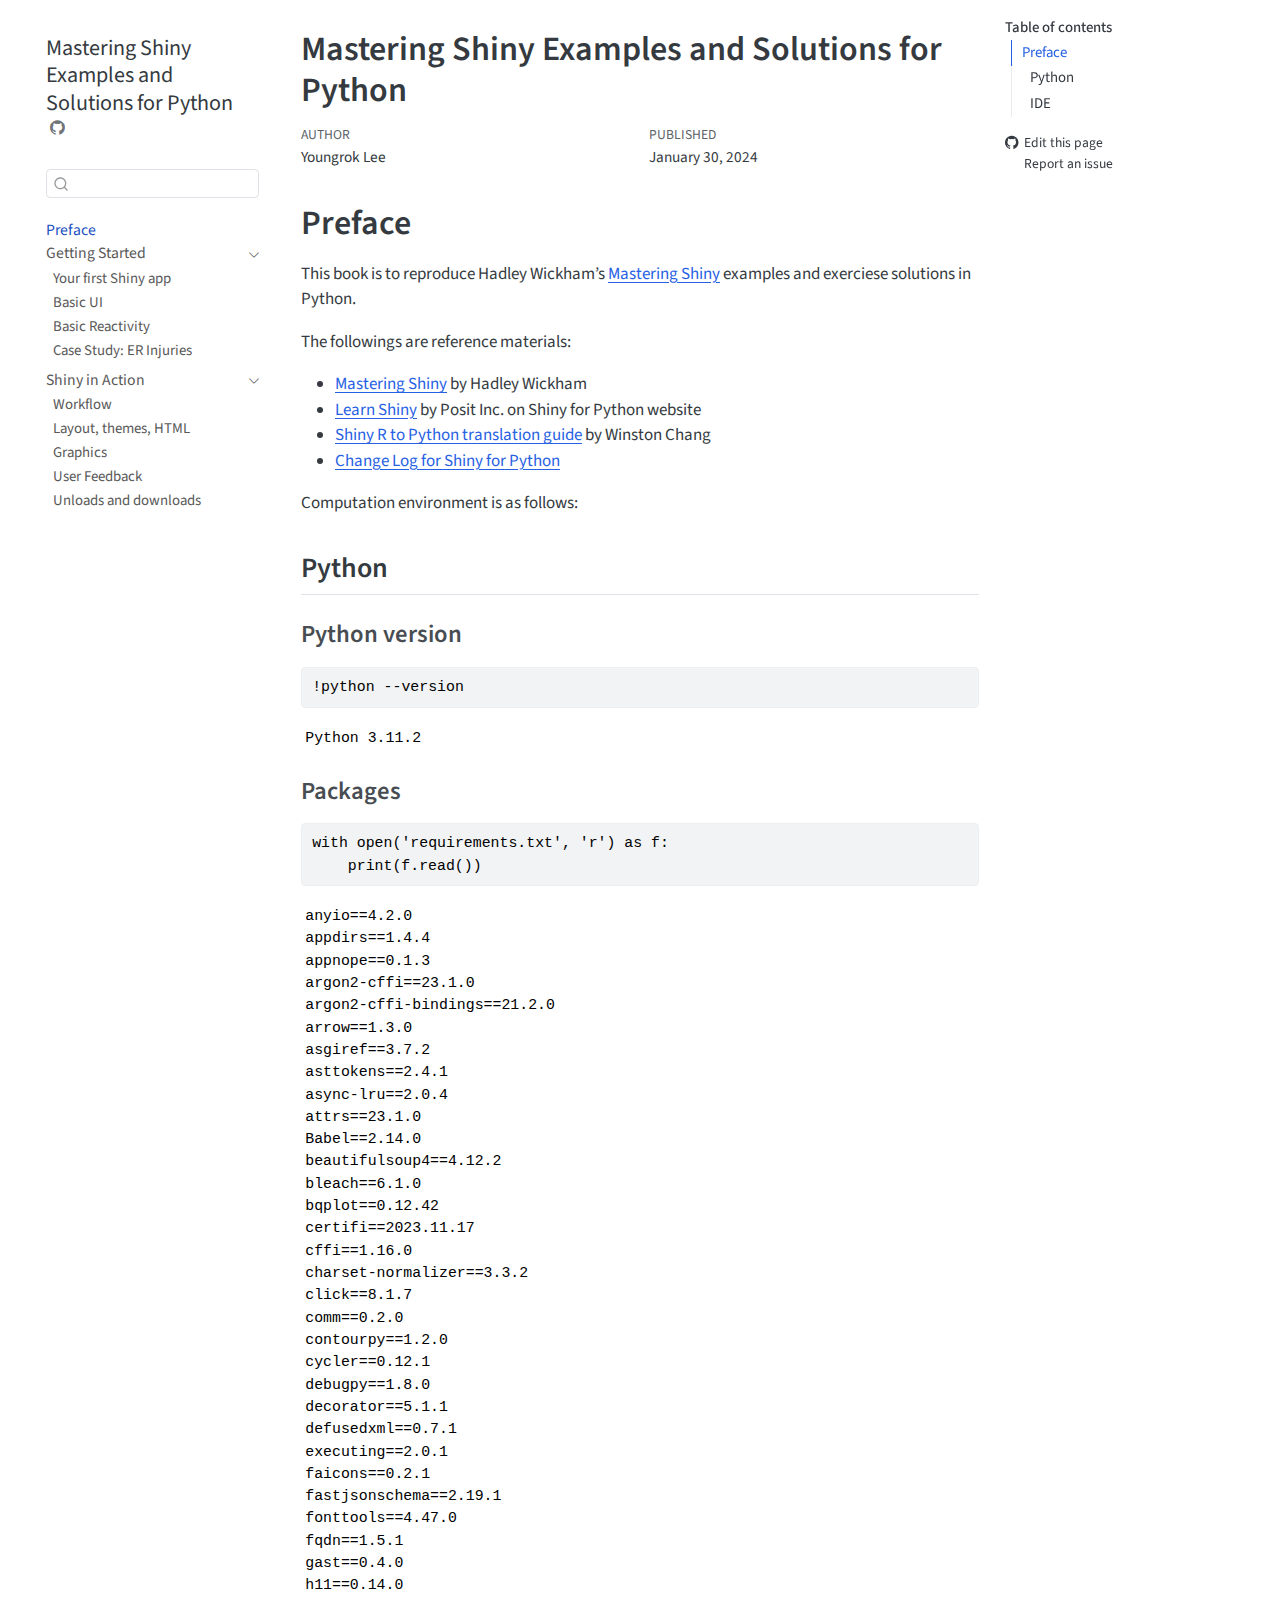
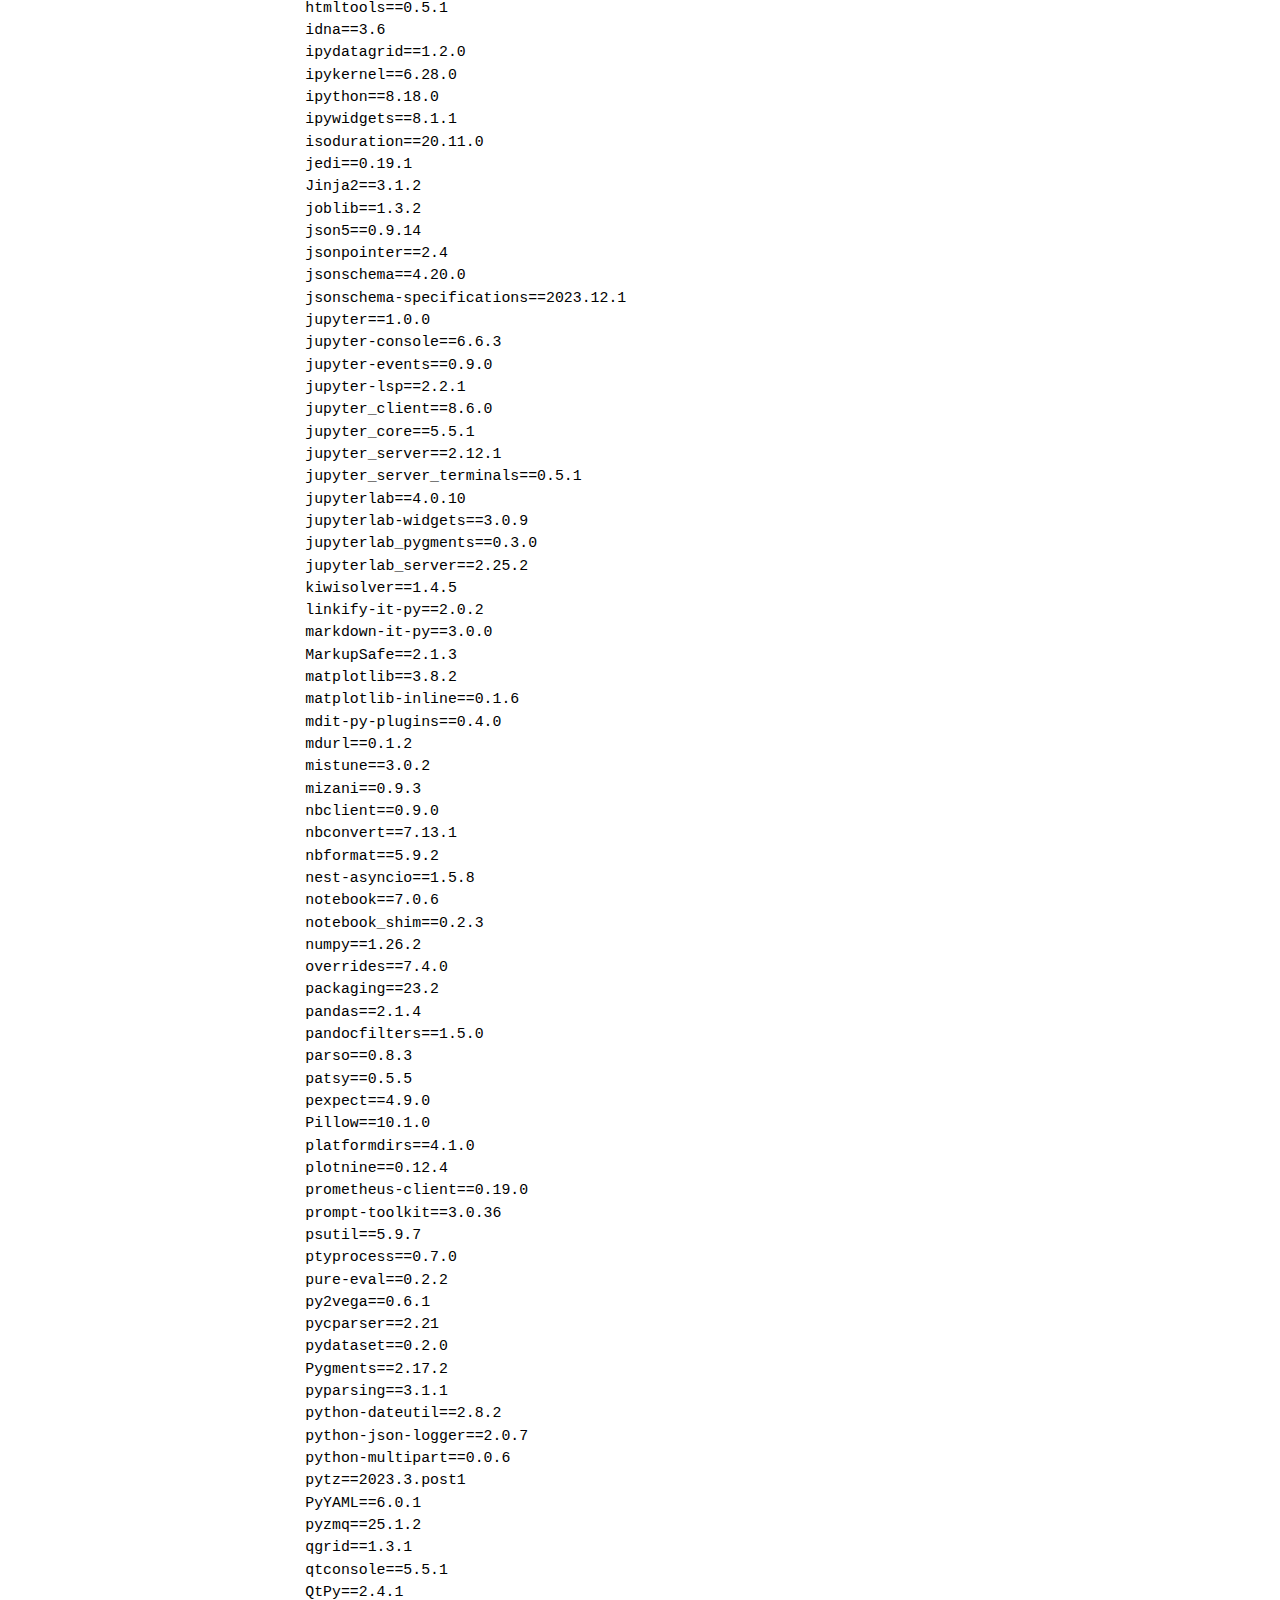
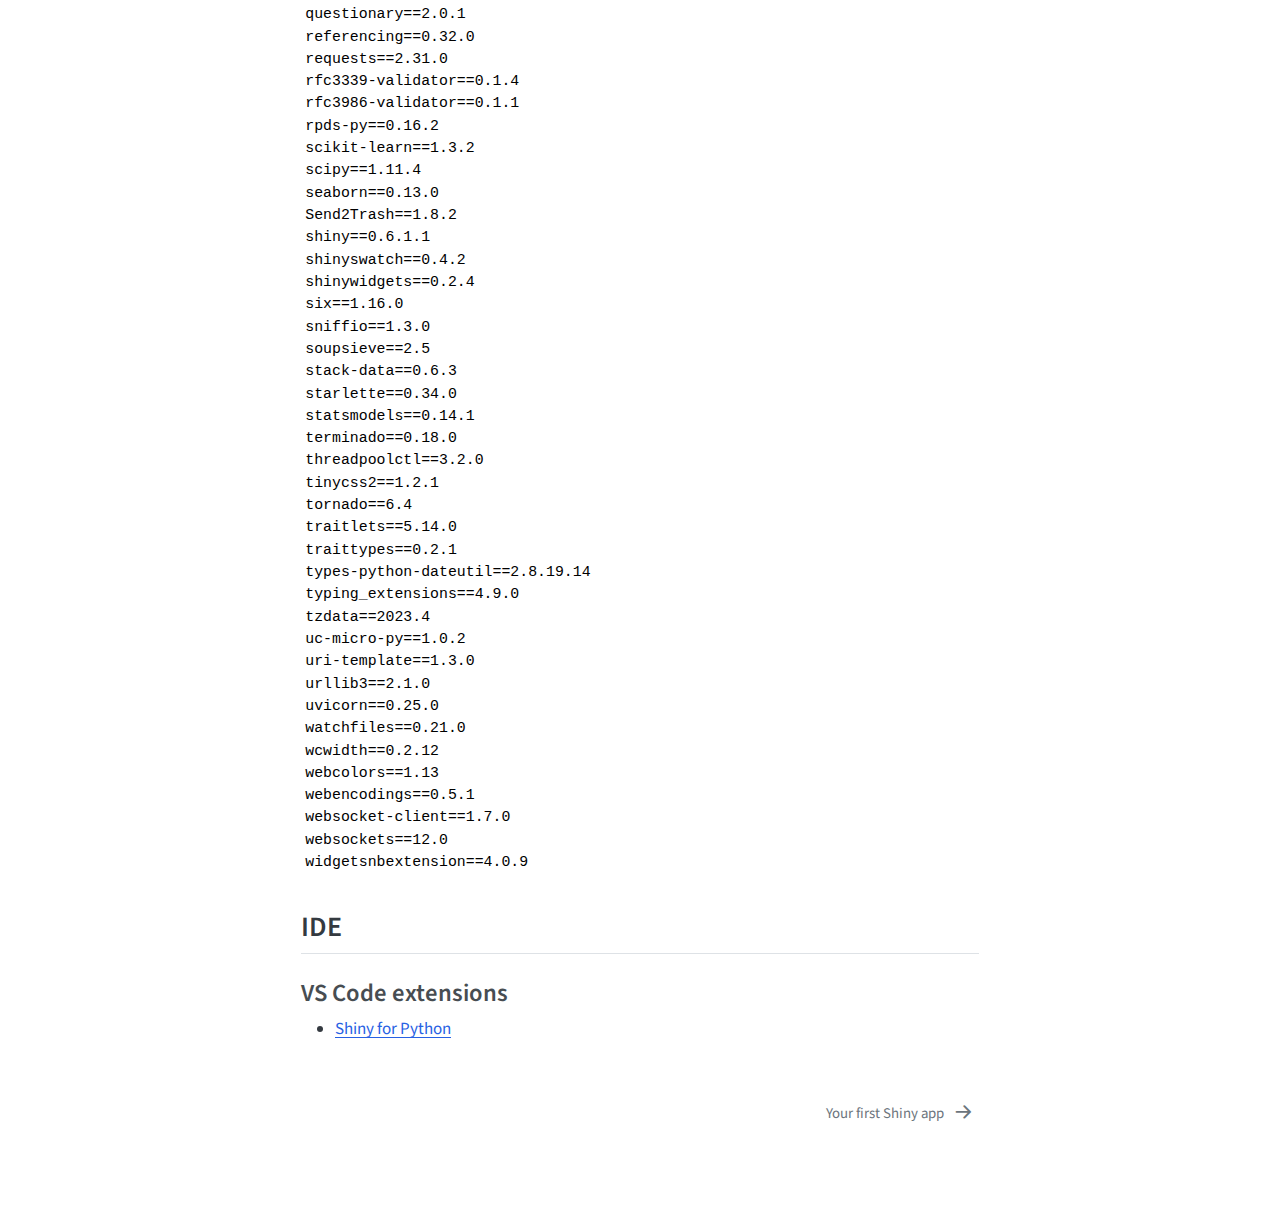
==== index.html @ 5cbb9068 "Built site for gh-pages" ====
<!DOCTYPE html>
<html xmlns="http://www.w3.org/1999/xhtml" lang="en" xml:lang="en"><head>

<meta charset="utf-8">
<meta name="generator" content="quarto-1.4.549">

<meta name="viewport" content="width=device-width, initial-scale=1.0, user-scalable=yes">

<meta name="author" content="Youngrok Lee">
<meta name="dcterms.date" content="2024-01-30">

<title>Mastering Shiny Examples and Solutions for Python</title>
<style>
code{white-space: pre-wrap;}
span.smallcaps{font-variant: small-caps;}
div.columns{display: flex; gap: min(4vw, 1.5em);}
div.column{flex: auto; overflow-x: auto;}
div.hanging-indent{margin-left: 1.5em; text-indent: -1.5em;}
ul.task-list{list-style: none;}
ul.task-list li input[type="checkbox"] {
  width: 0.8em;
  margin: 0 0.8em 0.2em -1em; /* quarto-specific, see https://github.com/quarto-dev/quarto-cli/issues/4556 */ 
  vertical-align: middle;
}
/* CSS for syntax highlighting */
pre > code.sourceCode { white-space: pre; position: relative; }
pre > code.sourceCode > span { line-height: 1.25; }
pre > code.sourceCode > span:empty { height: 1.2em; }
.sourceCode { overflow: visible; }
code.sourceCode > span { color: inherit; text-decoration: inherit; }
div.sourceCode { margin: 1em 0; }
pre.sourceCode { margin: 0; }
@media screen {
div.sourceCode { overflow: auto; }
}
@media print {
pre > code.sourceCode { white-space: pre-wrap; }
pre > code.sourceCode > span { text-indent: -5em; padding-left: 5em; }
}
pre.numberSource code
  { counter-reset: source-line 0; }
pre.numberSource code > span
  { position: relative; left: -4em; counter-increment: source-line; }
pre.numberSource code > span > a:first-child::before
  { content: counter(source-line);
    position: relative; left: -1em; text-align: right; vertical-align: baseline;
    border: none; display: inline-block;
    -webkit-touch-callout: none; -webkit-user-select: none;
    -khtml-user-select: none; -moz-user-select: none;
    -ms-user-select: none; user-select: none;
    padding: 0 4px; width: 4em;
  }
pre.numberSource { margin-left: 3em;  padding-left: 4px; }
div.sourceCode
  {   }
@media screen {
pre > code.sourceCode > span > a:first-child::before { text-decoration: underline; }
}
</style>


<script src="site_libs/quarto-nav/quarto-nav.js"></script>
<script src="site_libs/quarto-nav/headroom.min.js"></script>
<script src="site_libs/clipboard/clipboard.min.js"></script>
<script src="site_libs/quarto-search/autocomplete.umd.js"></script>
<script src="site_libs/quarto-search/fuse.min.js"></script>
<script src="site_libs/quarto-search/quarto-search.js"></script>
<meta name="quarto:offset" content="./">
<link href="./basic-app.html" rel="next">
<script src="site_libs/quarto-html/quarto.js"></script>
<script src="site_libs/quarto-html/popper.min.js"></script>
<script src="site_libs/quarto-html/tippy.umd.min.js"></script>
<script src="site_libs/quarto-html/anchor.min.js"></script>
<link href="site_libs/quarto-html/tippy.css" rel="stylesheet">
<link href="site_libs/quarto-html/quarto-syntax-highlighting.css" rel="stylesheet" id="quarto-text-highlighting-styles">
<script src="site_libs/bootstrap/bootstrap.min.js"></script>
<link href="site_libs/bootstrap/bootstrap-icons.css" rel="stylesheet">
<link href="site_libs/bootstrap/bootstrap.min.css" rel="stylesheet" id="quarto-bootstrap" data-mode="light">
<script id="quarto-search-options" type="application/json">{
  "location": "sidebar",
  "copy-button": false,
  "collapse-after": 3,
  "panel-placement": "start",
  "type": "textbox",
  "limit": 50,
  "keyboard-shortcut": [
    "f",
    "/",
    "s"
  ],
  "show-item-context": false,
  "language": {
    "search-no-results-text": "No results",
    "search-matching-documents-text": "matching documents",
    "search-copy-link-title": "Copy link to search",
    "search-hide-matches-text": "Hide additional matches",
    "search-more-match-text": "more match in this document",
    "search-more-matches-text": "more matches in this document",
    "search-clear-button-title": "Clear",
    "search-text-placeholder": "",
    "search-detached-cancel-button-title": "Cancel",
    "search-submit-button-title": "Submit",
    "search-label": "Search"
  }
}</script>


</head>

<body class="nav-sidebar floating">

<div id="quarto-search-results"></div>
  <header id="quarto-header" class="headroom fixed-top">
  <nav class="quarto-secondary-nav">
    <div class="container-fluid d-flex">
      <button type="button" class="quarto-btn-toggle btn" data-bs-toggle="collapse" data-bs-target=".quarto-sidebar-collapse-item" aria-controls="quarto-sidebar" aria-expanded="false" aria-label="Toggle sidebar navigation" onclick="if (window.quartoToggleHeadroom) { window.quartoToggleHeadroom(); }">
        <i class="bi bi-layout-text-sidebar-reverse"></i>
      </button>
        <nav class="quarto-page-breadcrumbs" aria-label="breadcrumb"><ol class="breadcrumb"><li class="breadcrumb-item"><a href="./index.html">Preface</a></li></ol></nav>
        <a class="flex-grow-1" role="button" data-bs-toggle="collapse" data-bs-target=".quarto-sidebar-collapse-item" aria-controls="quarto-sidebar" aria-expanded="false" aria-label="Toggle sidebar navigation" onclick="if (window.quartoToggleHeadroom) { window.quartoToggleHeadroom(); }">      
        </a>
      <button type="button" class="btn quarto-search-button" aria-label="" onclick="window.quartoOpenSearch();">
        <i class="bi bi-search"></i>
      </button>
    </div>
  </nav>
</header>
<!-- content -->
<div id="quarto-content" class="quarto-container page-columns page-rows-contents page-layout-article">
<!-- sidebar -->
  <nav id="quarto-sidebar" class="sidebar collapse collapse-horizontal quarto-sidebar-collapse-item sidebar-navigation floating overflow-auto">
    <div class="pt-lg-2 mt-2 text-left sidebar-header">
    <div class="sidebar-title mb-0 py-0">
      <a href="./">Mastering Shiny Examples and Solutions for Python</a> 
        <div class="sidebar-tools-main">
    <a href="https://github.com/youngroklee-ml/mastering-shiny-for-python" title="Source Code" class="quarto-navigation-tool px-1" aria-label="Source Code"><i class="bi bi-github"></i></a>
</div>
    </div>
      </div>
        <div class="mt-2 flex-shrink-0 align-items-center">
        <div class="sidebar-search">
        <div id="quarto-search" class="" title="Search"></div>
        </div>
        </div>
    <div class="sidebar-menu-container"> 
    <ul class="list-unstyled mt-1">
        <li class="sidebar-item">
  <div class="sidebar-item-container"> 
  <a href="./index.html" class="sidebar-item-text sidebar-link active">
 <span class="menu-text">Preface</span></a>
  </div>
</li>
        <li class="sidebar-item sidebar-item-section">
      <div class="sidebar-item-container"> 
            <a class="sidebar-item-text sidebar-link text-start" data-bs-toggle="collapse" data-bs-target="#quarto-sidebar-section-1" aria-expanded="true">
 <span class="menu-text">Getting Started</span></a>
          <a class="sidebar-item-toggle text-start" data-bs-toggle="collapse" data-bs-target="#quarto-sidebar-section-1" aria-expanded="true" aria-label="Toggle section">
            <i class="bi bi-chevron-right ms-2"></i>
          </a> 
      </div>
      <ul id="quarto-sidebar-section-1" class="collapse list-unstyled sidebar-section depth1 show">  
          <li class="sidebar-item">
  <div class="sidebar-item-container"> 
  <a href="./basic-app.html" class="sidebar-item-text sidebar-link"><span class="chapter-title">Your first Shiny app</span></a>
  </div>
</li>
          <li class="sidebar-item">
  <div class="sidebar-item-container"> 
  <a href="./basic-ui.html" class="sidebar-item-text sidebar-link"><span class="chapter-title">Basic UI</span></a>
  </div>
</li>
          <li class="sidebar-item">
  <div class="sidebar-item-container"> 
  <a href="./basic-reactivity.html" class="sidebar-item-text sidebar-link"><span class="chapter-title">Basic Reactivity</span></a>
  </div>
</li>
          <li class="sidebar-item">
  <div class="sidebar-item-container"> 
  <a href="./basic-case-study.html" class="sidebar-item-text sidebar-link"><span class="chapter-title">Case Study: ER Injuries</span></a>
  </div>
</li>
      </ul>
  </li>
        <li class="sidebar-item sidebar-item-section">
      <div class="sidebar-item-container"> 
            <a class="sidebar-item-text sidebar-link text-start" data-bs-toggle="collapse" data-bs-target="#quarto-sidebar-section-2" aria-expanded="true">
 <span class="menu-text">Shiny in Action</span></a>
          <a class="sidebar-item-toggle text-start" data-bs-toggle="collapse" data-bs-target="#quarto-sidebar-section-2" aria-expanded="true" aria-label="Toggle section">
            <i class="bi bi-chevron-right ms-2"></i>
          </a> 
      </div>
      <ul id="quarto-sidebar-section-2" class="collapse list-unstyled sidebar-section depth1 show">  
          <li class="sidebar-item">
  <div class="sidebar-item-container"> 
  <a href="./action-workflow.html" class="sidebar-item-text sidebar-link"><span class="chapter-title">Workflow</span></a>
  </div>
</li>
          <li class="sidebar-item">
  <div class="sidebar-item-container"> 
  <a href="./action-layout.html" class="sidebar-item-text sidebar-link"><span class="chapter-title">Layout, themes, HTML</span></a>
  </div>
</li>
          <li class="sidebar-item">
  <div class="sidebar-item-container"> 
  <a href="./action-graphics.html" class="sidebar-item-text sidebar-link"><span class="chapter-title">Graphics</span></a>
  </div>
</li>
          <li class="sidebar-item">
  <div class="sidebar-item-container"> 
  <a href="./action-feedback.html" class="sidebar-item-text sidebar-link"><span class="chapter-title">User Feedback</span></a>
  </div>
</li>
          <li class="sidebar-item">
  <div class="sidebar-item-container"> 
  <a href="./action-transfer.html" class="sidebar-item-text sidebar-link"><span class="chapter-title">Unloads and downloads</span></a>
  </div>
</li>
      </ul>
  </li>
    </ul>
    </div>
</nav>
<div id="quarto-sidebar-glass" class="quarto-sidebar-collapse-item" data-bs-toggle="collapse" data-bs-target=".quarto-sidebar-collapse-item"></div>
<!-- margin-sidebar -->
    <div id="quarto-margin-sidebar" class="sidebar margin-sidebar">
        <nav id="TOC" role="doc-toc" class="toc-active">
    <h2 id="toc-title">Table of contents</h2>
   
  <ul>
  <li><a href="#preface" id="toc-preface" class="nav-link active" data-scroll-target="#preface">Preface</a>
  <ul class="collapse">
  <li><a href="#python" id="toc-python" class="nav-link" data-scroll-target="#python">Python</a>
  <ul class="collapse">
  <li><a href="#python-version" id="toc-python-version" class="nav-link" data-scroll-target="#python-version">Python version</a></li>
  <li><a href="#packages" id="toc-packages" class="nav-link" data-scroll-target="#packages">Packages</a></li>
  </ul></li>
  <li><a href="#ide" id="toc-ide" class="nav-link" data-scroll-target="#ide">IDE</a>
  <ul class="collapse">
  <li><a href="#vs-code-extensions" id="toc-vs-code-extensions" class="nav-link" data-scroll-target="#vs-code-extensions">VS Code extensions</a></li>
  </ul></li>
  </ul></li>
  </ul>
<div class="toc-actions"><ul><li><a href="https://github.com/youngroklee-ml/mastering-shiny-for-python/edit/main/index.qmd" class="toc-action"><i class="bi bi-github"></i>Edit this page</a></li><li><a href="https://github.com/youngroklee-ml/mastering-shiny-for-python/issues/new" class="toc-action"><i class="bi empty"></i>Report an issue</a></li></ul></div></nav>
    </div>
<!-- main -->
<main class="content" id="quarto-document-content">

<header id="title-block-header" class="quarto-title-block default">
<div class="quarto-title">
<h1 class="title">Mastering Shiny Examples and Solutions for Python</h1>
</div>



<div class="quarto-title-meta">

    <div>
    <div class="quarto-title-meta-heading">Author</div>
    <div class="quarto-title-meta-contents">
             <p>Youngrok Lee </p>
          </div>
  </div>
    
    <div>
    <div class="quarto-title-meta-heading">Published</div>
    <div class="quarto-title-meta-contents">
      <p class="date">January 30, 2024</p>
    </div>
  </div>
  
    
  </div>
  


</header>


<section id="preface" class="level1 unnumbered">
<h1 class="unnumbered">Preface</h1>
<p>This book is to reproduce Hadley Wickham’s <a href="https://mastering-shiny.org">Mastering Shiny</a> examples and exerciese solutions in Python.</p>
<p>The followings are reference materials:</p>
<ul>
<li><a href="https://mastering-shiny.org">Mastering Shiny</a> by Hadley Wickham</li>
<li><a href="https://shiny.posit.co/py/docs/overview.html">Learn Shiny</a> by Posit Inc.&nbsp;on Shiny for Python website</li>
<li><a href="https://gist.github.com/wch/616934a6fe57636434154c112ac8a718">Shiny R to Python translation guide</a> by Winston Chang</li>
<li><a href="https://github.com/posit-dev/py-shiny/blob/main/CHANGELOG.md">Change Log for Shiny for Python</a></li>
</ul>
<p>Computation environment is as follows:</p>
<section id="python" class="level2">
<h2 class="anchored" data-anchor-id="python">Python</h2>
<section id="python-version" class="level3">
<h3 class="anchored" data-anchor-id="python-version">Python version</h3>
<div class="cell" data-execution_count="1">
<div class="sourceCode cell-code" id="cb1"><pre class="sourceCode python code-with-copy"><code class="sourceCode python"><span id="cb1-1"><a href="#cb1-1" aria-hidden="true" tabindex="-1"></a><span class="op">!</span>python <span class="op">--</span>version</span></code><button title="Copy to Clipboard" class="code-copy-button"><i class="bi"></i></button></pre></div>
<div class="cell-output cell-output-stdout">
<pre><code>Python 3.11.2</code></pre>
</div>
</div>
</section>
<section id="packages" class="level3">
<h3 class="anchored" data-anchor-id="packages">Packages</h3>
<div class="cell" data-execution_count="2">
<div class="sourceCode cell-code" id="cb3"><pre class="sourceCode python code-with-copy"><code class="sourceCode python"><span id="cb3-1"><a href="#cb3-1" aria-hidden="true" tabindex="-1"></a><span class="cf">with</span> <span class="bu">open</span>(<span class="st">'requirements.txt'</span>, <span class="st">'r'</span>) <span class="im">as</span> f:</span>
<span id="cb3-2"><a href="#cb3-2" aria-hidden="true" tabindex="-1"></a>    <span class="bu">print</span>(f.read())</span></code><button title="Copy to Clipboard" class="code-copy-button"><i class="bi"></i></button></pre></div>
<div class="cell-output cell-output-stdout">
<pre><code>anyio==4.2.0
appdirs==1.4.4
appnope==0.1.3
argon2-cffi==23.1.0
argon2-cffi-bindings==21.2.0
arrow==1.3.0
asgiref==3.7.2
asttokens==2.4.1
async-lru==2.0.4
attrs==23.1.0
Babel==2.14.0
beautifulsoup4==4.12.2
bleach==6.1.0
bqplot==0.12.42
certifi==2023.11.17
cffi==1.16.0
charset-normalizer==3.3.2
click==8.1.7
comm==0.2.0
contourpy==1.2.0
cycler==0.12.1
debugpy==1.8.0
decorator==5.1.1
defusedxml==0.7.1
executing==2.0.1
faicons==0.2.1
fastjsonschema==2.19.1
fonttools==4.47.0
fqdn==1.5.1
gast==0.4.0
h11==0.14.0
htmltools==0.5.1
idna==3.6
ipydatagrid==1.2.0
ipykernel==6.28.0
ipython==8.18.0
ipywidgets==8.1.1
isoduration==20.11.0
jedi==0.19.1
Jinja2==3.1.2
joblib==1.3.2
json5==0.9.14
jsonpointer==2.4
jsonschema==4.20.0
jsonschema-specifications==2023.12.1
jupyter==1.0.0
jupyter-console==6.6.3
jupyter-events==0.9.0
jupyter-lsp==2.2.1
jupyter_client==8.6.0
jupyter_core==5.5.1
jupyter_server==2.12.1
jupyter_server_terminals==0.5.1
jupyterlab==4.0.10
jupyterlab-widgets==3.0.9
jupyterlab_pygments==0.3.0
jupyterlab_server==2.25.2
kiwisolver==1.4.5
linkify-it-py==2.0.2
markdown-it-py==3.0.0
MarkupSafe==2.1.3
matplotlib==3.8.2
matplotlib-inline==0.1.6
mdit-py-plugins==0.4.0
mdurl==0.1.2
mistune==3.0.2
mizani==0.9.3
nbclient==0.9.0
nbconvert==7.13.1
nbformat==5.9.2
nest-asyncio==1.5.8
notebook==7.0.6
notebook_shim==0.2.3
numpy==1.26.2
overrides==7.4.0
packaging==23.2
pandas==2.1.4
pandocfilters==1.5.0
parso==0.8.3
patsy==0.5.5
pexpect==4.9.0
Pillow==10.1.0
platformdirs==4.1.0
plotnine==0.12.4
prometheus-client==0.19.0
prompt-toolkit==3.0.36
psutil==5.9.7
ptyprocess==0.7.0
pure-eval==0.2.2
py2vega==0.6.1
pycparser==2.21
pydataset==0.2.0
Pygments==2.17.2
pyparsing==3.1.1
python-dateutil==2.8.2
python-json-logger==2.0.7
python-multipart==0.0.6
pytz==2023.3.post1
PyYAML==6.0.1
pyzmq==25.1.2
qgrid==1.3.1
qtconsole==5.5.1
QtPy==2.4.1
questionary==2.0.1
referencing==0.32.0
requests==2.31.0
rfc3339-validator==0.1.4
rfc3986-validator==0.1.1
rpds-py==0.16.2
scikit-learn==1.3.2
scipy==1.11.4
seaborn==0.13.0
Send2Trash==1.8.2
shiny==0.6.1.1
shinyswatch==0.4.2
shinywidgets==0.2.4
six==1.16.0
sniffio==1.3.0
soupsieve==2.5
stack-data==0.6.3
starlette==0.34.0
statsmodels==0.14.1
terminado==0.18.0
threadpoolctl==3.2.0
tinycss2==1.2.1
tornado==6.4
traitlets==5.14.0
traittypes==0.2.1
types-python-dateutil==2.8.19.14
typing_extensions==4.9.0
tzdata==2023.4
uc-micro-py==1.0.2
uri-template==1.3.0
urllib3==2.1.0
uvicorn==0.25.0
watchfiles==0.21.0
wcwidth==0.2.12
webcolors==1.13
webencodings==0.5.1
websocket-client==1.7.0
websockets==12.0
widgetsnbextension==4.0.9
</code></pre>
</div>
</div>
</section>
</section>
<section id="ide" class="level2">
<h2 class="anchored" data-anchor-id="ide">IDE</h2>
<section id="vs-code-extensions" class="level3">
<h3 class="anchored" data-anchor-id="vs-code-extensions">VS Code extensions</h3>
<ul>
<li><a href="https://marketplace.visualstudio.com/items?itemName=posit.shiny-python">Shiny for Python</a></li>
</ul>


</section>
</section>
</section>

</main> <!-- /main -->
<script id="quarto-html-after-body" type="application/javascript">
window.document.addEventListener("DOMContentLoaded", function (event) {
  const toggleBodyColorMode = (bsSheetEl) => {
    const mode = bsSheetEl.getAttribute("data-mode");
    const bodyEl = window.document.querySelector("body");
    if (mode === "dark") {
      bodyEl.classList.add("quarto-dark");
      bodyEl.classList.remove("quarto-light");
    } else {
      bodyEl.classList.add("quarto-light");
      bodyEl.classList.remove("quarto-dark");
    }
  }
  const toggleBodyColorPrimary = () => {
    const bsSheetEl = window.document.querySelector("link#quarto-bootstrap");
    if (bsSheetEl) {
      toggleBodyColorMode(bsSheetEl);
    }
  }
  toggleBodyColorPrimary();  
  const icon = "";
  const anchorJS = new window.AnchorJS();
  anchorJS.options = {
    placement: 'right',
    icon: icon
  };
  anchorJS.add('.anchored');
  const isCodeAnnotation = (el) => {
    for (const clz of el.classList) {
      if (clz.startsWith('code-annotation-')) {                     
        return true;
      }
    }
    return false;
  }
  const clipboard = new window.ClipboardJS('.code-copy-button', {
    text: function(trigger) {
      const codeEl = trigger.previousElementSibling.cloneNode(true);
      for (const childEl of codeEl.children) {
        if (isCodeAnnotation(childEl)) {
          childEl.remove();
        }
      }
      return codeEl.innerText;
    }
  });
  clipboard.on('success', function(e) {
    // button target
    const button = e.trigger;
    // don't keep focus
    button.blur();
    // flash "checked"
    button.classList.add('code-copy-button-checked');
    var currentTitle = button.getAttribute("title");
    button.setAttribute("title", "Copied!");
    let tooltip;
    if (window.bootstrap) {
      button.setAttribute("data-bs-toggle", "tooltip");
      button.setAttribute("data-bs-placement", "left");
      button.setAttribute("data-bs-title", "Copied!");
      tooltip = new bootstrap.Tooltip(button, 
        { trigger: "manual", 
          customClass: "code-copy-button-tooltip",
          offset: [0, -8]});
      tooltip.show();    
    }
    setTimeout(function() {
      if (tooltip) {
        tooltip.hide();
        button.removeAttribute("data-bs-title");
        button.removeAttribute("data-bs-toggle");
        button.removeAttribute("data-bs-placement");
      }
      button.setAttribute("title", currentTitle);
      button.classList.remove('code-copy-button-checked');
    }, 1000);
    // clear code selection
    e.clearSelection();
  });
  function tippyHover(el, contentFn, onTriggerFn, onUntriggerFn) {
    const config = {
      allowHTML: true,
      maxWidth: 500,
      delay: 100,
      arrow: false,
      appendTo: function(el) {
          return el.parentElement;
      },
      interactive: true,
      interactiveBorder: 10,
      theme: 'quarto',
      placement: 'bottom-start',
    };
    if (contentFn) {
      config.content = contentFn;
    }
    if (onTriggerFn) {
      config.onTrigger = onTriggerFn;
    }
    if (onUntriggerFn) {
      config.onUntrigger = onUntriggerFn;
    }
    window.tippy(el, config); 
  }
  const noterefs = window.document.querySelectorAll('a[role="doc-noteref"]');
  for (var i=0; i<noterefs.length; i++) {
    const ref = noterefs[i];
    tippyHover(ref, function() {
      // use id or data attribute instead here
      let href = ref.getAttribute('data-footnote-href') || ref.getAttribute('href');
      try { href = new URL(href).hash; } catch {}
      const id = href.replace(/^#\/?/, "");
      const note = window.document.getElementById(id);
      return note.innerHTML;
    });
  }
  const xrefs = window.document.querySelectorAll('a.quarto-xref');
  const processXRef = (id, note) => {
    // Strip column container classes
    const stripColumnClz = (el) => {
      el.classList.remove("page-full", "page-columns");
      if (el.children) {
        for (const child of el.children) {
          stripColumnClz(child);
        }
      }
    }
    stripColumnClz(note)
    if (id === null || id.startsWith('sec-')) {
      // Special case sections, only their first couple elements
      const container = document.createElement("div");
      if (note.children && note.children.length > 2) {
        container.appendChild(note.children[0].cloneNode(true));
        for (let i = 1; i < note.children.length; i++) {
          const child = note.children[i];
          if (child.tagName === "P" && child.innerText === "") {
            continue;
          } else {
            container.appendChild(child.cloneNode(true));
            break;
          }
        }
        if (window.Quarto?.typesetMath) {
          window.Quarto.typesetMath(container);
        }
        return container.innerHTML
      } else {
        if (window.Quarto?.typesetMath) {
          window.Quarto.typesetMath(note);
        }
        return note.innerHTML;
      }
    } else {
      // Remove any anchor links if they are present
      const anchorLink = note.querySelector('a.anchorjs-link');
      if (anchorLink) {
        anchorLink.remove();
      }
      if (window.Quarto?.typesetMath) {
        window.Quarto.typesetMath(note);
      }
      // TODO in 1.5, we should make sure this works without a callout special case
      if (note.classList.contains("callout")) {
        return note.outerHTML;
      } else {
        return note.innerHTML;
      }
    }
  }
  for (var i=0; i<xrefs.length; i++) {
    const xref = xrefs[i];
    tippyHover(xref, undefined, function(instance) {
      instance.disable();
      let url = xref.getAttribute('href');
      let hash = undefined; 
      if (url.startsWith('#')) {
        hash = url;
      } else {
        try { hash = new URL(url).hash; } catch {}
      }
      if (hash) {
        const id = hash.replace(/^#\/?/, "");
        const note = window.document.getElementById(id);
        if (note !== null) {
          try {
            const html = processXRef(id, note.cloneNode(true));
            instance.setContent(html);
          } finally {
            instance.enable();
            instance.show();
          }
        } else {
          // See if we can fetch this
          fetch(url.split('#')[0])
          .then(res => res.text())
          .then(html => {
            const parser = new DOMParser();
            const htmlDoc = parser.parseFromString(html, "text/html");
            const note = htmlDoc.getElementById(id);
            if (note !== null) {
              const html = processXRef(id, note);
              instance.setContent(html);
            } 
          }).finally(() => {
            instance.enable();
            instance.show();
          });
        }
      } else {
        // See if we can fetch a full url (with no hash to target)
        // This is a special case and we should probably do some content thinning / targeting
        fetch(url)
        .then(res => res.text())
        .then(html => {
          const parser = new DOMParser();
          const htmlDoc = parser.parseFromString(html, "text/html");
          const note = htmlDoc.querySelector('main.content');
          if (note !== null) {
            // This should only happen for chapter cross references
            // (since there is no id in the URL)
            // remove the first header
            if (note.children.length > 0 && note.children[0].tagName === "HEADER") {
              note.children[0].remove();
            }
            const html = processXRef(null, note);
            instance.setContent(html);
          } 
        }).finally(() => {
          instance.enable();
          instance.show();
        });
      }
    }, function(instance) {
    });
  }
      let selectedAnnoteEl;
      const selectorForAnnotation = ( cell, annotation) => {
        let cellAttr = 'data-code-cell="' + cell + '"';
        let lineAttr = 'data-code-annotation="' +  annotation + '"';
        const selector = 'span[' + cellAttr + '][' + lineAttr + ']';
        return selector;
      }
      const selectCodeLines = (annoteEl) => {
        const doc = window.document;
        const targetCell = annoteEl.getAttribute("data-target-cell");
        const targetAnnotation = annoteEl.getAttribute("data-target-annotation");
        const annoteSpan = window.document.querySelector(selectorForAnnotation(targetCell, targetAnnotation));
        const lines = annoteSpan.getAttribute("data-code-lines").split(",");
        const lineIds = lines.map((line) => {
          return targetCell + "-" + line;
        })
        let top = null;
        let height = null;
        let parent = null;
        if (lineIds.length > 0) {
            //compute the position of the single el (top and bottom and make a div)
            const el = window.document.getElementById(lineIds[0]);
            top = el.offsetTop;
            height = el.offsetHeight;
            parent = el.parentElement.parentElement;
          if (lineIds.length > 1) {
            const lastEl = window.document.getElementById(lineIds[lineIds.length - 1]);
            const bottom = lastEl.offsetTop + lastEl.offsetHeight;
            height = bottom - top;
          }
          if (top !== null && height !== null && parent !== null) {
            // cook up a div (if necessary) and position it 
            let div = window.document.getElementById("code-annotation-line-highlight");
            if (div === null) {
              div = window.document.createElement("div");
              div.setAttribute("id", "code-annotation-line-highlight");
              div.style.position = 'absolute';
              parent.appendChild(div);
            }
            div.style.top = top - 2 + "px";
            div.style.height = height + 4 + "px";
            div.style.left = 0;
            let gutterDiv = window.document.getElementById("code-annotation-line-highlight-gutter");
            if (gutterDiv === null) {
              gutterDiv = window.document.createElement("div");
              gutterDiv.setAttribute("id", "code-annotation-line-highlight-gutter");
              gutterDiv.style.position = 'absolute';
              const codeCell = window.document.getElementById(targetCell);
              const gutter = codeCell.querySelector('.code-annotation-gutter');
              gutter.appendChild(gutterDiv);
            }
            gutterDiv.style.top = top - 2 + "px";
            gutterDiv.style.height = height + 4 + "px";
          }
          selectedAnnoteEl = annoteEl;
        }
      };
      const unselectCodeLines = () => {
        const elementsIds = ["code-annotation-line-highlight", "code-annotation-line-highlight-gutter"];
        elementsIds.forEach((elId) => {
          const div = window.document.getElementById(elId);
          if (div) {
            div.remove();
          }
        });
        selectedAnnoteEl = undefined;
      };
        // Handle positioning of the toggle
    window.addEventListener(
      "resize",
      throttle(() => {
        elRect = undefined;
        if (selectedAnnoteEl) {
          selectCodeLines(selectedAnnoteEl);
        }
      }, 10)
    );
    function throttle(fn, ms) {
    let throttle = false;
    let timer;
      return (...args) => {
        if(!throttle) { // first call gets through
            fn.apply(this, args);
            throttle = true;
        } else { // all the others get throttled
            if(timer) clearTimeout(timer); // cancel #2
            timer = setTimeout(() => {
              fn.apply(this, args);
              timer = throttle = false;
            }, ms);
        }
      };
    }
      // Attach click handler to the DT
      const annoteDls = window.document.querySelectorAll('dt[data-target-cell]');
      for (const annoteDlNode of annoteDls) {
        annoteDlNode.addEventListener('click', (event) => {
          const clickedEl = event.target;
          if (clickedEl !== selectedAnnoteEl) {
            unselectCodeLines();
            const activeEl = window.document.querySelector('dt[data-target-cell].code-annotation-active');
            if (activeEl) {
              activeEl.classList.remove('code-annotation-active');
            }
            selectCodeLines(clickedEl);
            clickedEl.classList.add('code-annotation-active');
          } else {
            // Unselect the line
            unselectCodeLines();
            clickedEl.classList.remove('code-annotation-active');
          }
        });
      }
  const findCites = (el) => {
    const parentEl = el.parentElement;
    if (parentEl) {
      const cites = parentEl.dataset.cites;
      if (cites) {
        return {
          el,
          cites: cites.split(' ')
        };
      } else {
        return findCites(el.parentElement)
      }
    } else {
      return undefined;
    }
  };
  var bibliorefs = window.document.querySelectorAll('a[role="doc-biblioref"]');
  for (var i=0; i<bibliorefs.length; i++) {
    const ref = bibliorefs[i];
    const citeInfo = findCites(ref);
    if (citeInfo) {
      tippyHover(citeInfo.el, function() {
        var popup = window.document.createElement('div');
        citeInfo.cites.forEach(function(cite) {
          var citeDiv = window.document.createElement('div');
          citeDiv.classList.add('hanging-indent');
          citeDiv.classList.add('csl-entry');
          var biblioDiv = window.document.getElementById('ref-' + cite);
          if (biblioDiv) {
            citeDiv.innerHTML = biblioDiv.innerHTML;
          }
          popup.appendChild(citeDiv);
        });
        return popup.innerHTML;
      });
    }
  }
});
</script>
<nav class="page-navigation">
  <div class="nav-page nav-page-previous">
  </div>
  <div class="nav-page nav-page-next">
      <a href="./basic-app.html" class="pagination-link" aria-label="<span class='chapter-number'>1</span>&nbsp; <span class='chapter-title'>Your first Shiny app</span>">
        <span class="nav-page-text"><span class="chapter-title">Your first Shiny app</span></span> <i class="bi bi-arrow-right-short"></i>
      </a>
  </div>
</nav>
</div> <!-- /content -->




<footer class="footer"><div class="nav-footer"><div class="nav-footer-center"><div class="toc-actions d-sm-block d-md-none"><ul><li><a href="https://github.com/youngroklee-ml/mastering-shiny-for-python/edit/main/index.qmd" class="toc-action"><i class="bi bi-github"></i>Edit this page</a></li><li><a href="https://github.com/youngroklee-ml/mastering-shiny-for-python/issues/new" class="toc-action"><i class="bi empty"></i>Report an issue</a></li></ul></div></div></div></footer></body></html>
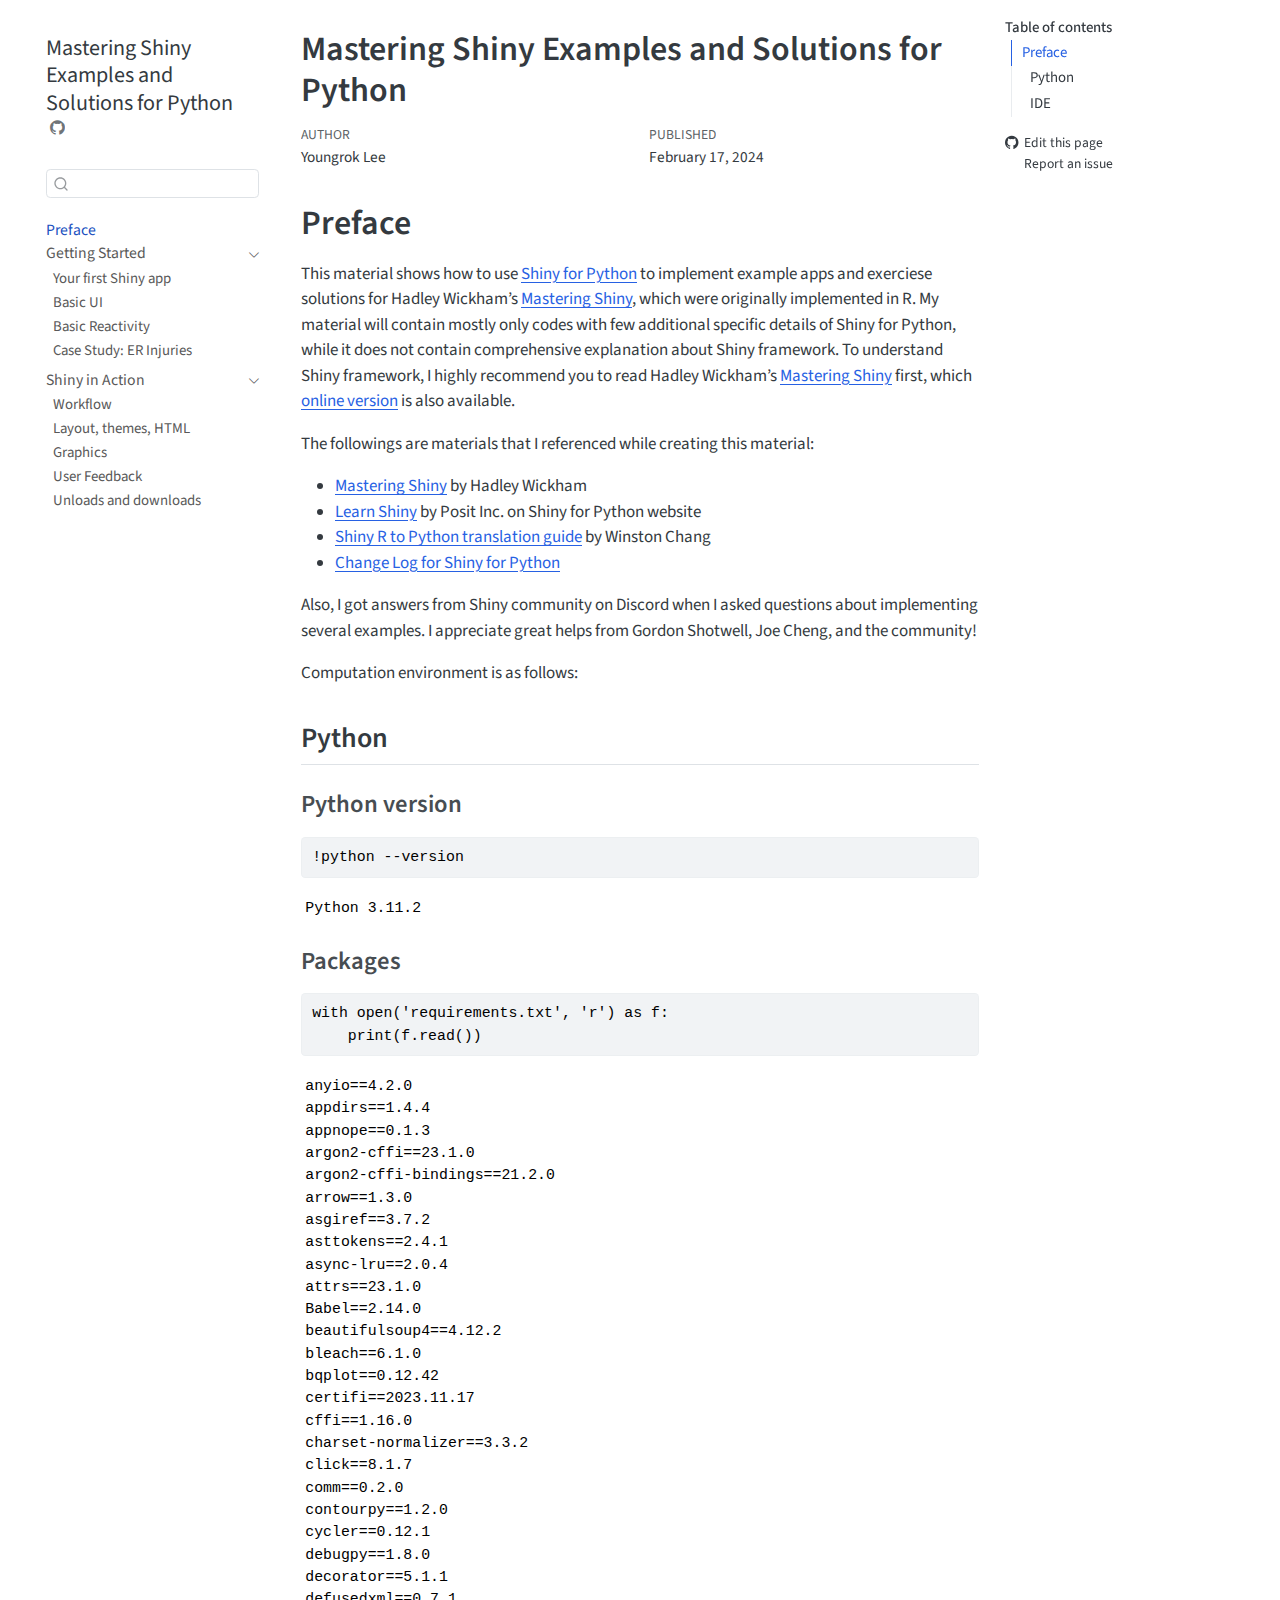
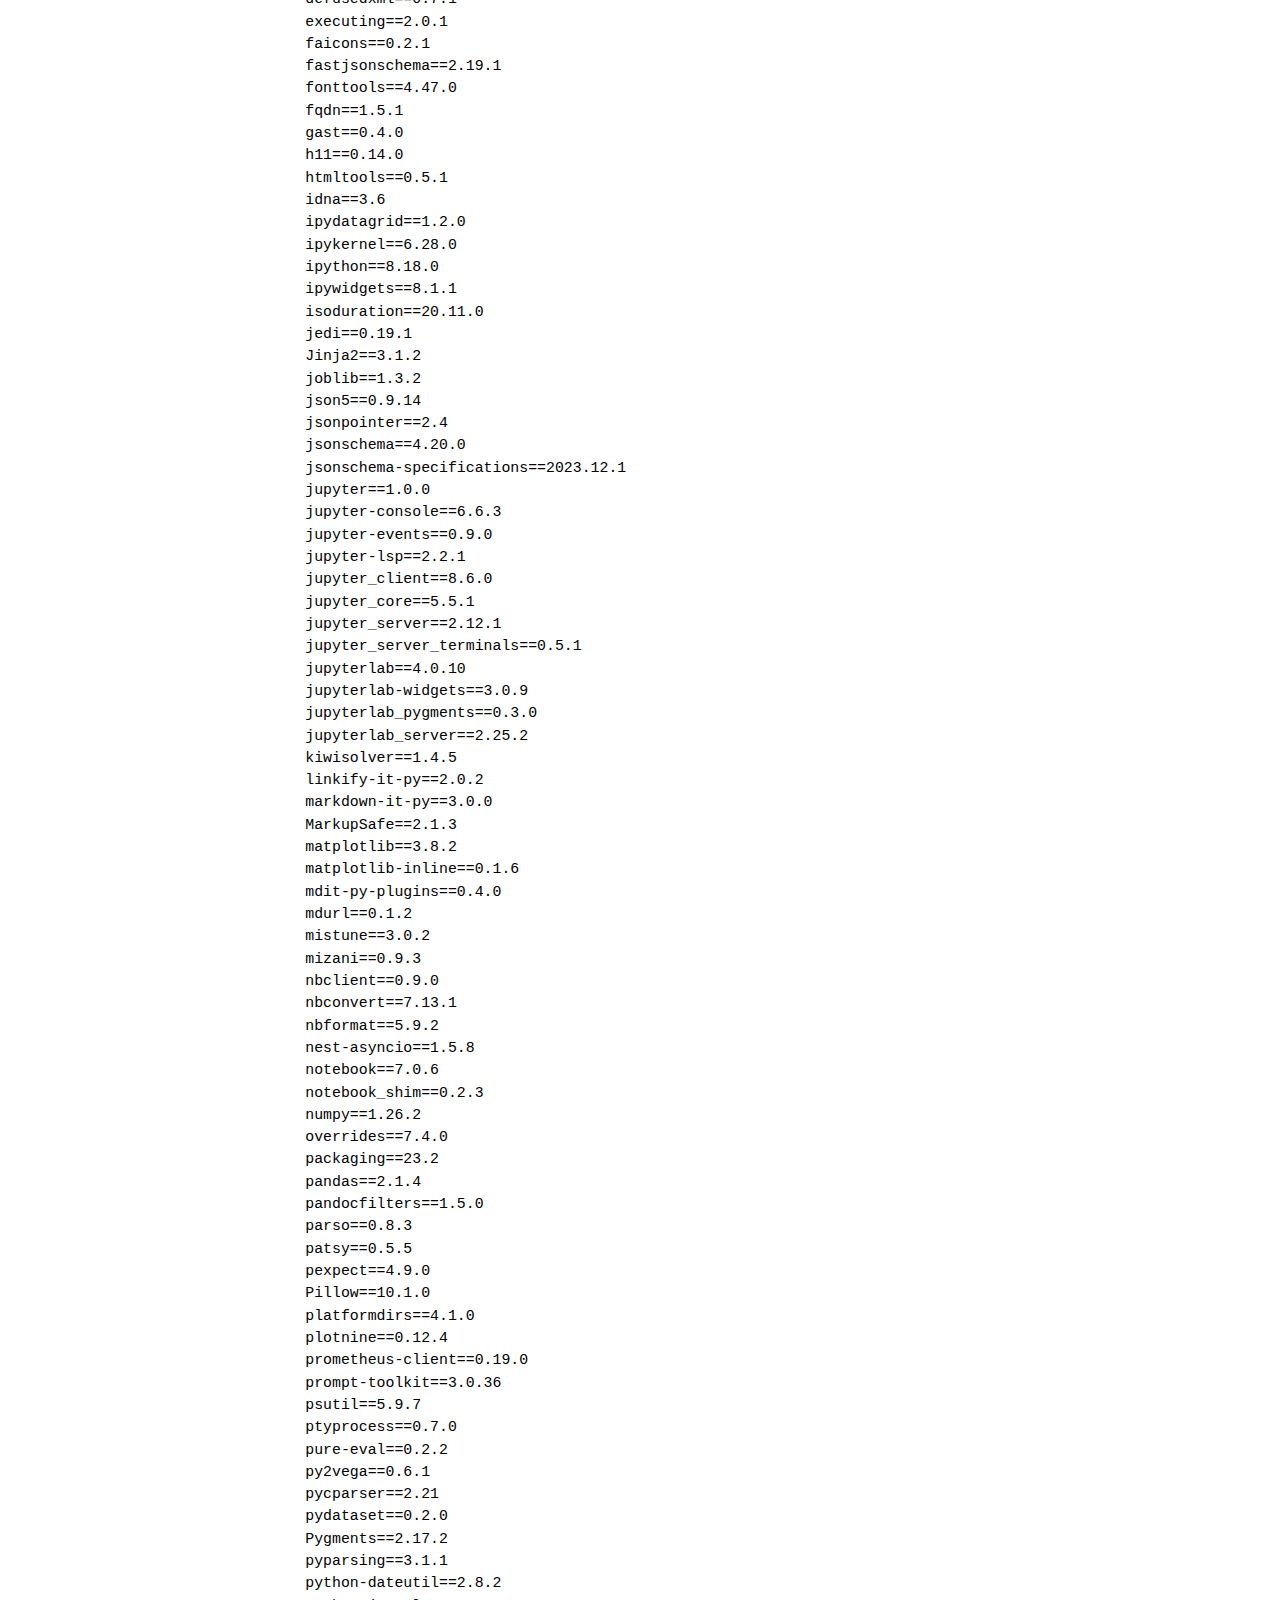
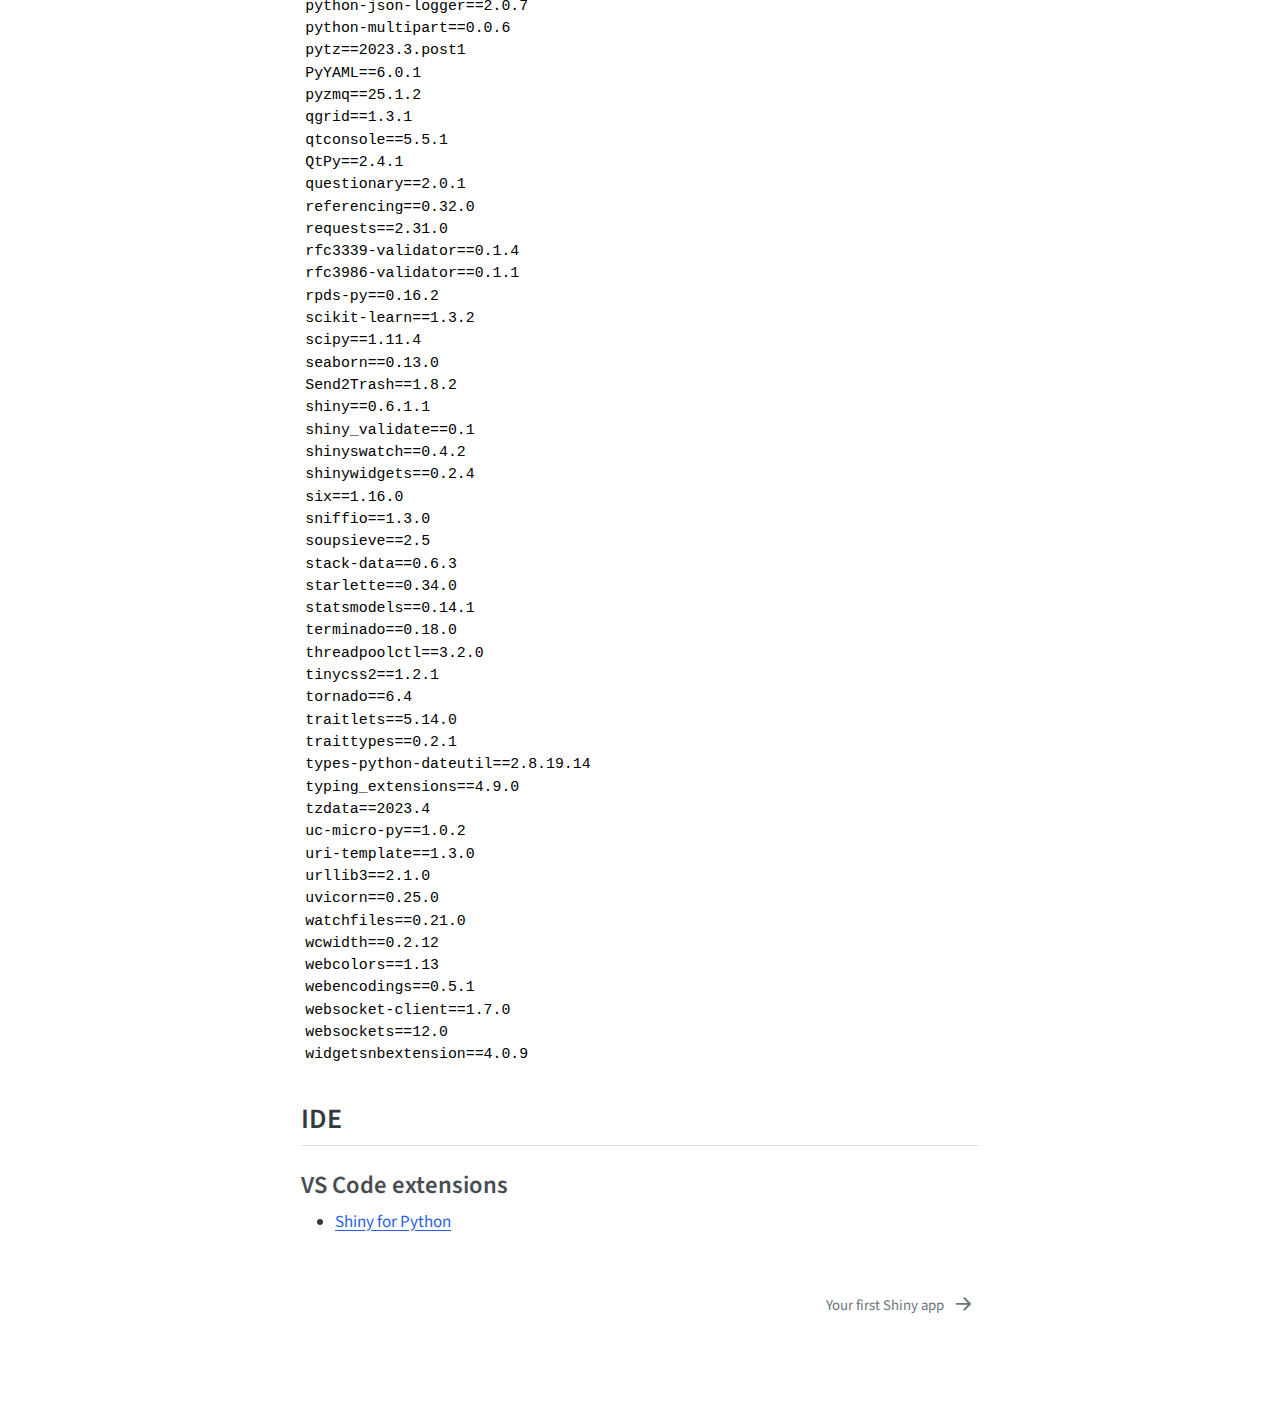
==== commit 876b1fb2: "Built site for gh-pages" ====
--- a/index.html
+++ b/index.html
@@ -2,12 +2,12 @@
 <html xmlns="http://www.w3.org/1999/xhtml" lang="en" xml:lang="en"><head>
 
 <meta charset="utf-8">
-<meta name="generator" content="quarto-1.4.549">
+<meta name="generator" content="quarto-1.4.550">
 
 <meta name="viewport" content="width=device-width, initial-scale=1.0, user-scalable=yes">
 
 <meta name="author" content="Youngrok Lee">
-<meta name="dcterms.date" content="2024-01-30">
+<meta name="dcterms.date" content="2024-02-17">
 
 <title>Mastering Shiny Examples and Solutions for Python</title>
 <style>
@@ -264,7 +264,7 @@
     <div>
     <div class="quarto-title-meta-heading">Published</div>
     <div class="quarto-title-meta-contents">
-      <p class="date">January 30, 2024</p>
+      <p class="date">February 17, 2024</p>
     </div>
   </div>
   
@@ -278,14 +278,15 @@
 
 <section id="preface" class="level1 unnumbered">
 <h1 class="unnumbered">Preface</h1>
-<p>This book is to reproduce Hadley Wickham’s <a href="https://mastering-shiny.org">Mastering Shiny</a> examples and exerciese solutions in Python.</p>
-<p>The followings are reference materials:</p>
+<p>This material shows how to use <a href="https://shiny.posit.co/py/">Shiny for Python</a> to implement example apps and exerciese solutions for Hadley Wickham’s <a href="https://www.oreilly.com/library/view/mastering-shiny/9781492047377/">Mastering Shiny</a>, which were originally implemented in R. My material will contain mostly only codes with few additional specific details of Shiny for Python, while it does not contain comprehensive explanation about Shiny framework. To understand Shiny framework, I highly recommend you to read Hadley Wickham’s <a href="https://www.oreilly.com/library/view/mastering-shiny/9781492047377/">Mastering Shiny</a> first, which <a href="https://mastering-shiny.org">online version</a> is also available.</p>
+<p>The followings are materials that I referenced while creating this material:</p>
 <ul>
 <li><a href="https://mastering-shiny.org">Mastering Shiny</a> by Hadley Wickham</li>
 <li><a href="https://shiny.posit.co/py/docs/overview.html">Learn Shiny</a> by Posit Inc.&nbsp;on Shiny for Python website</li>
 <li><a href="https://gist.github.com/wch/616934a6fe57636434154c112ac8a718">Shiny R to Python translation guide</a> by Winston Chang</li>
 <li><a href="https://github.com/posit-dev/py-shiny/blob/main/CHANGELOG.md">Change Log for Shiny for Python</a></li>
 </ul>
+<p>Also, I got answers from Shiny community on Discord when I asked questions about implementing several examples. I appreciate great helps from Gordon Shotwell, Joe Cheng, and the community!</p>
 <p>Computation environment is as follows:</p>
 <section id="python" class="level2">
 <h2 class="anchored" data-anchor-id="python">Python</h2>
@@ -418,6 +419,7 @@
 seaborn==0.13.0
 Send2Trash==1.8.2
 shiny==0.6.1.1
+shiny_validate==0.1
 shinyswatch==0.4.2
 shinywidgets==0.2.4
 six==1.16.0
@@ -856,7 +858,7 @@
   <div class="nav-page nav-page-previous">
   </div>
   <div class="nav-page nav-page-next">
-      <a href="./basic-app.html" class="pagination-link" aria-label="<span class='chapter-number'>1</span>&nbsp; <span class='chapter-title'>Your first Shiny app</span>">
+      <a href="./basic-app.html" class="pagination-link" aria-label="Your first Shiny app">
         <span class="nav-page-text"><span class="chapter-title">Your first Shiny app</span></span> <i class="bi bi-arrow-right-short"></i>
       </a>
   </div>
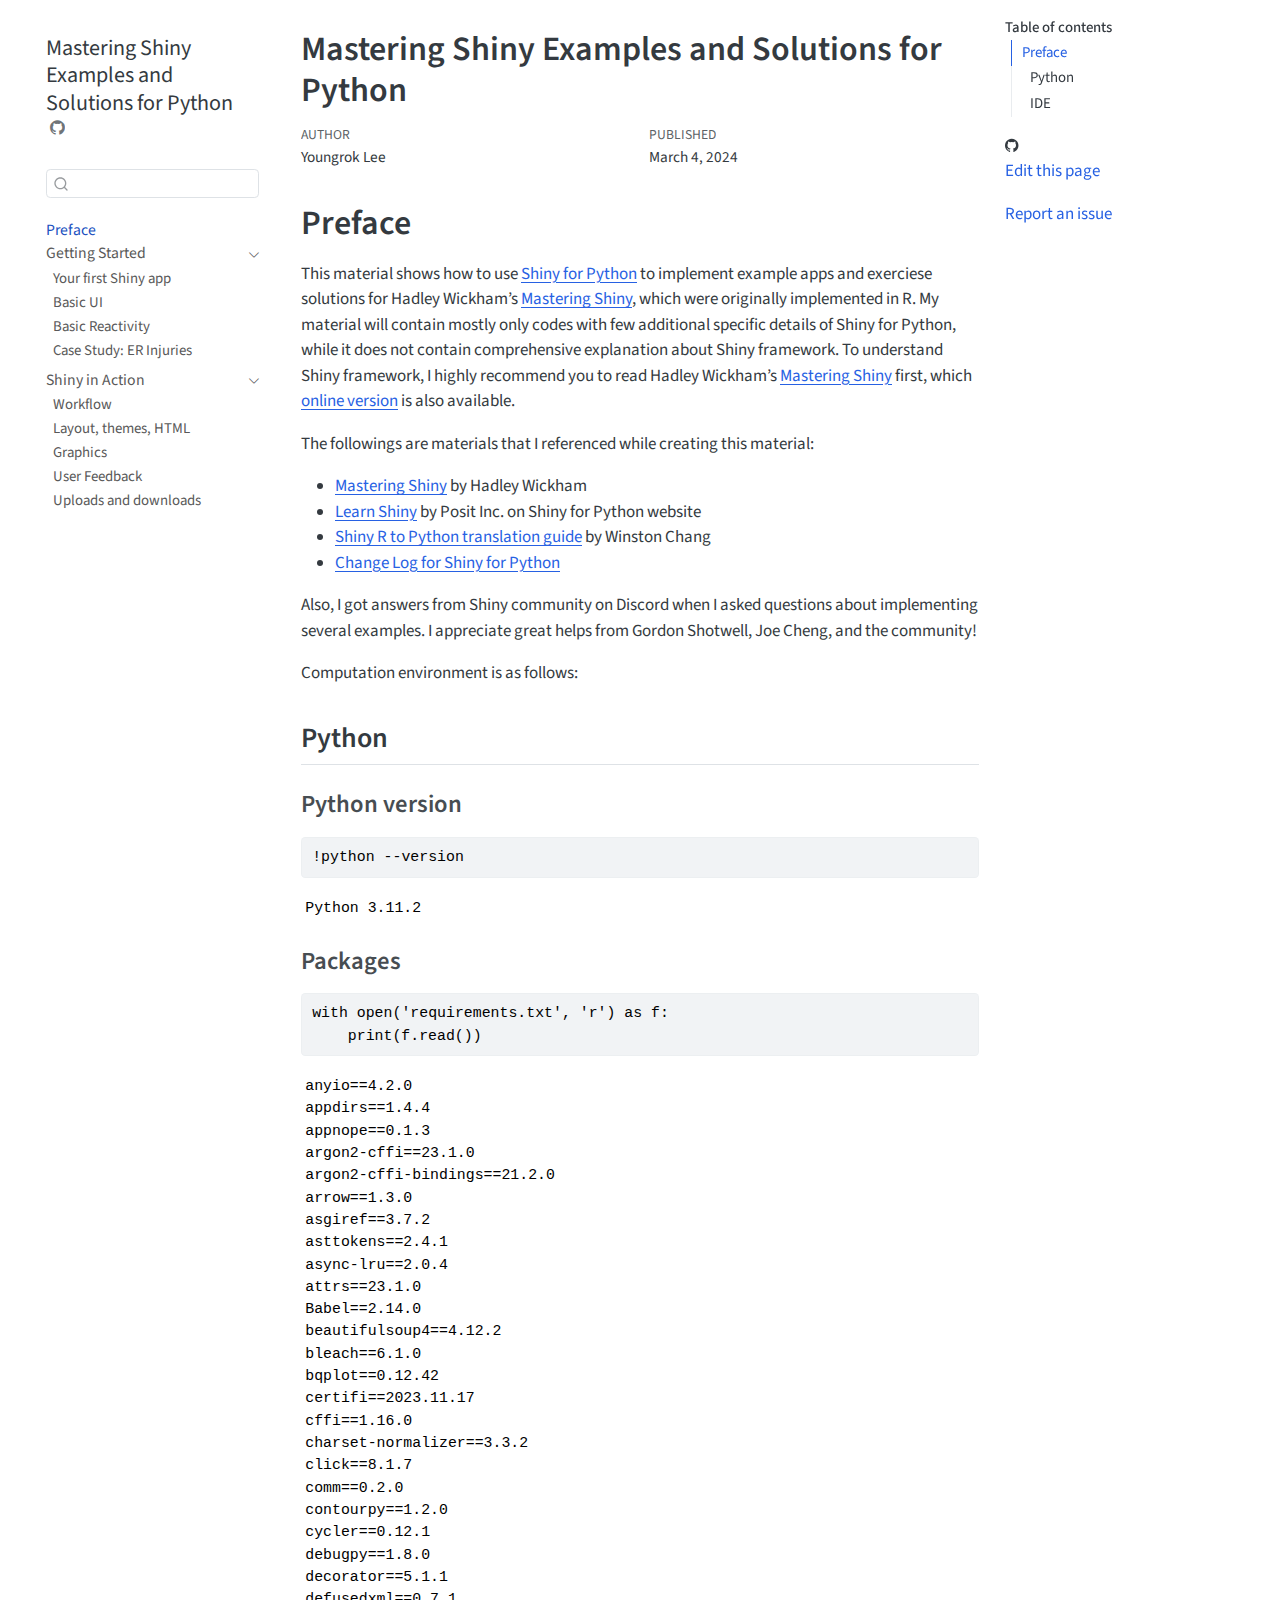
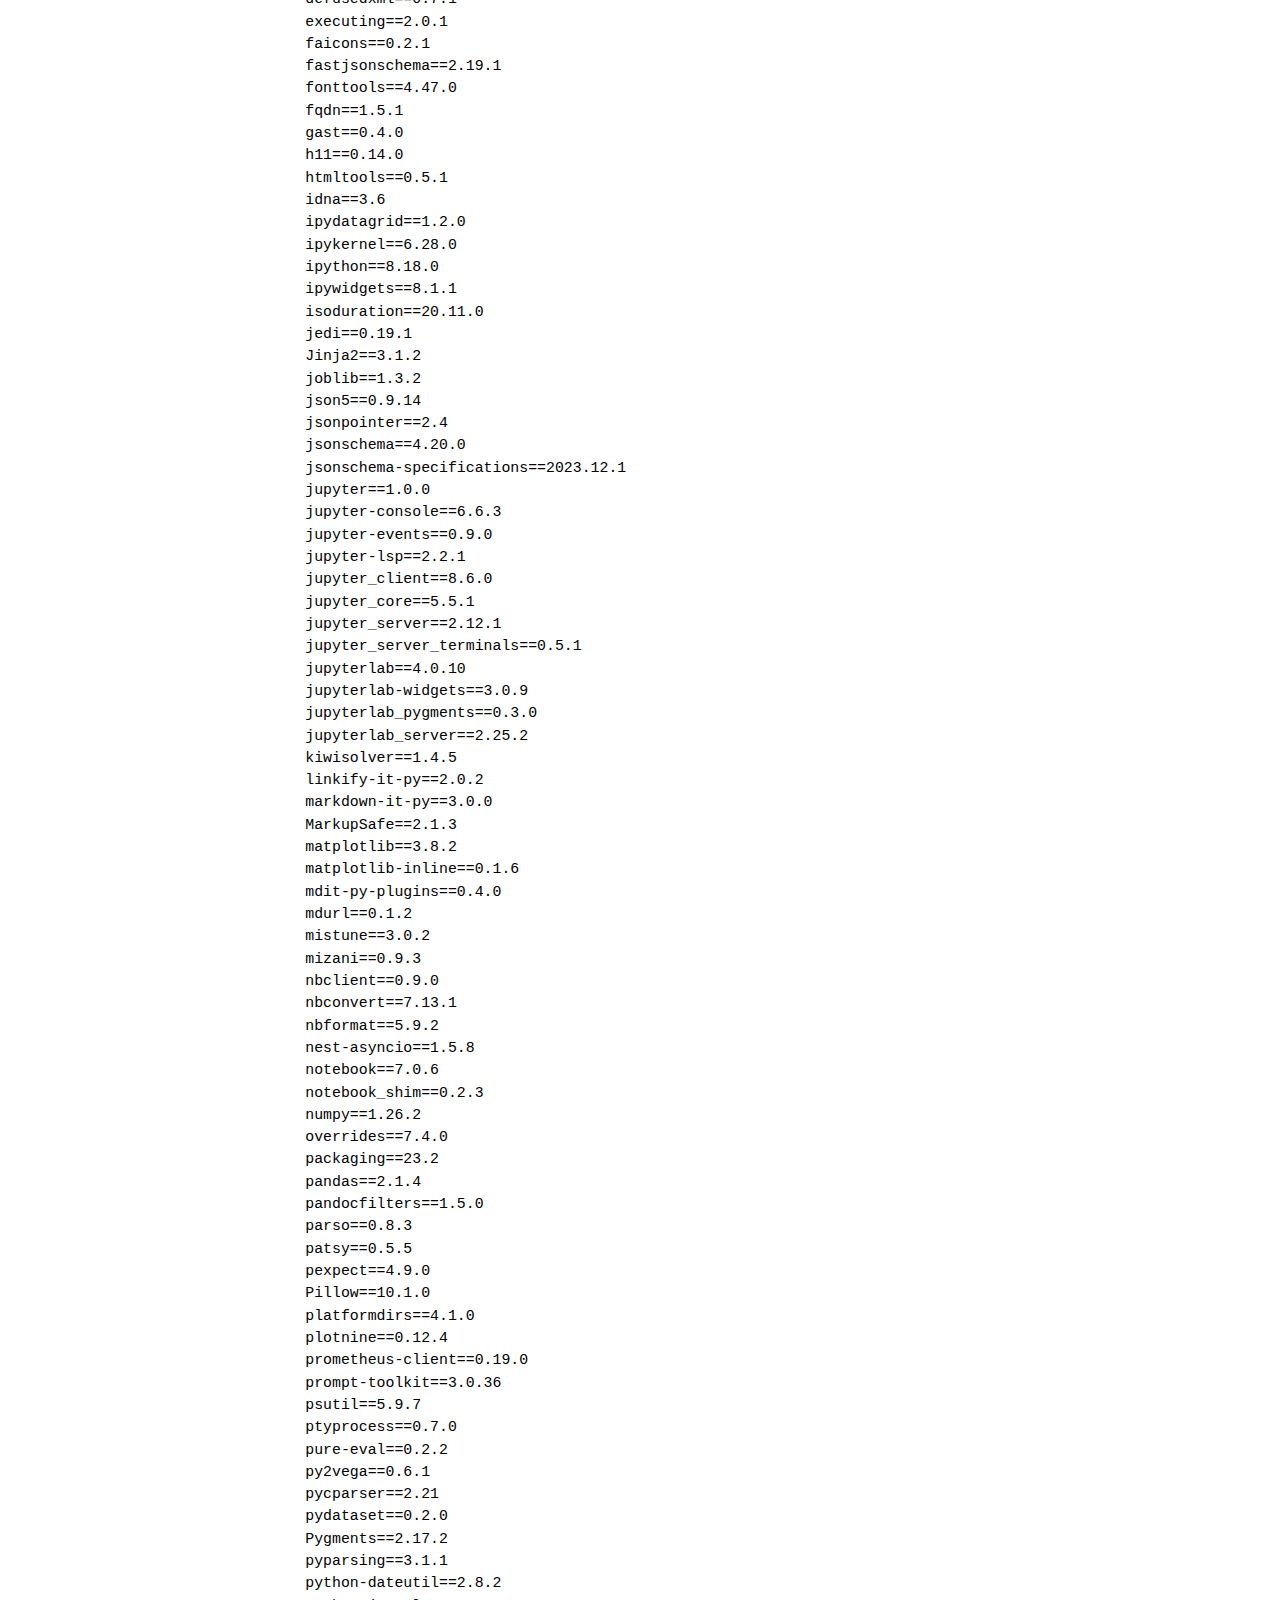
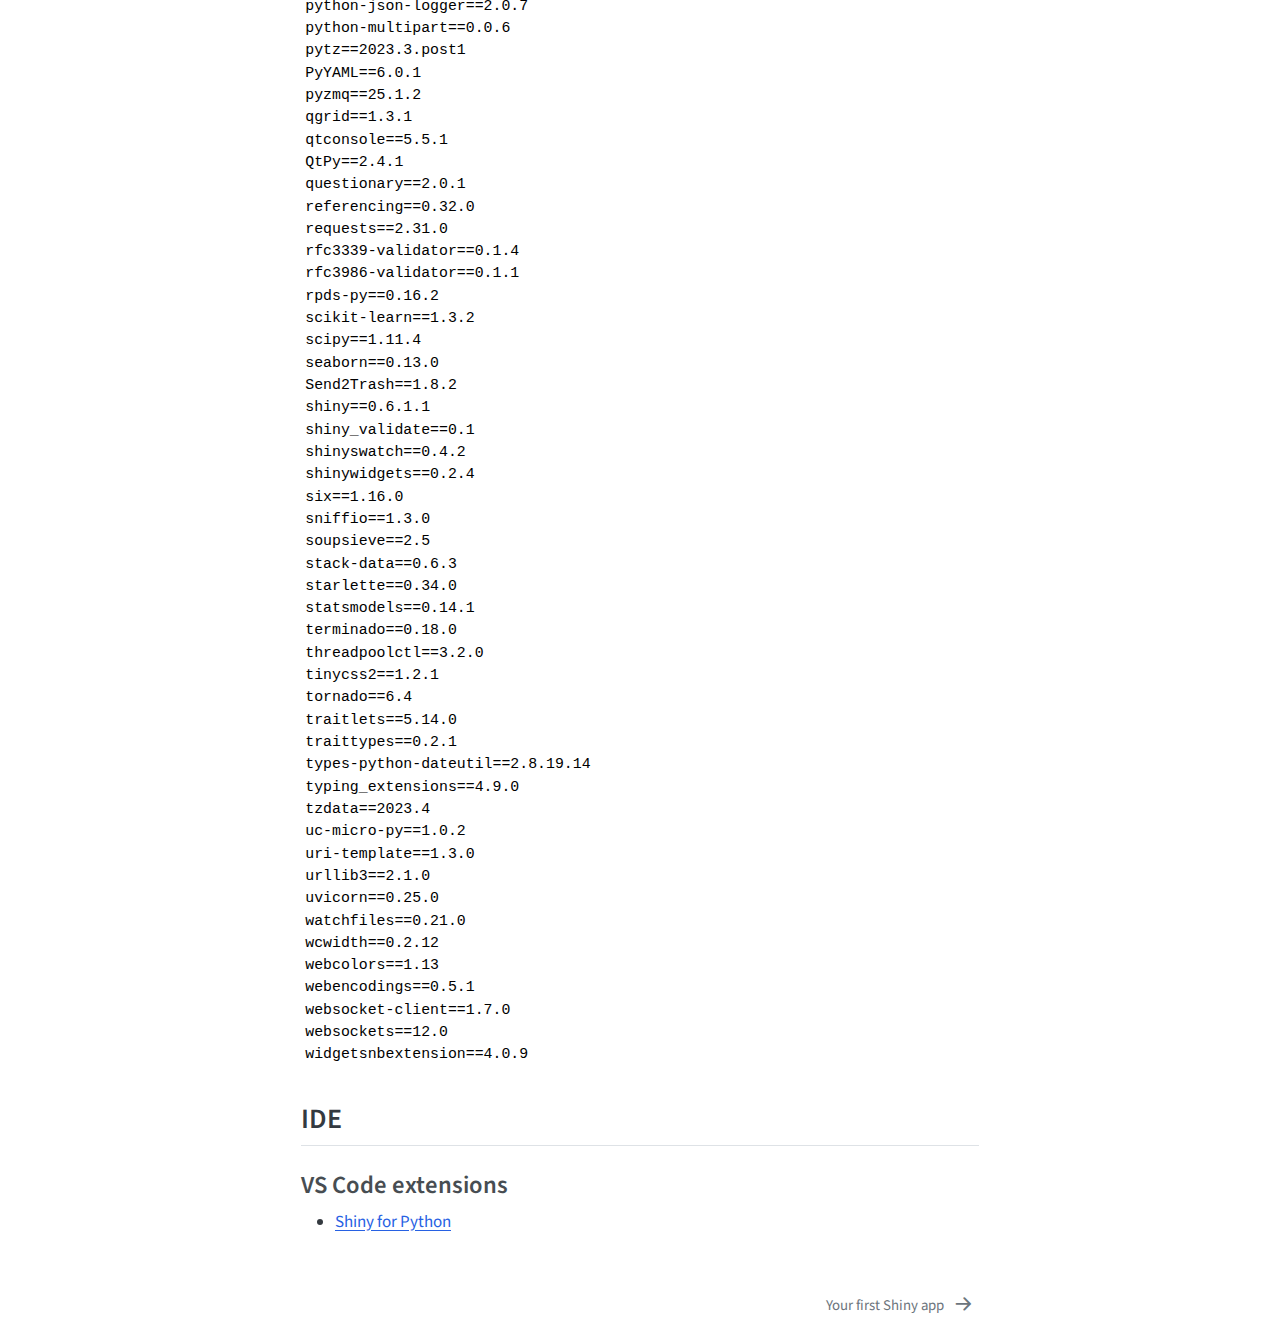
==== commit 38c17332: "Built site for gh-pages" ====
--- a/index.html
+++ b/index.html
@@ -2,12 +2,12 @@
 <html xmlns="http://www.w3.org/1999/xhtml" lang="en" xml:lang="en"><head>
 
 <meta charset="utf-8">
-<meta name="generator" content="quarto-1.4.550">
+<meta name="generator" content="quarto-1.3.450">
 
 <meta name="viewport" content="width=device-width, initial-scale=1.0, user-scalable=yes">
 
 <meta name="author" content="Youngrok Lee">
-<meta name="dcterms.date" content="2024-02-17">
+<meta name="dcterms.date" content="2024-03-04">
 
 <title>Mastering Shiny Examples and Solutions for Python</title>
 <style>
@@ -24,7 +24,7 @@
 }
 /* CSS for syntax highlighting */
 pre > code.sourceCode { white-space: pre; position: relative; }
-pre > code.sourceCode > span { line-height: 1.25; }
+pre > code.sourceCode > span { display: inline-block; line-height: 1.25; }
 pre > code.sourceCode > span:empty { height: 1.2em; }
 .sourceCode { overflow: visible; }
 code.sourceCode > span { color: inherit; text-decoration: inherit; }
@@ -82,13 +82,7 @@
   "collapse-after": 3,
   "panel-placement": "start",
   "type": "textbox",
-  "limit": 50,
-  "keyboard-shortcut": [
-    "f",
-    "/",
-    "s"
-  ],
-  "show-item-context": false,
+  "limit": 20,
   "language": {
     "search-no-results-text": "No results",
     "search-matching-documents-text": "matching documents",
@@ -97,7 +91,6 @@
     "search-more-match-text": "more match in this document",
     "search-more-matches-text": "more matches in this document",
     "search-clear-button-title": "Clear",
-    "search-text-placeholder": "",
     "search-detached-cancel-button-title": "Cancel",
     "search-submit-button-title": "Submit",
     "search-label": "Search"
@@ -113,12 +106,12 @@
   <header id="quarto-header" class="headroom fixed-top">
   <nav class="quarto-secondary-nav">
     <div class="container-fluid d-flex">
-      <button type="button" class="quarto-btn-toggle btn" data-bs-toggle="collapse" data-bs-target=".quarto-sidebar-collapse-item" aria-controls="quarto-sidebar" aria-expanded="false" aria-label="Toggle sidebar navigation" onclick="if (window.quartoToggleHeadroom) { window.quartoToggleHeadroom(); }">
+      <button type="button" class="quarto-btn-toggle btn" data-bs-toggle="collapse" data-bs-target="#quarto-sidebar,#quarto-sidebar-glass" aria-controls="quarto-sidebar" aria-expanded="false" aria-label="Toggle sidebar navigation" onclick="if (window.quartoToggleHeadroom) { window.quartoToggleHeadroom(); }">
         <i class="bi bi-layout-text-sidebar-reverse"></i>
       </button>
-        <nav class="quarto-page-breadcrumbs" aria-label="breadcrumb"><ol class="breadcrumb"><li class="breadcrumb-item"><a href="./index.html">Preface</a></li></ol></nav>
-        <a class="flex-grow-1" role="button" data-bs-toggle="collapse" data-bs-target=".quarto-sidebar-collapse-item" aria-controls="quarto-sidebar" aria-expanded="false" aria-label="Toggle sidebar navigation" onclick="if (window.quartoToggleHeadroom) { window.quartoToggleHeadroom(); }">      
-        </a>
+      <nav class="quarto-page-breadcrumbs" aria-label="breadcrumb"><ol class="breadcrumb"><li class="breadcrumb-item"><a href="./index.html">Preface</a></li></ol></nav>
+      <a class="flex-grow-1" role="button" data-bs-toggle="collapse" data-bs-target="#quarto-sidebar,#quarto-sidebar-glass" aria-controls="quarto-sidebar" aria-expanded="false" aria-label="Toggle sidebar navigation" onclick="if (window.quartoToggleHeadroom) { window.quartoToggleHeadroom(); }">      
+      </a>
       <button type="button" class="btn quarto-search-button" aria-label="" onclick="window.quartoOpenSearch();">
         <i class="bi bi-search"></i>
       </button>
@@ -128,12 +121,12 @@
 <!-- content -->
 <div id="quarto-content" class="quarto-container page-columns page-rows-contents page-layout-article">
 <!-- sidebar -->
-  <nav id="quarto-sidebar" class="sidebar collapse collapse-horizontal quarto-sidebar-collapse-item sidebar-navigation floating overflow-auto">
+  <nav id="quarto-sidebar" class="sidebar collapse collapse-horizontal sidebar-navigation floating overflow-auto">
     <div class="pt-lg-2 mt-2 text-left sidebar-header">
     <div class="sidebar-title mb-0 py-0">
       <a href="./">Mastering Shiny Examples and Solutions for Python</a> 
         <div class="sidebar-tools-main">
-    <a href="https://github.com/youngroklee-ml/mastering-shiny-for-python" title="Source Code" class="quarto-navigation-tool px-1" aria-label="Source Code"><i class="bi bi-github"></i></a>
+    <a href="https://github.com/youngroklee-ml/mastering-shiny-for-python" rel="" title="Source Code" class="quarto-navigation-tool px-1" aria-label="Source Code"><i class="bi bi-github"></i></a>
 </div>
     </div>
       </div>
@@ -212,7 +205,7 @@
 </li>
           <li class="sidebar-item">
   <div class="sidebar-item-container"> 
-  <a href="./action-transfer.html" class="sidebar-item-text sidebar-link"><span class="chapter-title">Unloads and downloads</span></a>
+  <a href="./action-transfer.html" class="sidebar-item-text sidebar-link"><span class="chapter-title">Uploads and downloads</span></a>
   </div>
 </li>
       </ul>
@@ -220,7 +213,7 @@
     </ul>
     </div>
 </nav>
-<div id="quarto-sidebar-glass" class="quarto-sidebar-collapse-item" data-bs-toggle="collapse" data-bs-target=".quarto-sidebar-collapse-item"></div>
+<div id="quarto-sidebar-glass" data-bs-toggle="collapse" data-bs-target="#quarto-sidebar,#quarto-sidebar-glass"></div>
 <!-- margin-sidebar -->
     <div id="quarto-margin-sidebar" class="sidebar margin-sidebar">
         <nav id="TOC" role="doc-toc" class="toc-active">
@@ -240,7 +233,7 @@
   </ul></li>
   </ul></li>
   </ul>
-<div class="toc-actions"><ul><li><a href="https://github.com/youngroklee-ml/mastering-shiny-for-python/edit/main/index.qmd" class="toc-action"><i class="bi bi-github"></i>Edit this page</a></li><li><a href="https://github.com/youngroklee-ml/mastering-shiny-for-python/issues/new" class="toc-action"><i class="bi empty"></i>Report an issue</a></li></ul></div></nav>
+<div class="toc-actions"><div><i class="bi bi-github"></i></div><div class="action-links"><p><a href="https://github.com/youngroklee-ml/mastering-shiny-for-python/edit/main/index.qmd" class="toc-action">Edit this page</a></p><p><a href="https://github.com/youngroklee-ml/mastering-shiny-for-python/issues/new" class="toc-action">Report an issue</a></p></div></div></nav>
     </div>
 <!-- main -->
 <main class="content" id="quarto-document-content">
@@ -264,7 +257,7 @@
     <div>
     <div class="quarto-title-meta-heading">Published</div>
     <div class="quarto-title-meta-contents">
-      <p class="date">February 17, 2024</p>
+      <p class="date">March 4, 2024</p>
     </div>
   </div>
   
@@ -272,9 +265,7 @@
   </div>
   
 
-
 </header>
-
 
 <section id="preface" class="level1 unnumbered">
 <h1 class="unnumbered">Preface</h1>
@@ -546,9 +537,10 @@
     // clear code selection
     e.clearSelection();
   });
-  function tippyHover(el, contentFn, onTriggerFn, onUntriggerFn) {
+  function tippyHover(el, contentFn) {
     const config = {
       allowHTML: true,
+      content: contentFn,
       maxWidth: 500,
       delay: 100,
       arrow: false,
@@ -558,17 +550,8 @@
       interactive: true,
       interactiveBorder: 10,
       theme: 'quarto',
-      placement: 'bottom-start',
+      placement: 'bottom-start'
     };
-    if (contentFn) {
-      config.content = contentFn;
-    }
-    if (onTriggerFn) {
-      config.onTrigger = onTriggerFn;
-    }
-    if (onUntriggerFn) {
-      config.onUntrigger = onUntriggerFn;
-    }
     window.tippy(el, config); 
   }
   const noterefs = window.document.querySelectorAll('a[role="doc-noteref"]');
@@ -581,125 +564,6 @@
       const id = href.replace(/^#\/?/, "");
       const note = window.document.getElementById(id);
       return note.innerHTML;
-    });
-  }
-  const xrefs = window.document.querySelectorAll('a.quarto-xref');
-  const processXRef = (id, note) => {
-    // Strip column container classes
-    const stripColumnClz = (el) => {
-      el.classList.remove("page-full", "page-columns");
-      if (el.children) {
-        for (const child of el.children) {
-          stripColumnClz(child);
-        }
-      }
-    }
-    stripColumnClz(note)
-    if (id === null || id.startsWith('sec-')) {
-      // Special case sections, only their first couple elements
-      const container = document.createElement("div");
-      if (note.children && note.children.length > 2) {
-        container.appendChild(note.children[0].cloneNode(true));
-        for (let i = 1; i < note.children.length; i++) {
-          const child = note.children[i];
-          if (child.tagName === "P" && child.innerText === "") {
-            continue;
-          } else {
-            container.appendChild(child.cloneNode(true));
-            break;
-          }
-        }
-        if (window.Quarto?.typesetMath) {
-          window.Quarto.typesetMath(container);
-        }
-        return container.innerHTML
-      } else {
-        if (window.Quarto?.typesetMath) {
-          window.Quarto.typesetMath(note);
-        }
-        return note.innerHTML;
-      }
-    } else {
-      // Remove any anchor links if they are present
-      const anchorLink = note.querySelector('a.anchorjs-link');
-      if (anchorLink) {
-        anchorLink.remove();
-      }
-      if (window.Quarto?.typesetMath) {
-        window.Quarto.typesetMath(note);
-      }
-      // TODO in 1.5, we should make sure this works without a callout special case
-      if (note.classList.contains("callout")) {
-        return note.outerHTML;
-      } else {
-        return note.innerHTML;
-      }
-    }
-  }
-  for (var i=0; i<xrefs.length; i++) {
-    const xref = xrefs[i];
-    tippyHover(xref, undefined, function(instance) {
-      instance.disable();
-      let url = xref.getAttribute('href');
-      let hash = undefined; 
-      if (url.startsWith('#')) {
-        hash = url;
-      } else {
-        try { hash = new URL(url).hash; } catch {}
-      }
-      if (hash) {
-        const id = hash.replace(/^#\/?/, "");
-        const note = window.document.getElementById(id);
-        if (note !== null) {
-          try {
-            const html = processXRef(id, note.cloneNode(true));
-            instance.setContent(html);
-          } finally {
-            instance.enable();
-            instance.show();
-          }
-        } else {
-          // See if we can fetch this
-          fetch(url.split('#')[0])
-          .then(res => res.text())
-          .then(html => {
-            const parser = new DOMParser();
-            const htmlDoc = parser.parseFromString(html, "text/html");
-            const note = htmlDoc.getElementById(id);
-            if (note !== null) {
-              const html = processXRef(id, note);
-              instance.setContent(html);
-            } 
-          }).finally(() => {
-            instance.enable();
-            instance.show();
-          });
-        }
-      } else {
-        // See if we can fetch a full url (with no hash to target)
-        // This is a special case and we should probably do some content thinning / targeting
-        fetch(url)
-        .then(res => res.text())
-        .then(html => {
-          const parser = new DOMParser();
-          const htmlDoc = parser.parseFromString(html, "text/html");
-          const note = htmlDoc.querySelector('main.content');
-          if (note !== null) {
-            // This should only happen for chapter cross references
-            // (since there is no id in the URL)
-            // remove the first header
-            if (note.children.length > 0 && note.children[0].tagName === "HEADER") {
-              note.children[0].remove();
-            }
-            const html = processXRef(null, note);
-            instance.setContent(html);
-          } 
-        }).finally(() => {
-          instance.enable();
-          instance.show();
-        });
-      }
-    }, function(instance) {
     });
   }
       let selectedAnnoteEl;
@@ -743,7 +607,6 @@
             }
             div.style.top = top - 2 + "px";
             div.style.height = height + 4 + "px";
-            div.style.left = 0;
             let gutterDiv = window.document.getElementById("code-annotation-line-highlight-gutter");
             if (gutterDiv === null) {
               gutterDiv = window.document.createElement("div");
@@ -769,32 +632,6 @@
         });
         selectedAnnoteEl = undefined;
       };
-        // Handle positioning of the toggle
-    window.addEventListener(
-      "resize",
-      throttle(() => {
-        elRect = undefined;
-        if (selectedAnnoteEl) {
-          selectCodeLines(selectedAnnoteEl);
-        }
-      }, 10)
-    );
-    function throttle(fn, ms) {
-    let throttle = false;
-    let timer;
-      return (...args) => {
-        if(!throttle) { // first call gets through
-            fn.apply(this, args);
-            throttle = true;
-        } else { // all the others get throttled
-            if(timer) clearTimeout(timer); // cancel #2
-            timer = setTimeout(() => {
-              fn.apply(this, args);
-              timer = throttle = false;
-            }, ms);
-        }
-      };
-    }
       // Attach click handler to the DT
       const annoteDls = window.document.querySelectorAll('dt[data-target-cell]');
       for (const annoteDlNode of annoteDls) {
@@ -858,7 +695,7 @@
   <div class="nav-page nav-page-previous">
   </div>
   <div class="nav-page nav-page-next">
-      <a href="./basic-app.html" class="pagination-link" aria-label="Your first Shiny app">
+      <a href="./basic-app.html" class="pagination-link">
         <span class="nav-page-text"><span class="chapter-title">Your first Shiny app</span></span> <i class="bi bi-arrow-right-short"></i>
       </a>
   </div>
@@ -867,5 +704,4 @@
 
 
 
-
-<footer class="footer"><div class="nav-footer"><div class="nav-footer-center"><div class="toc-actions d-sm-block d-md-none"><ul><li><a href="https://github.com/youngroklee-ml/mastering-shiny-for-python/edit/main/index.qmd" class="toc-action"><i class="bi bi-github"></i>Edit this page</a></li><li><a href="https://github.com/youngroklee-ml/mastering-shiny-for-python/issues/new" class="toc-action"><i class="bi empty"></i>Report an issue</a></li></ul></div></div></div></footer></body></html>+</body></html>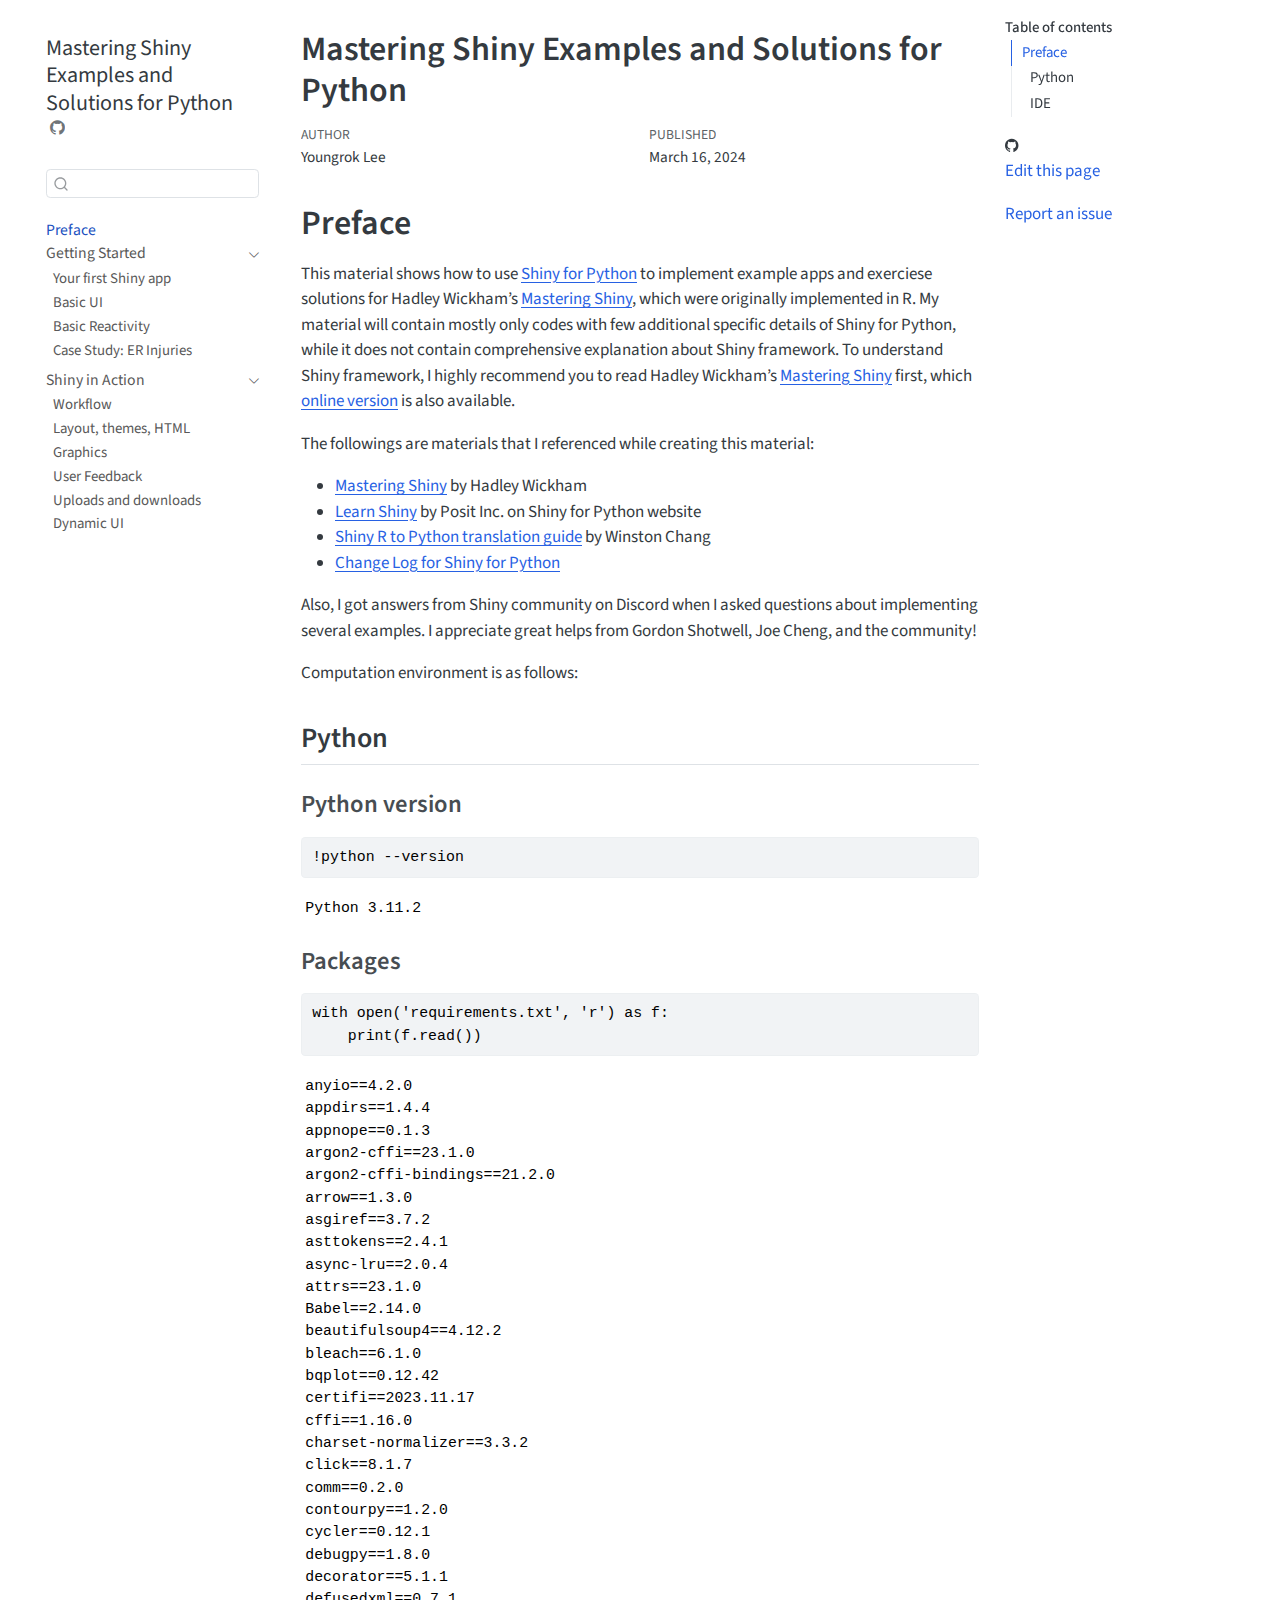
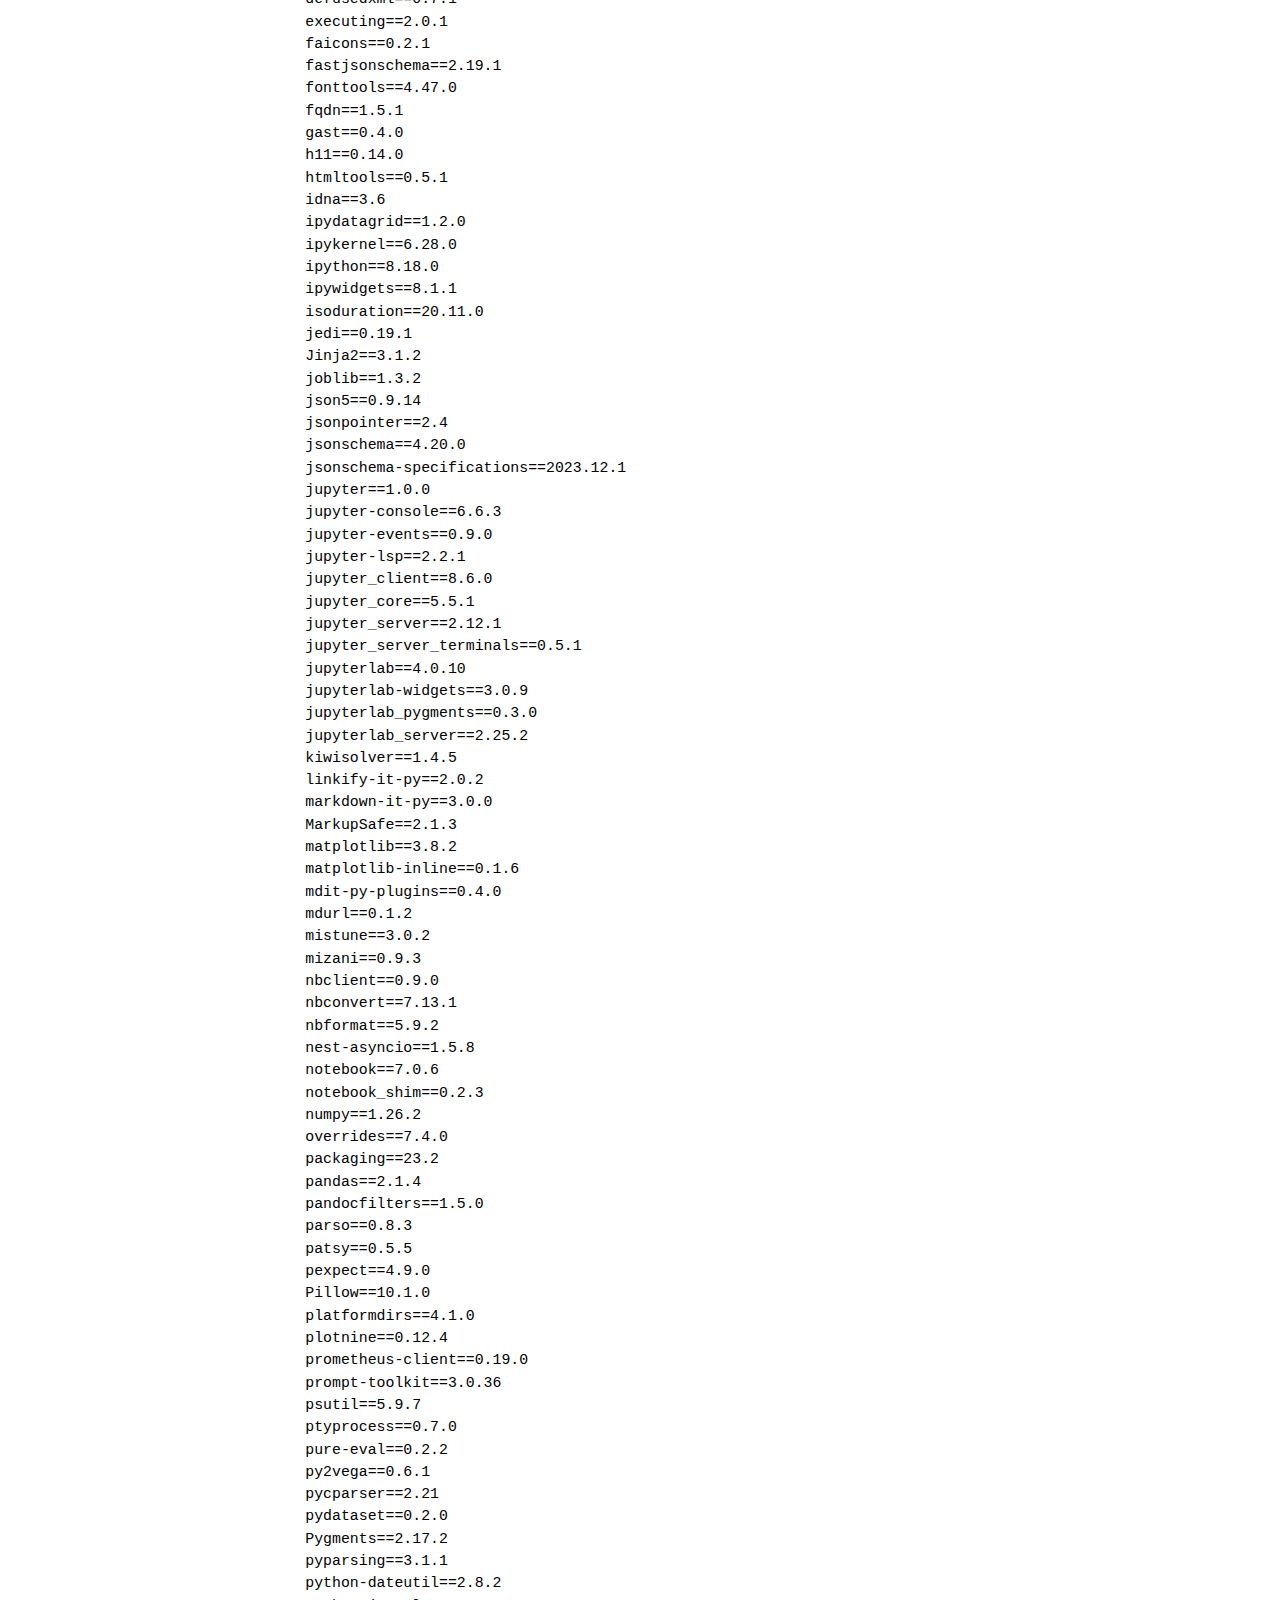
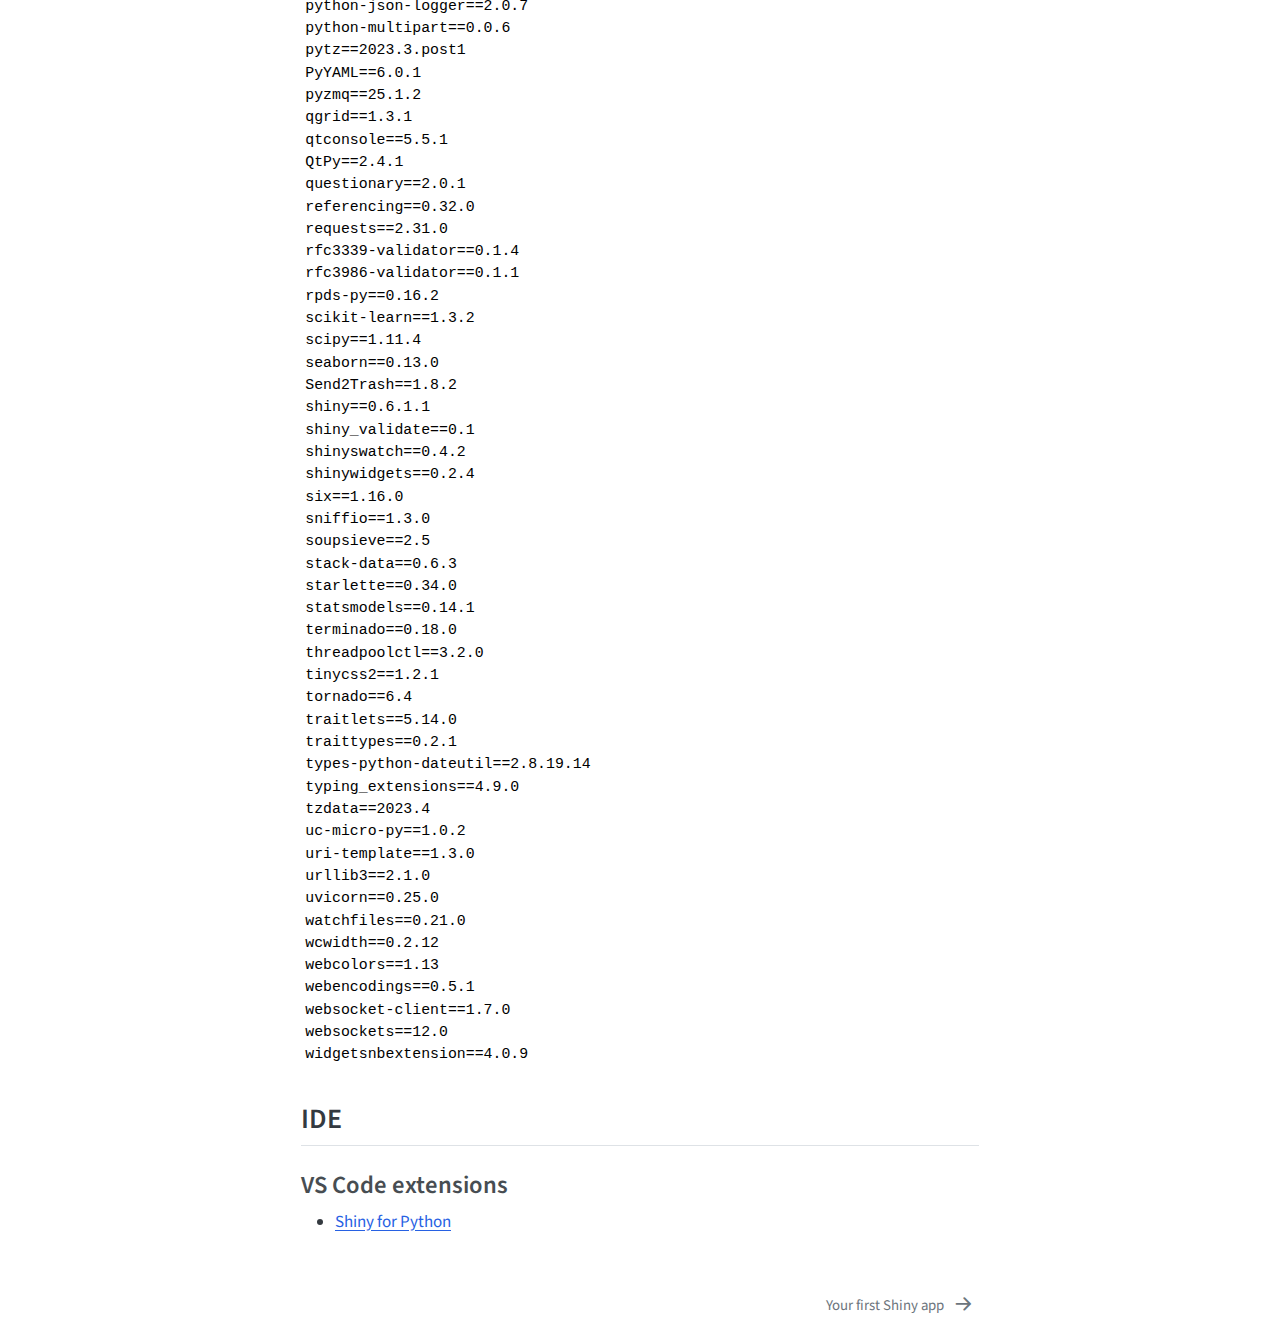
==== commit 68ae539b: "Built site for gh-pages" ====
--- a/index.html
+++ b/index.html
@@ -7,7 +7,7 @@
 <meta name="viewport" content="width=device-width, initial-scale=1.0, user-scalable=yes">
 
 <meta name="author" content="Youngrok Lee">
-<meta name="dcterms.date" content="2024-03-04">
+<meta name="dcterms.date" content="2024-03-16">
 
 <title>Mastering Shiny Examples and Solutions for Python</title>
 <style>
@@ -208,6 +208,11 @@
   <a href="./action-transfer.html" class="sidebar-item-text sidebar-link"><span class="chapter-title">Uploads and downloads</span></a>
   </div>
 </li>
+          <li class="sidebar-item">
+  <div class="sidebar-item-container"> 
+  <a href="./action-dynamic.html" class="sidebar-item-text sidebar-link"><span class="chapter-title">Dynamic UI</span></a>
+  </div>
+</li>
       </ul>
   </li>
     </ul>
@@ -257,7 +262,7 @@
     <div>
     <div class="quarto-title-meta-heading">Published</div>
     <div class="quarto-title-meta-contents">
-      <p class="date">March 4, 2024</p>
+      <p class="date">March 16, 2024</p>
     </div>
   </div>
   
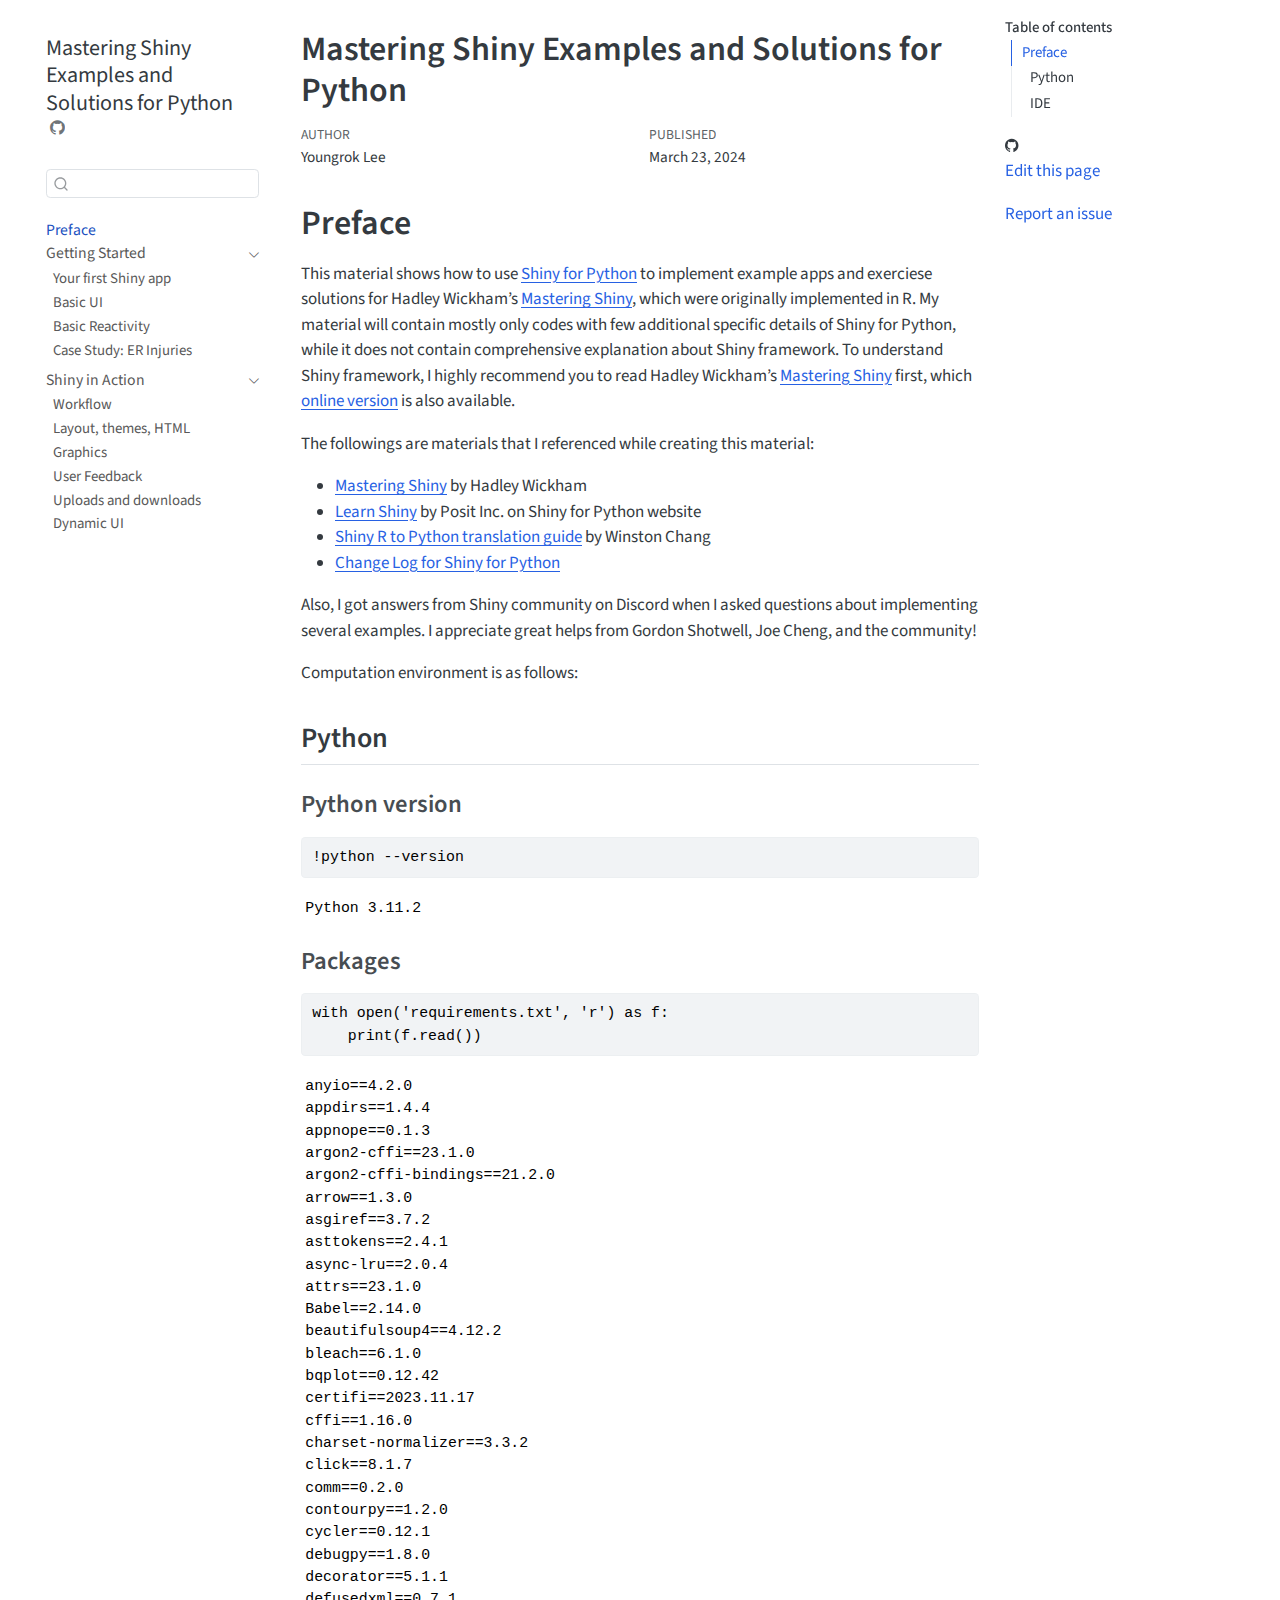
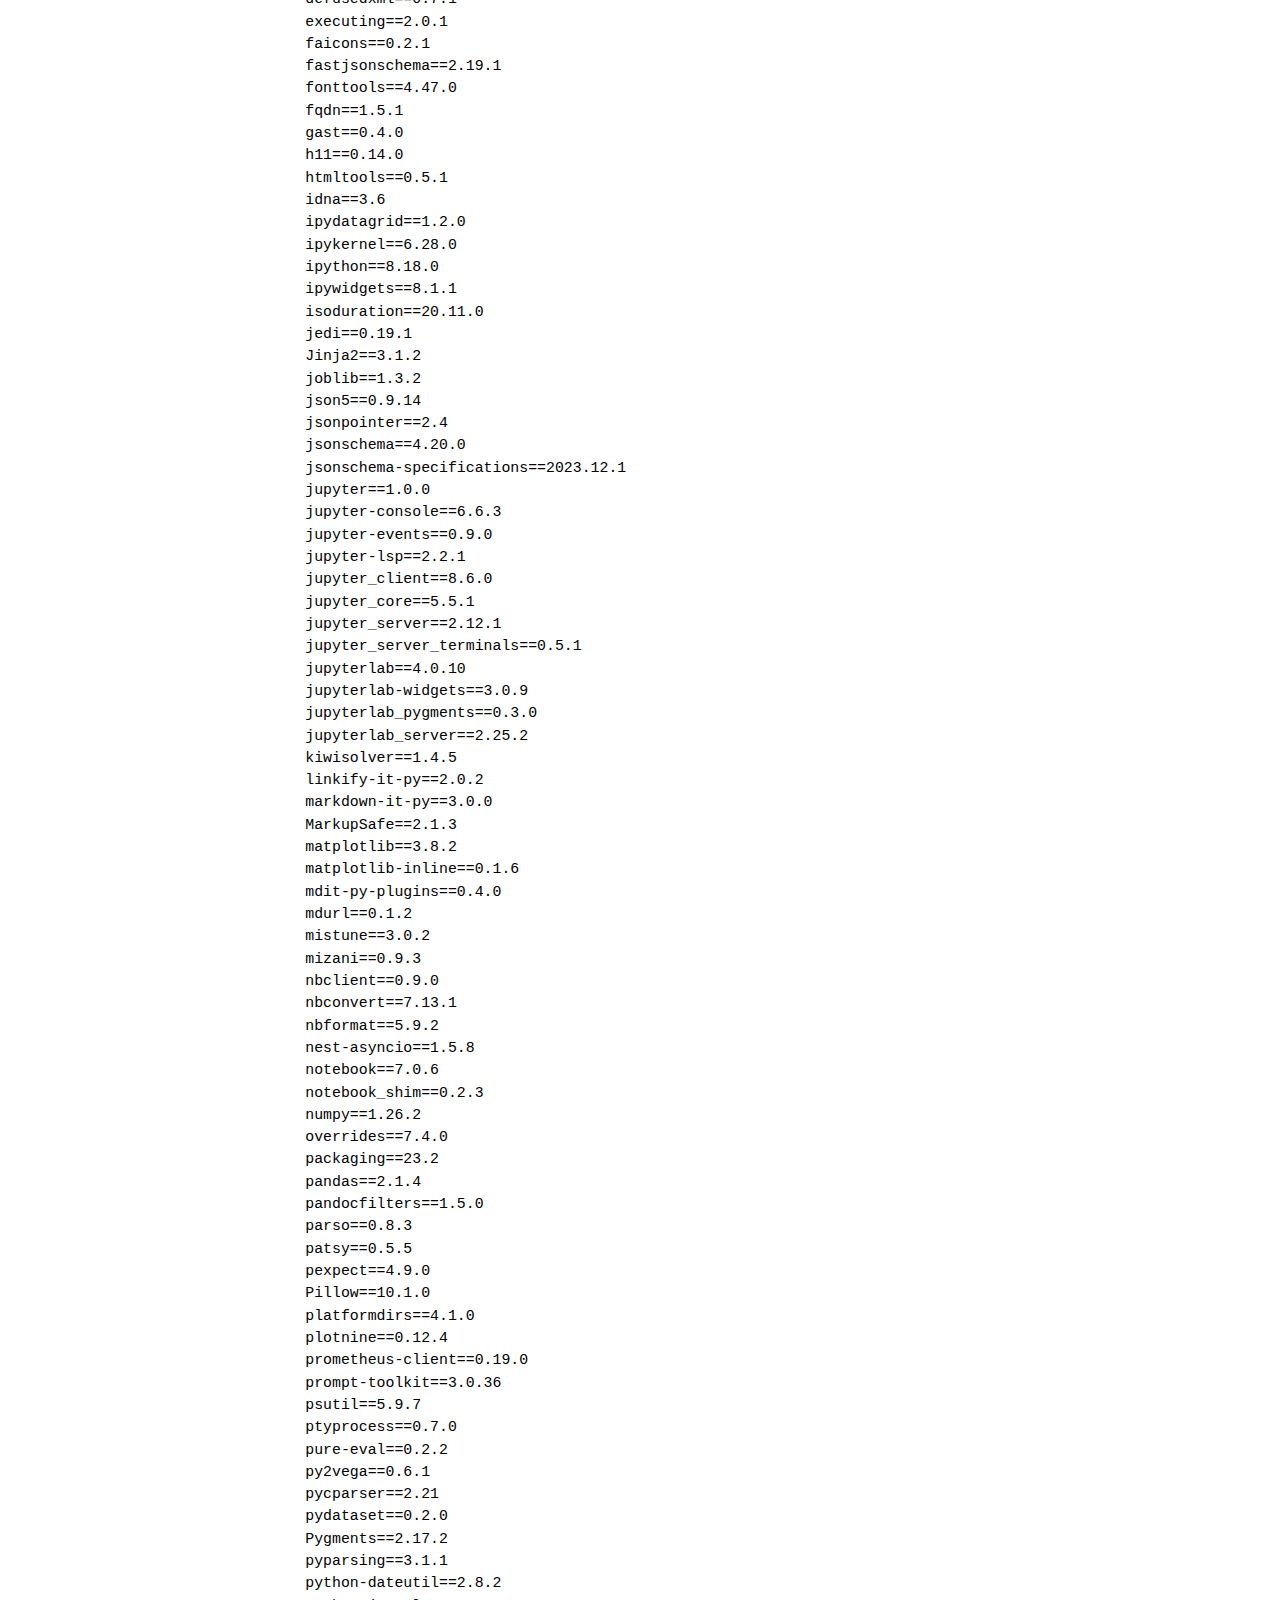
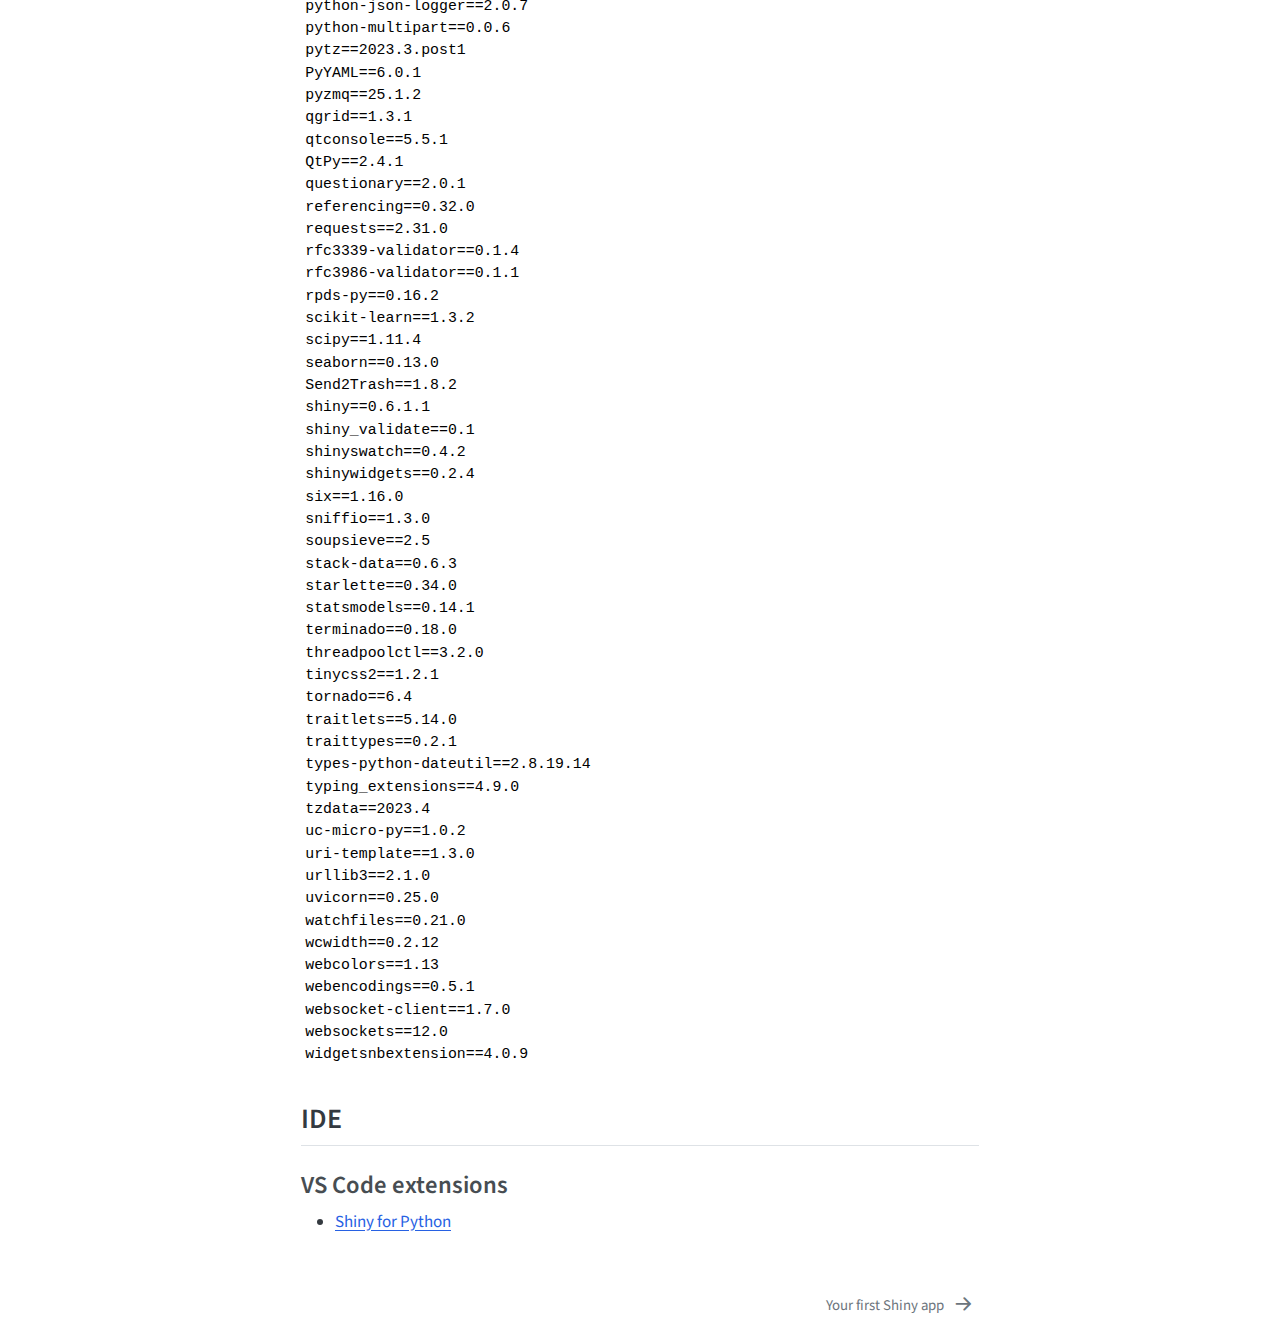
==== commit 6c9b0af1: "Built site for gh-pages" ====
--- a/index.html
+++ b/index.html
@@ -7,7 +7,7 @@
 <meta name="viewport" content="width=device-width, initial-scale=1.0, user-scalable=yes">
 
 <meta name="author" content="Youngrok Lee">
-<meta name="dcterms.date" content="2024-03-16">
+<meta name="dcterms.date" content="2024-03-23">
 
 <title>Mastering Shiny Examples and Solutions for Python</title>
 <style>
@@ -262,7 +262,7 @@
     <div>
     <div class="quarto-title-meta-heading">Published</div>
     <div class="quarto-title-meta-contents">
-      <p class="date">March 16, 2024</p>
+      <p class="date">March 23, 2024</p>
     </div>
   </div>
   
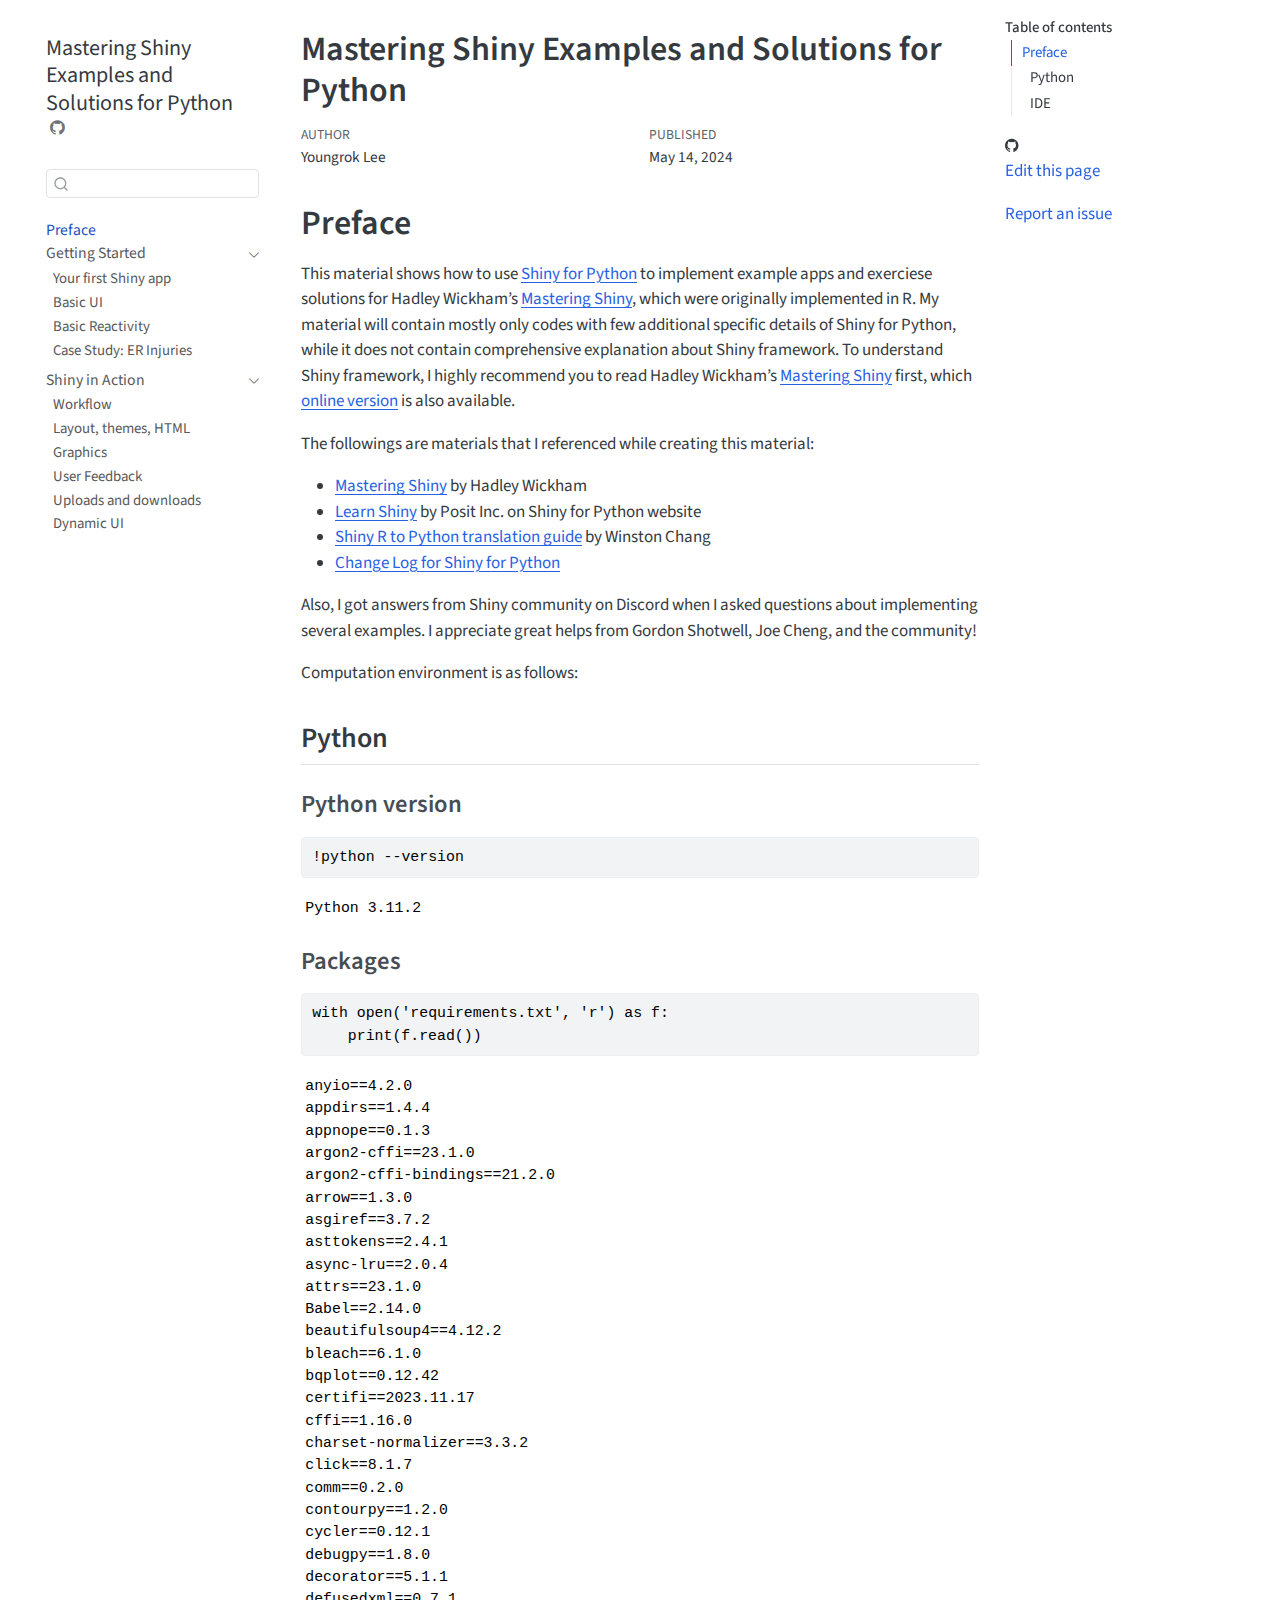
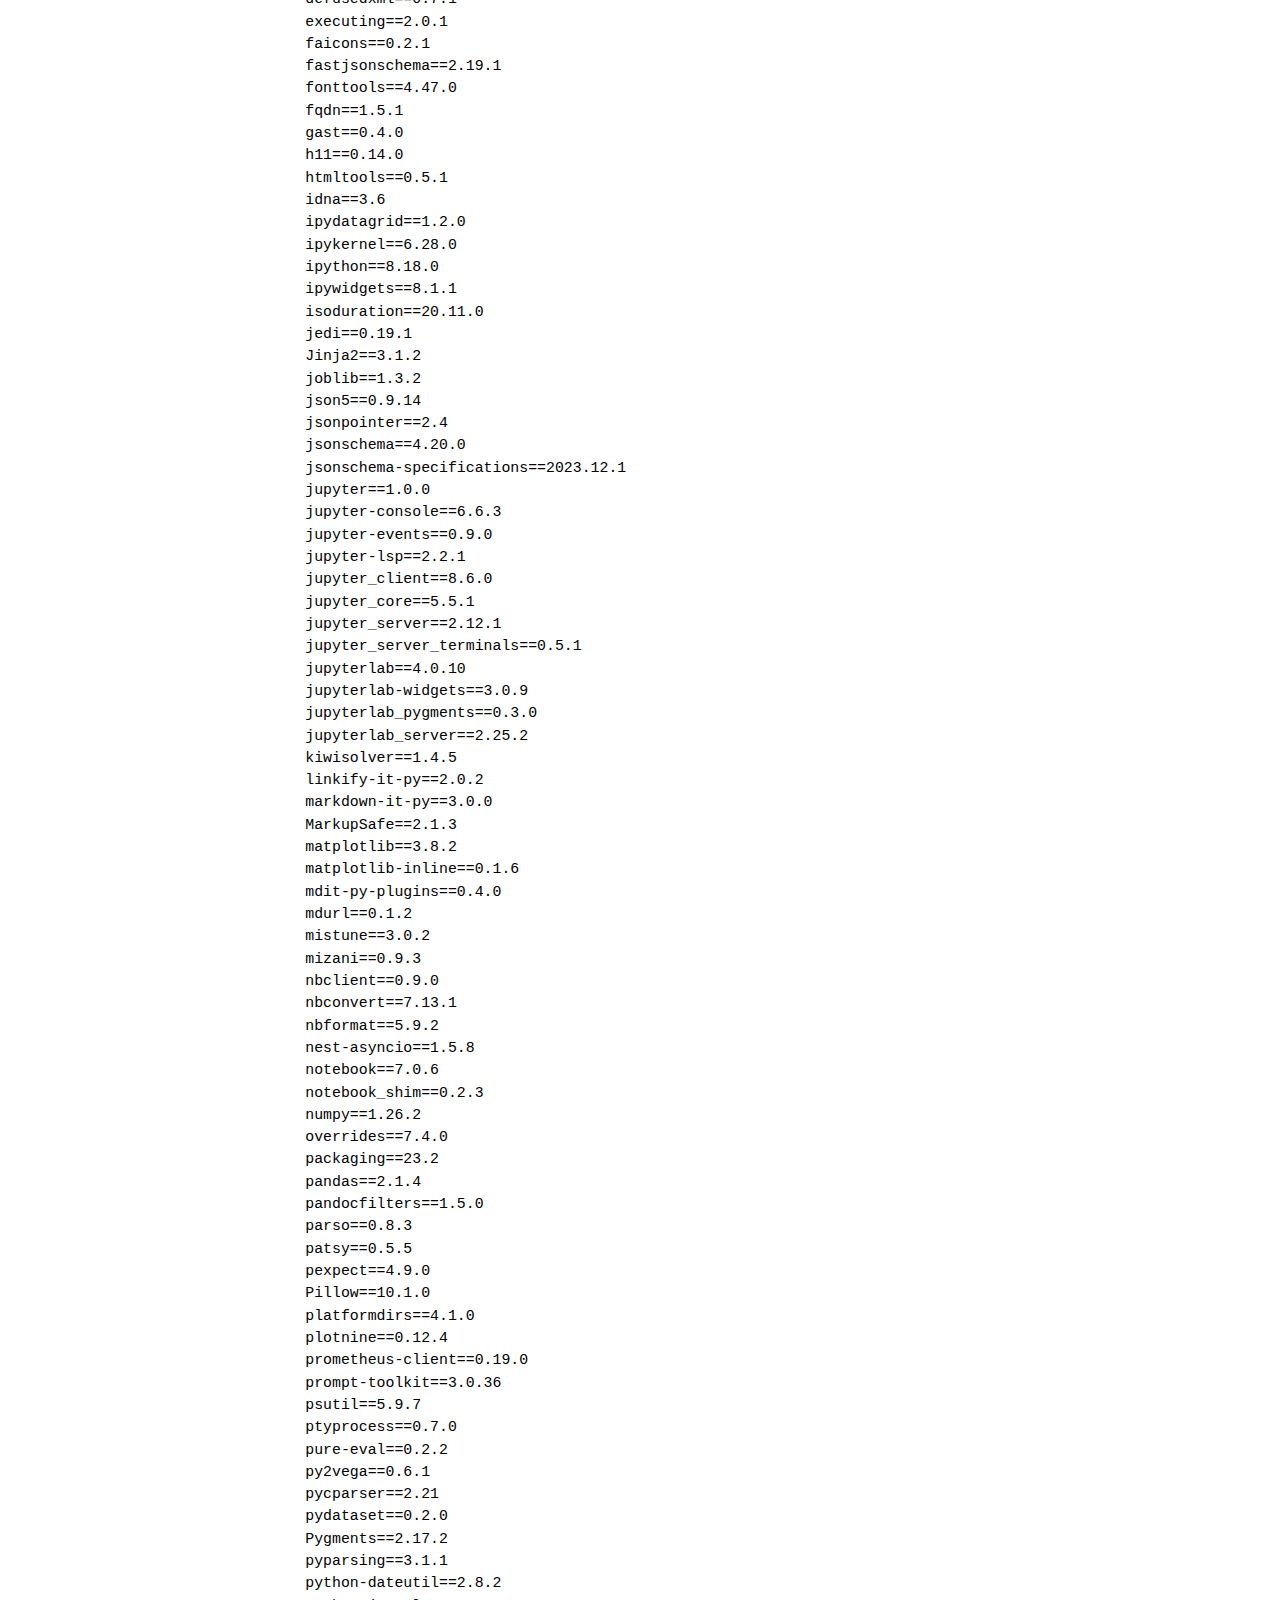
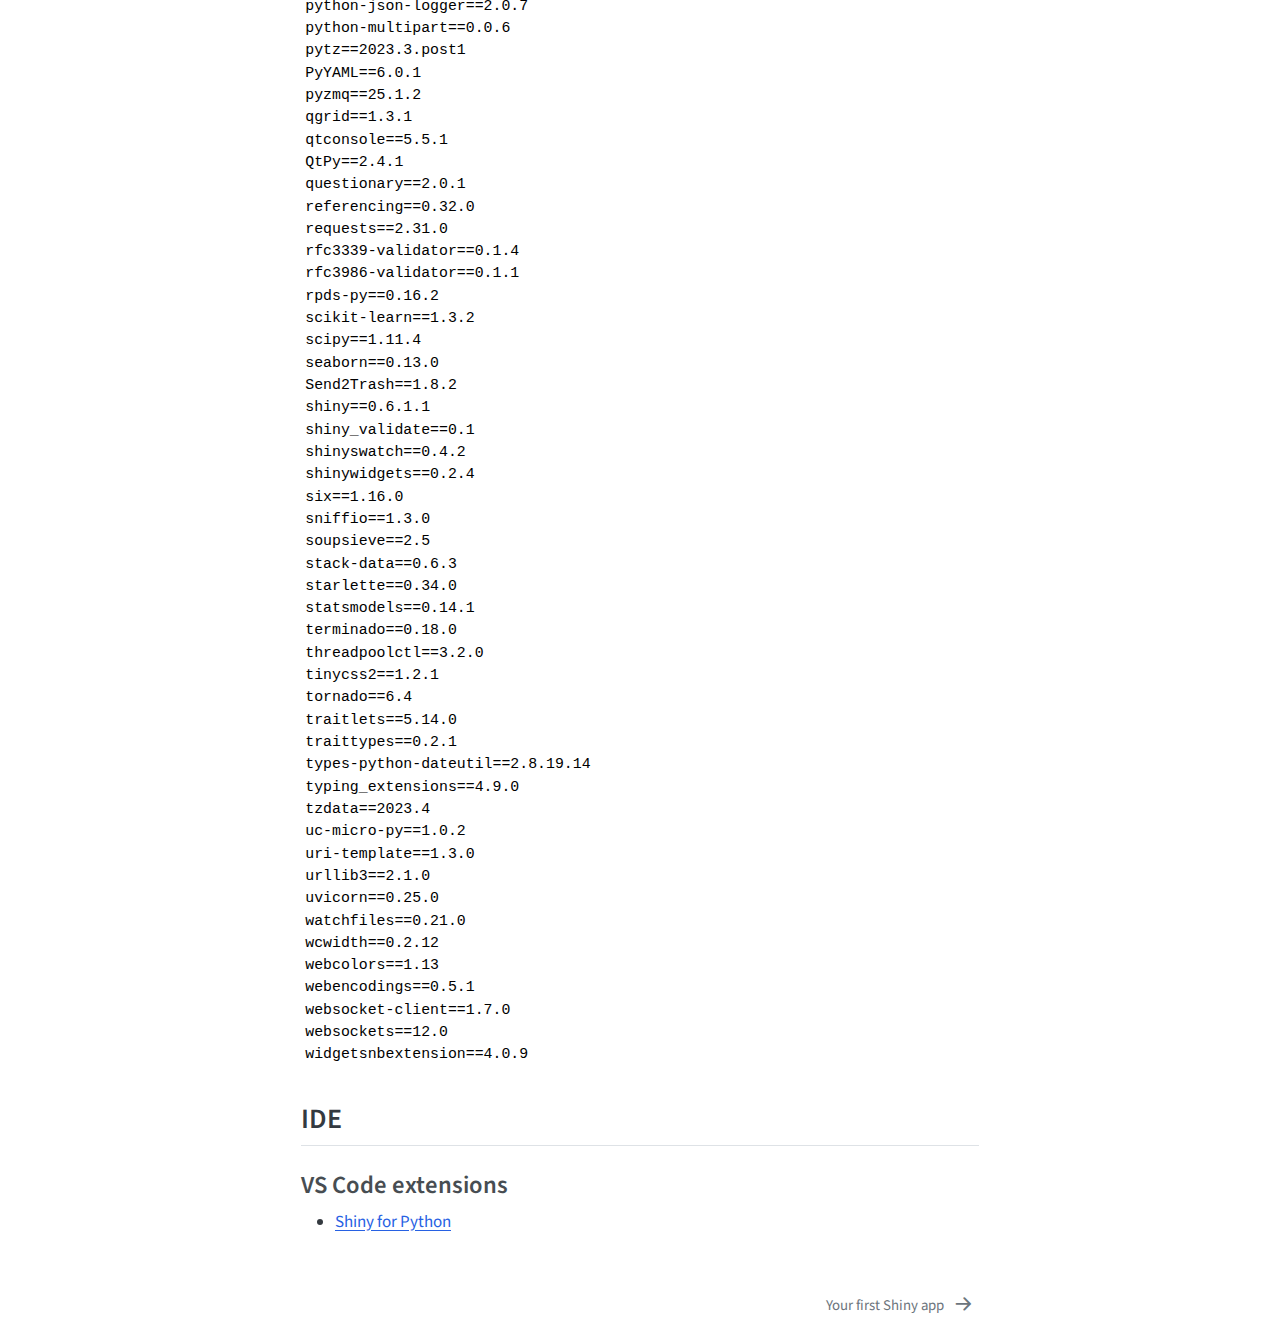
==== commit e7edaa22: "Built site for gh-pages" ====
--- a/index.html
+++ b/index.html
@@ -7,7 +7,7 @@
 <meta name="viewport" content="width=device-width, initial-scale=1.0, user-scalable=yes">
 
 <meta name="author" content="Youngrok Lee">
-<meta name="dcterms.date" content="2024-03-23">
+<meta name="dcterms.date" content="2024-05-14">
 
 <title>Mastering Shiny Examples and Solutions for Python</title>
 <style>
@@ -262,7 +262,7 @@
     <div>
     <div class="quarto-title-meta-heading">Published</div>
     <div class="quarto-title-meta-contents">
-      <p class="date">March 23, 2024</p>
+      <p class="date">May 14, 2024</p>
     </div>
   </div>
   
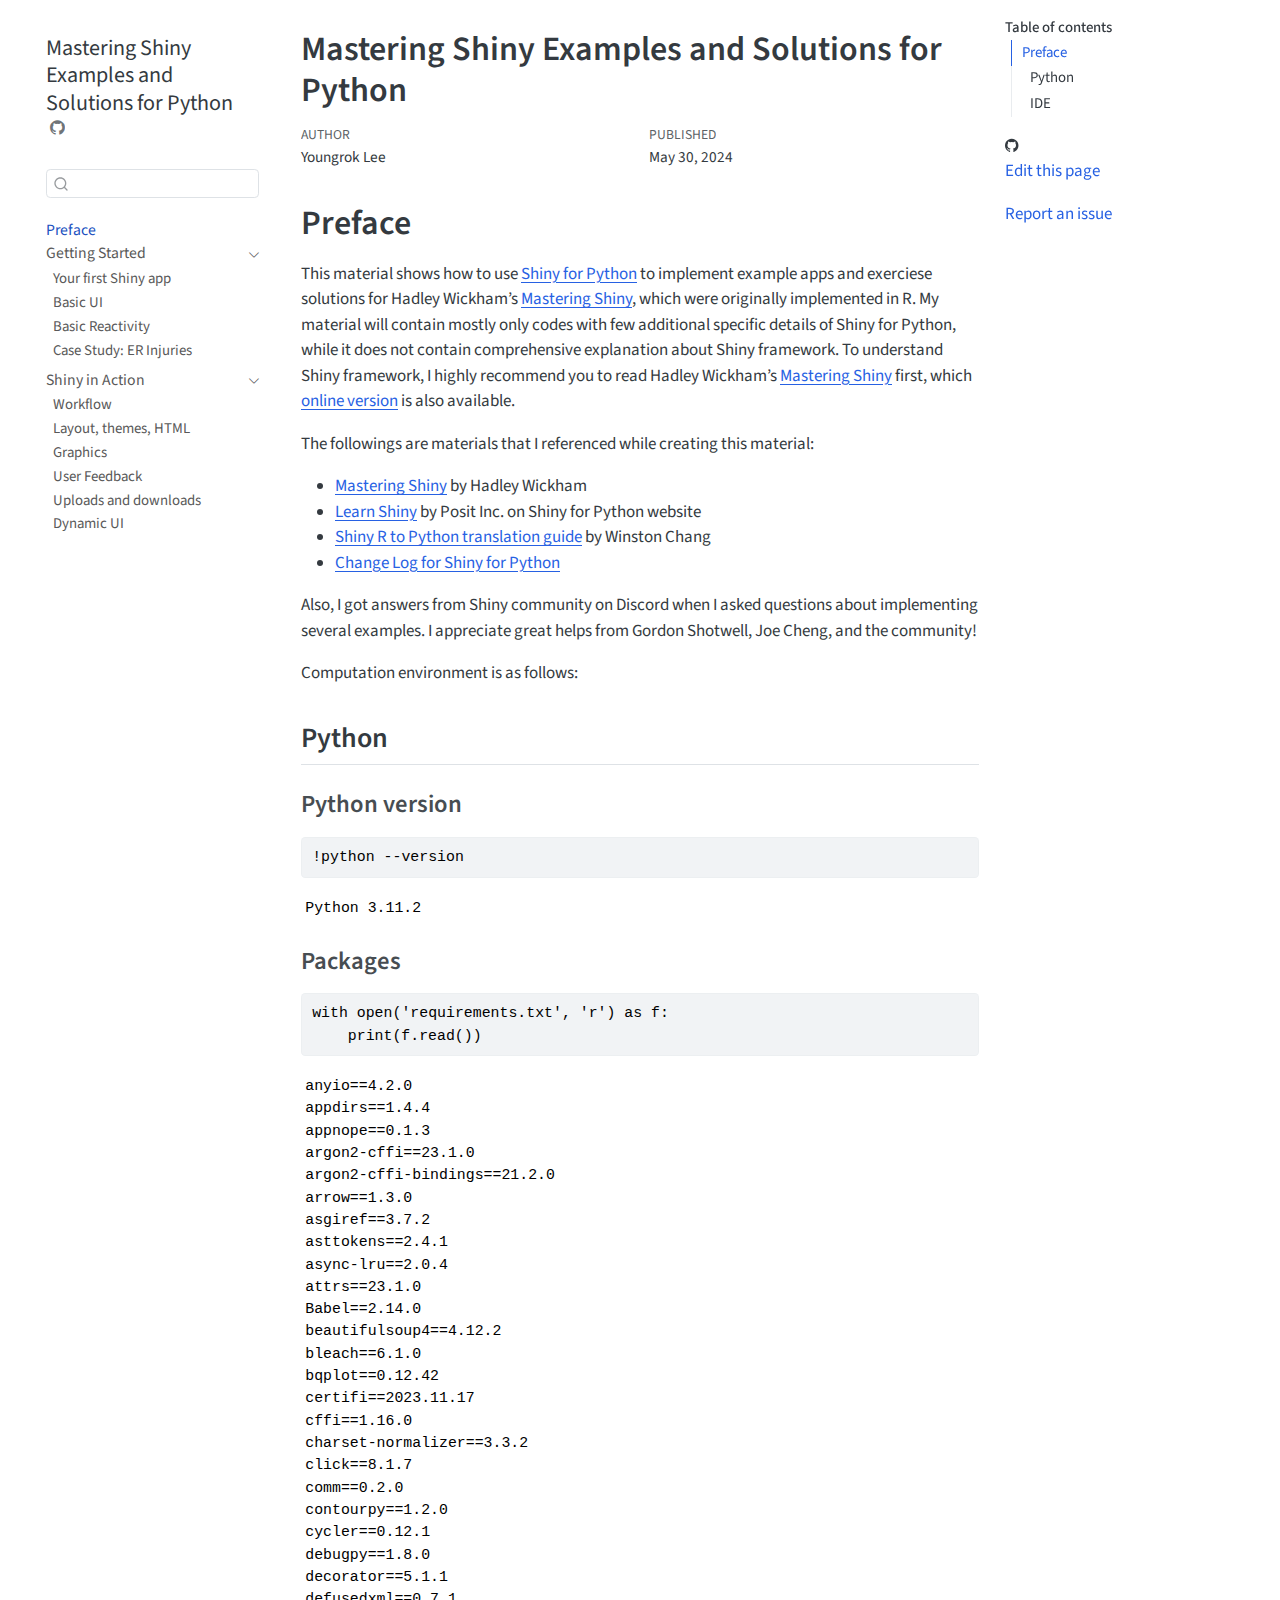
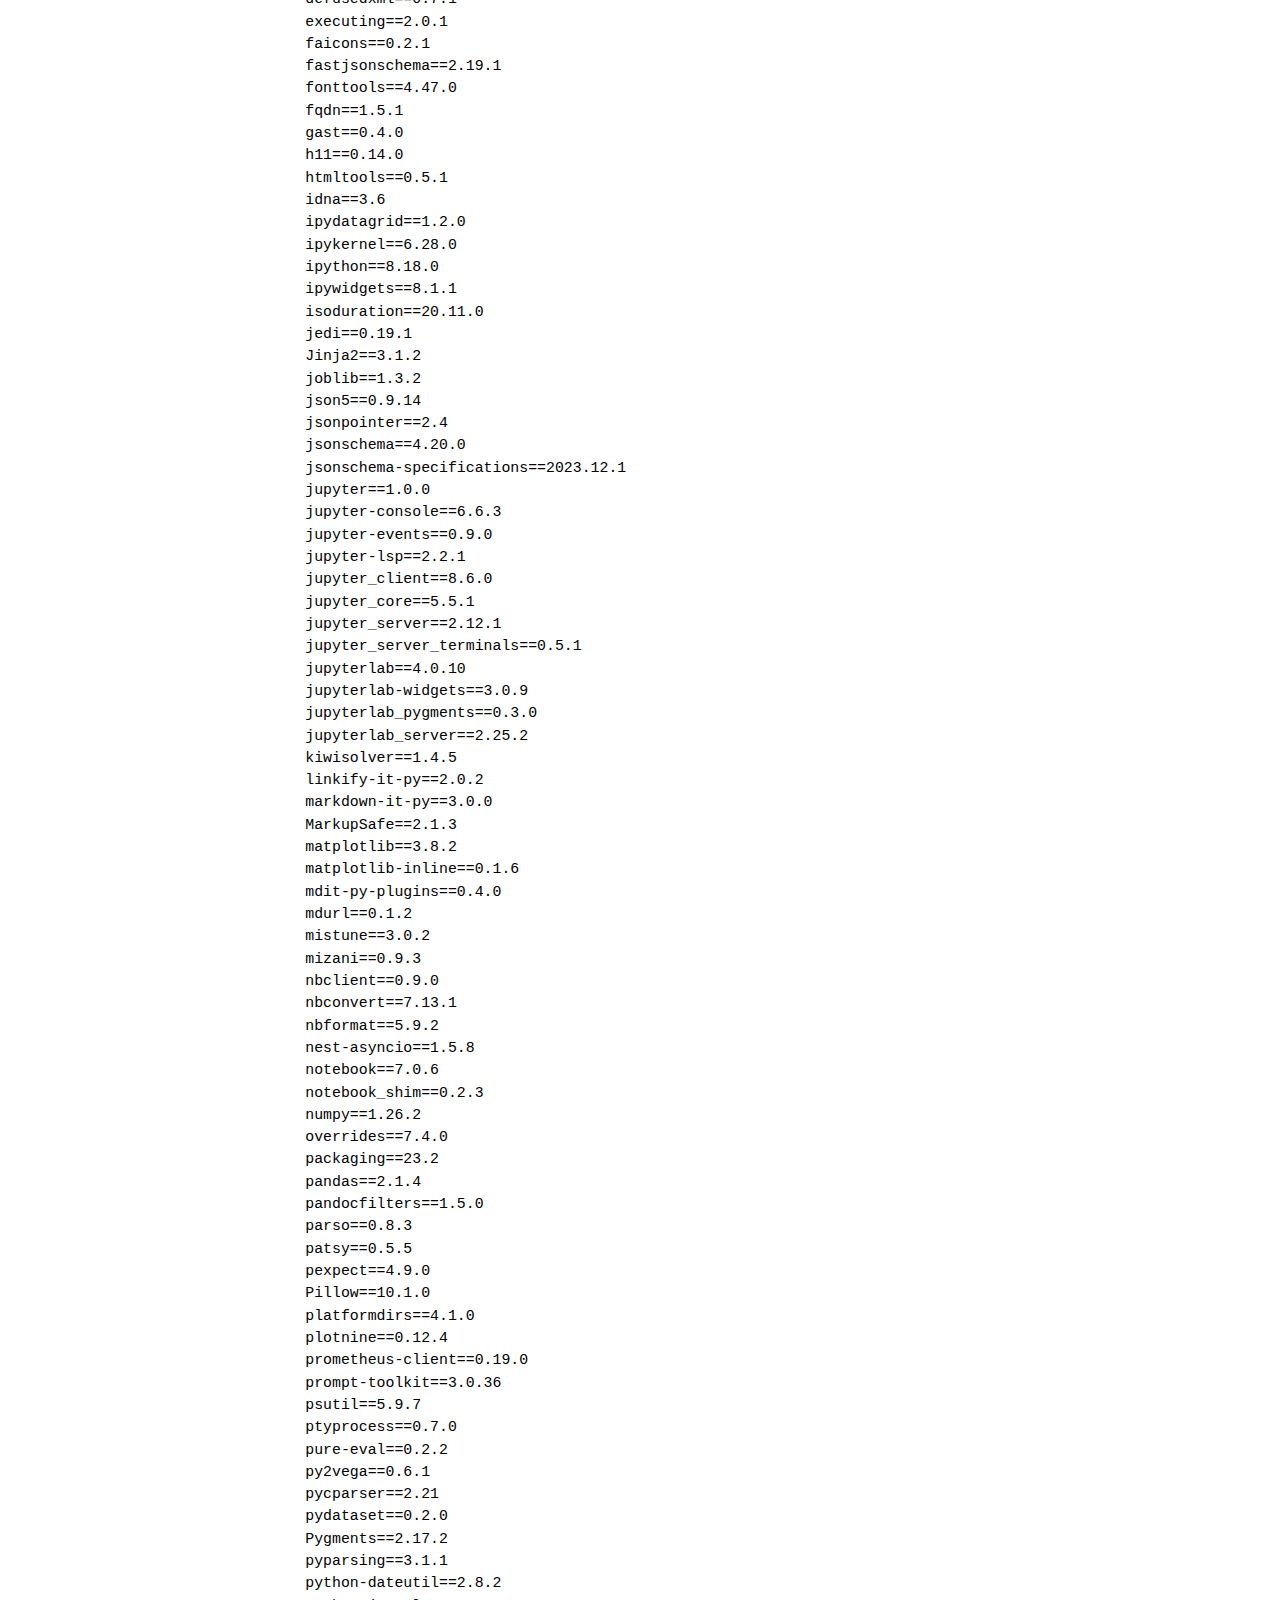
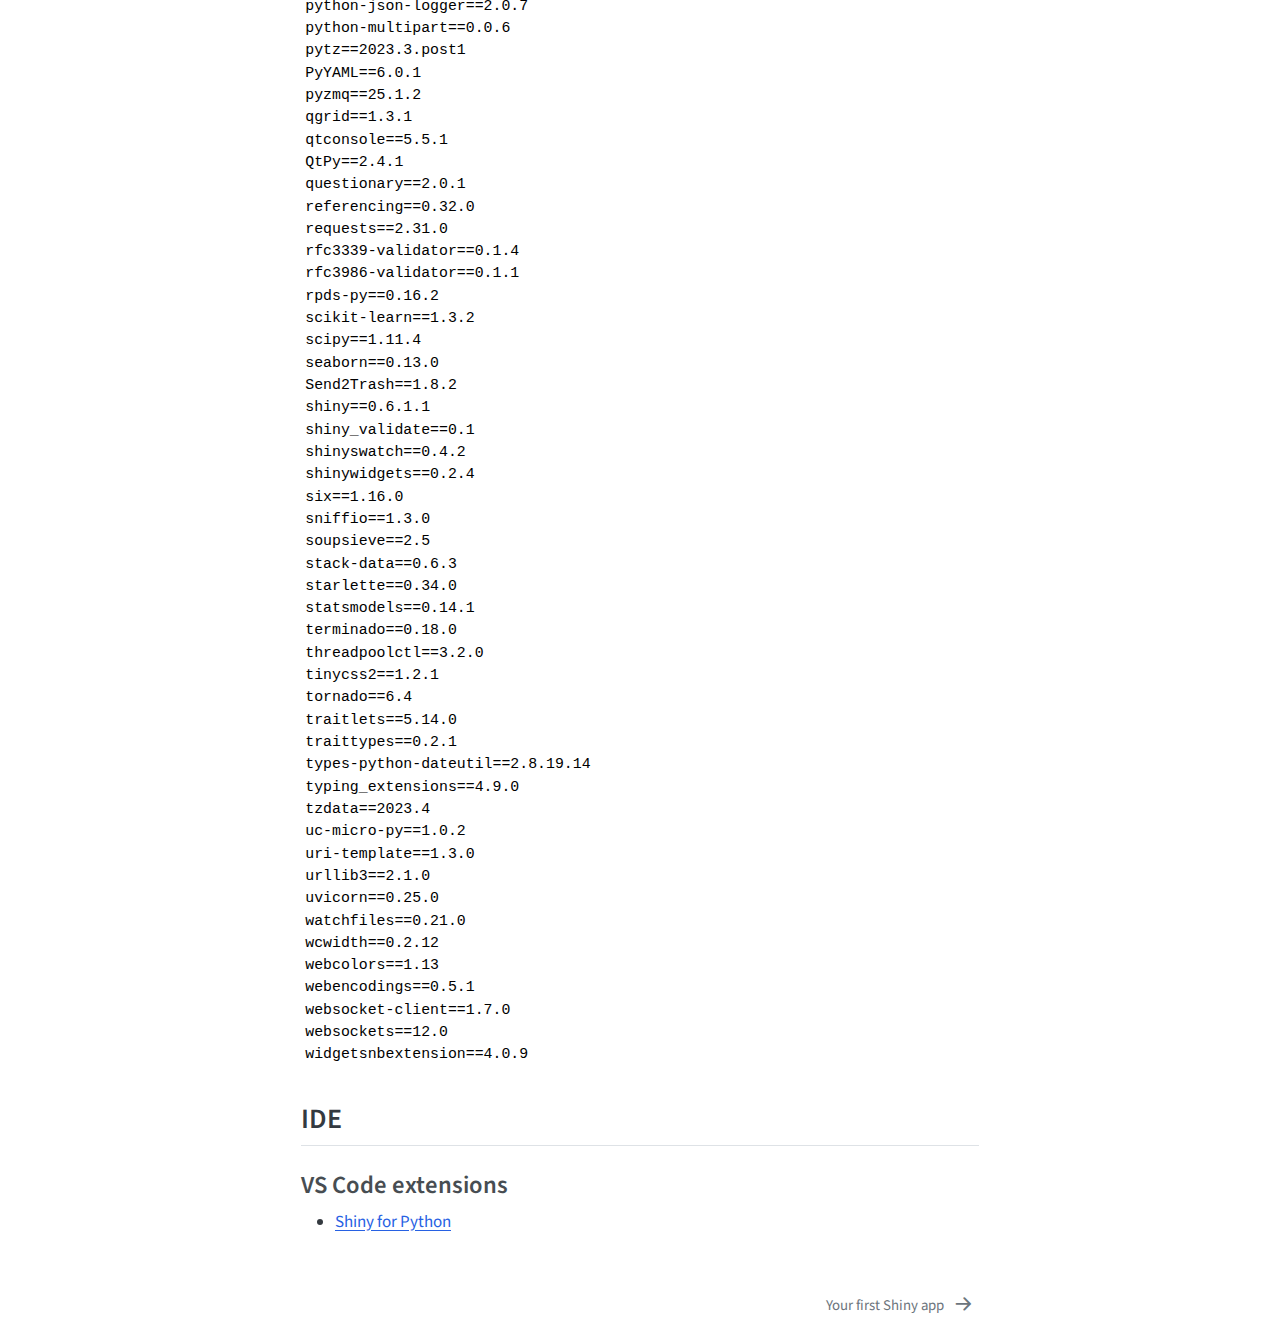
==== commit 284364f1: "Built site for gh-pages" ====
--- a/index.html
+++ b/index.html
@@ -7,7 +7,7 @@
 <meta name="viewport" content="width=device-width, initial-scale=1.0, user-scalable=yes">
 
 <meta name="author" content="Youngrok Lee">
-<meta name="dcterms.date" content="2024-05-14">
+<meta name="dcterms.date" content="2024-05-30">
 
 <title>Mastering Shiny Examples and Solutions for Python</title>
 <style>
@@ -262,7 +262,7 @@
     <div>
     <div class="quarto-title-meta-heading">Published</div>
     <div class="quarto-title-meta-contents">
-      <p class="date">May 14, 2024</p>
+      <p class="date">May 30, 2024</p>
     </div>
   </div>
   
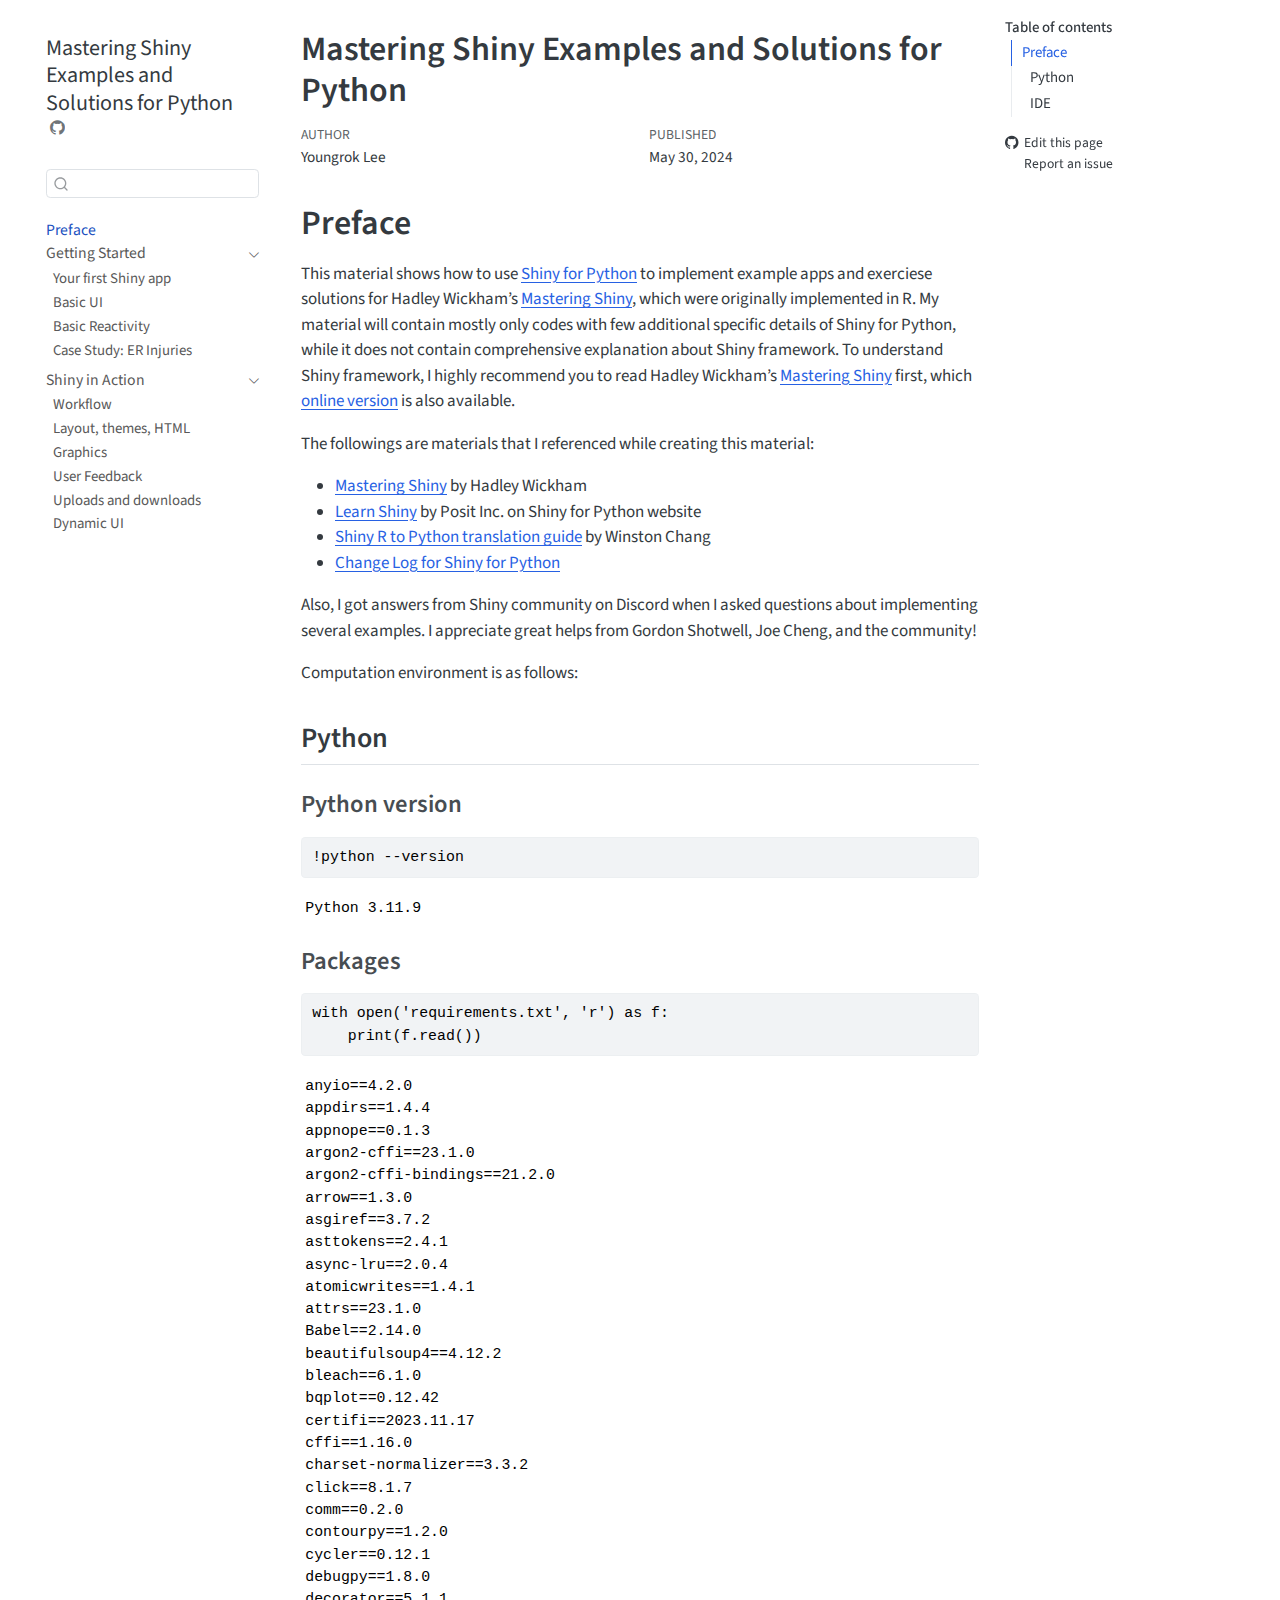
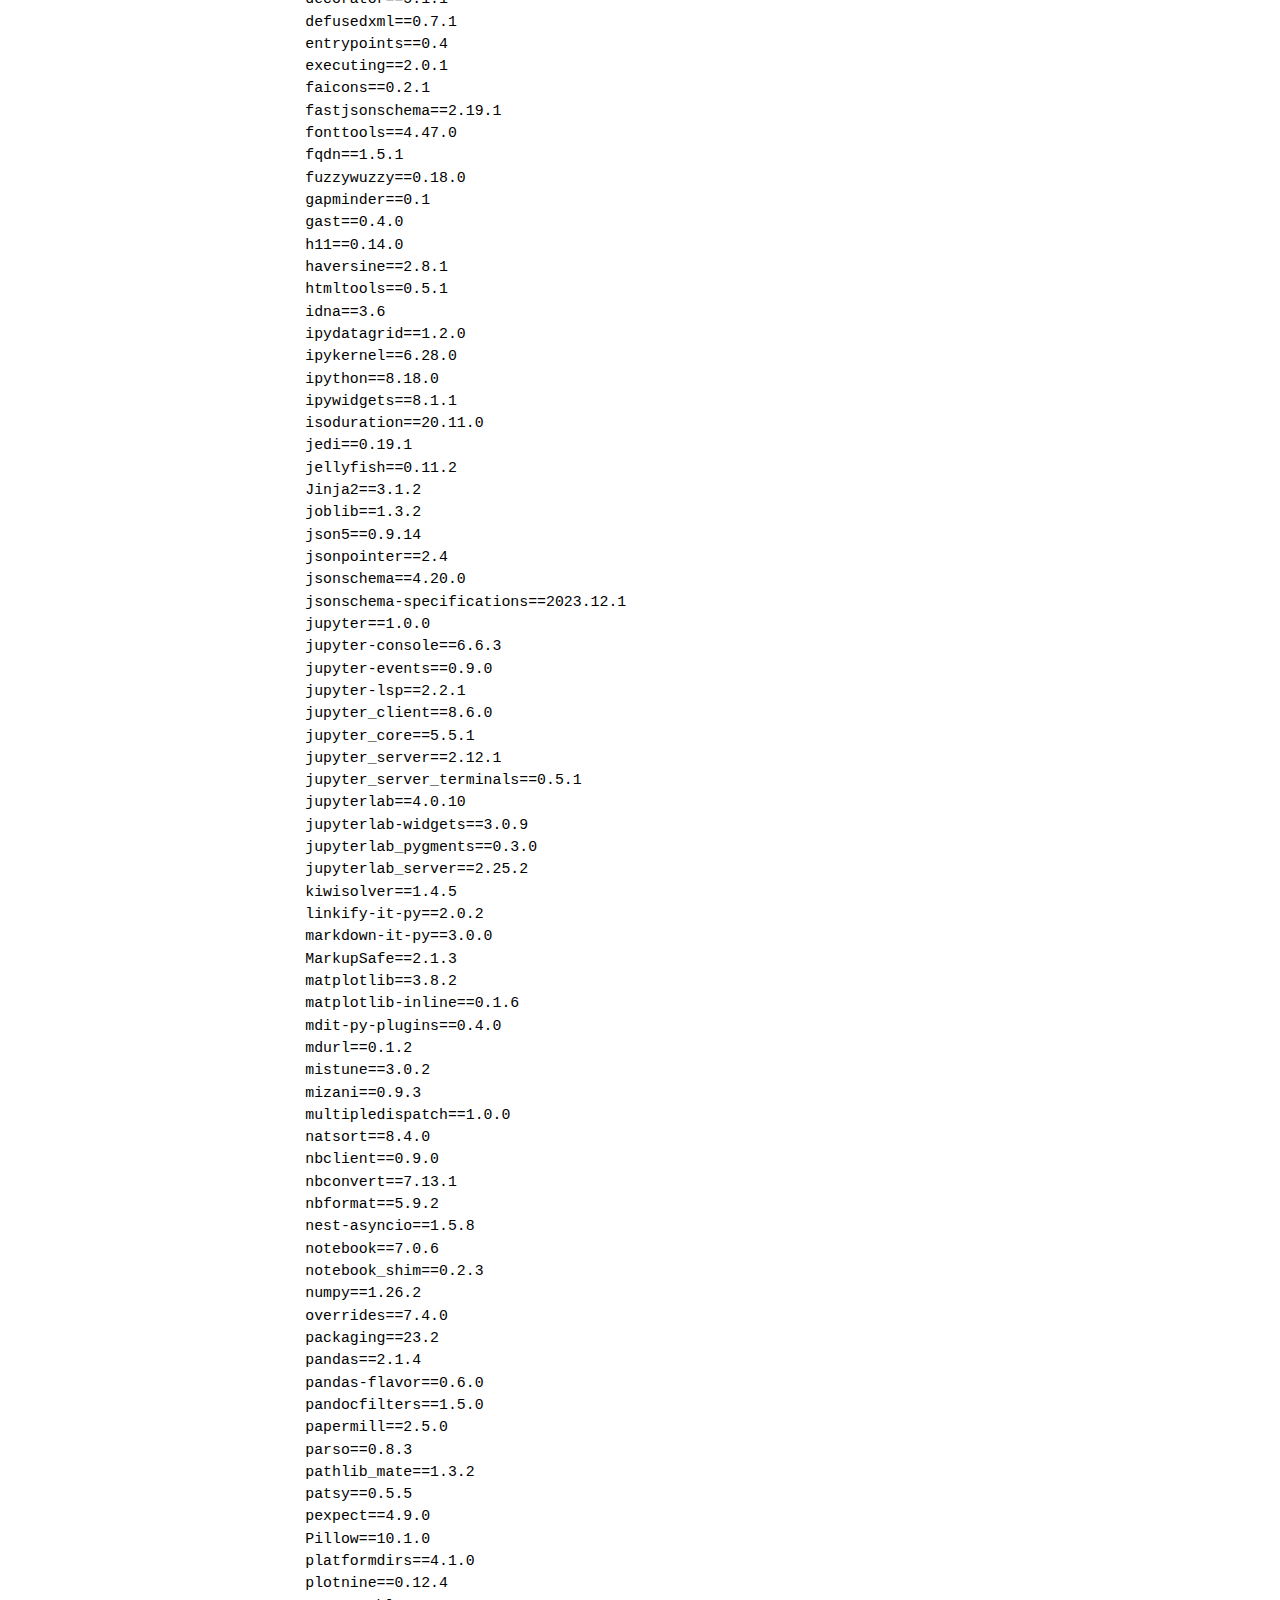
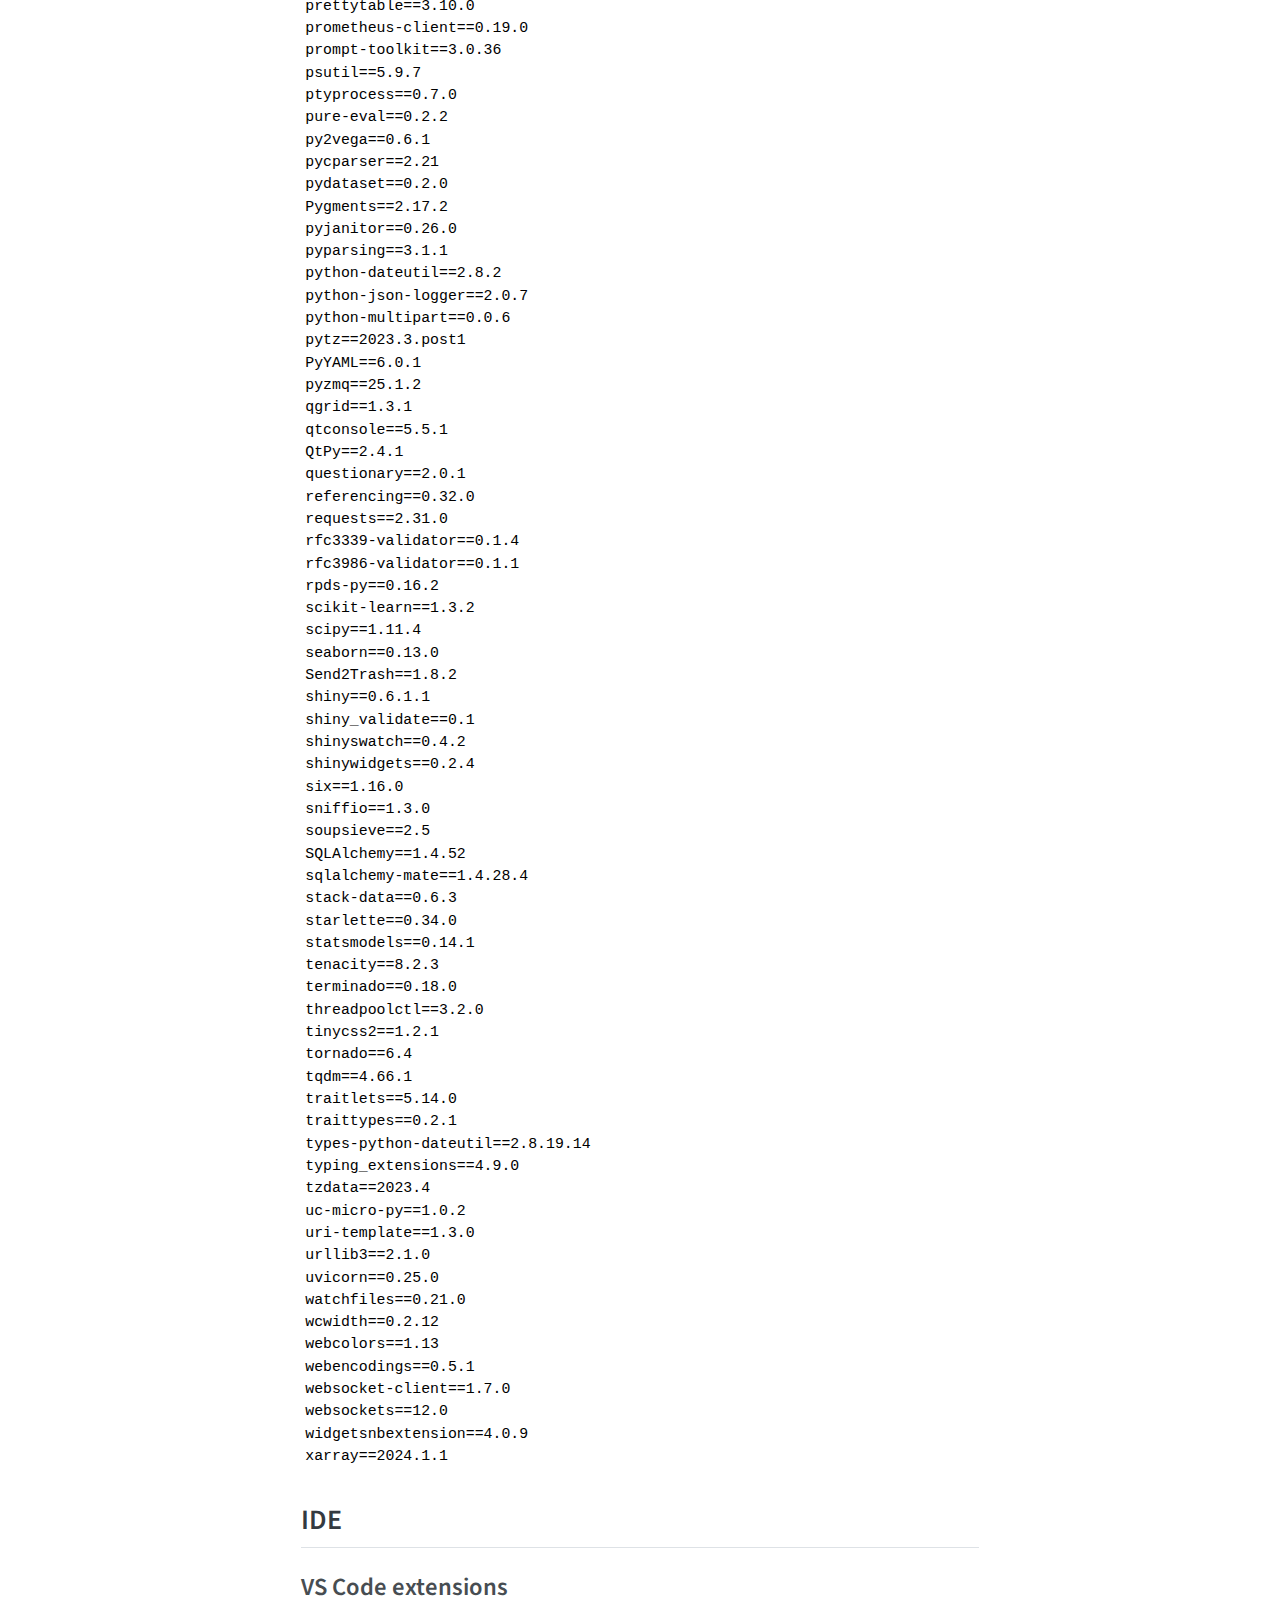
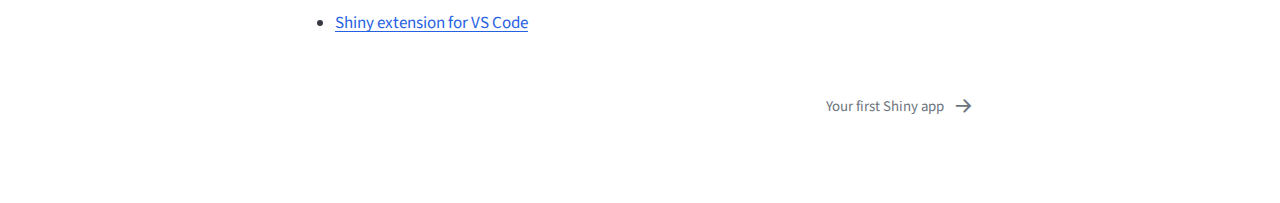
==== commit 39b3f011: "Built site for gh-pages" ====
--- a/index.html
+++ b/index.html
@@ -2,7 +2,7 @@
 <html xmlns="http://www.w3.org/1999/xhtml" lang="en" xml:lang="en"><head>
 
 <meta charset="utf-8">
-<meta name="generator" content="quarto-1.3.450">
+<meta name="generator" content="quarto-1.4.554">
 
 <meta name="viewport" content="width=device-width, initial-scale=1.0, user-scalable=yes">
 
@@ -24,7 +24,7 @@
 }
 /* CSS for syntax highlighting */
 pre > code.sourceCode { white-space: pre; position: relative; }
-pre > code.sourceCode > span { display: inline-block; line-height: 1.25; }
+pre > code.sourceCode > span { line-height: 1.25; }
 pre > code.sourceCode > span:empty { height: 1.2em; }
 .sourceCode { overflow: visible; }
 code.sourceCode > span { color: inherit; text-decoration: inherit; }
@@ -82,7 +82,13 @@
   "collapse-after": 3,
   "panel-placement": "start",
   "type": "textbox",
-  "limit": 20,
+  "limit": 50,
+  "keyboard-shortcut": [
+    "f",
+    "/",
+    "s"
+  ],
+  "show-item-context": false,
   "language": {
     "search-no-results-text": "No results",
     "search-matching-documents-text": "matching documents",
@@ -91,6 +97,7 @@
     "search-more-match-text": "more match in this document",
     "search-more-matches-text": "more matches in this document",
     "search-clear-button-title": "Clear",
+    "search-text-placeholder": "",
     "search-detached-cancel-button-title": "Cancel",
     "search-submit-button-title": "Submit",
     "search-label": "Search"
@@ -106,12 +113,12 @@
   <header id="quarto-header" class="headroom fixed-top">
   <nav class="quarto-secondary-nav">
     <div class="container-fluid d-flex">
-      <button type="button" class="quarto-btn-toggle btn" data-bs-toggle="collapse" data-bs-target="#quarto-sidebar,#quarto-sidebar-glass" aria-controls="quarto-sidebar" aria-expanded="false" aria-label="Toggle sidebar navigation" onclick="if (window.quartoToggleHeadroom) { window.quartoToggleHeadroom(); }">
+      <button type="button" class="quarto-btn-toggle btn" data-bs-toggle="collapse" data-bs-target=".quarto-sidebar-collapse-item" aria-controls="quarto-sidebar" aria-expanded="false" aria-label="Toggle sidebar navigation" onclick="if (window.quartoToggleHeadroom) { window.quartoToggleHeadroom(); }">
         <i class="bi bi-layout-text-sidebar-reverse"></i>
       </button>
-      <nav class="quarto-page-breadcrumbs" aria-label="breadcrumb"><ol class="breadcrumb"><li class="breadcrumb-item"><a href="./index.html">Preface</a></li></ol></nav>
-      <a class="flex-grow-1" role="button" data-bs-toggle="collapse" data-bs-target="#quarto-sidebar,#quarto-sidebar-glass" aria-controls="quarto-sidebar" aria-expanded="false" aria-label="Toggle sidebar navigation" onclick="if (window.quartoToggleHeadroom) { window.quartoToggleHeadroom(); }">      
-      </a>
+        <nav class="quarto-page-breadcrumbs" aria-label="breadcrumb"><ol class="breadcrumb"><li class="breadcrumb-item"><a href="./index.html">Preface</a></li></ol></nav>
+        <a class="flex-grow-1" role="button" data-bs-toggle="collapse" data-bs-target=".quarto-sidebar-collapse-item" aria-controls="quarto-sidebar" aria-expanded="false" aria-label="Toggle sidebar navigation" onclick="if (window.quartoToggleHeadroom) { window.quartoToggleHeadroom(); }">      
+        </a>
       <button type="button" class="btn quarto-search-button" aria-label="" onclick="window.quartoOpenSearch();">
         <i class="bi bi-search"></i>
       </button>
@@ -121,12 +128,12 @@
 <!-- content -->
 <div id="quarto-content" class="quarto-container page-columns page-rows-contents page-layout-article">
 <!-- sidebar -->
-  <nav id="quarto-sidebar" class="sidebar collapse collapse-horizontal sidebar-navigation floating overflow-auto">
+  <nav id="quarto-sidebar" class="sidebar collapse collapse-horizontal quarto-sidebar-collapse-item sidebar-navigation floating overflow-auto">
     <div class="pt-lg-2 mt-2 text-left sidebar-header">
     <div class="sidebar-title mb-0 py-0">
       <a href="./">Mastering Shiny Examples and Solutions for Python</a> 
         <div class="sidebar-tools-main">
-    <a href="https://github.com/youngroklee-ml/mastering-shiny-for-python" rel="" title="Source Code" class="quarto-navigation-tool px-1" aria-label="Source Code"><i class="bi bi-github"></i></a>
+    <a href="https://github.com/youngroklee-ml/mastering-shiny-for-python" title="Source Code" class="quarto-navigation-tool px-1" aria-label="Source Code"><i class="bi bi-github"></i></a>
 </div>
     </div>
       </div>
@@ -218,7 +225,7 @@
     </ul>
     </div>
 </nav>
-<div id="quarto-sidebar-glass" data-bs-toggle="collapse" data-bs-target="#quarto-sidebar,#quarto-sidebar-glass"></div>
+<div id="quarto-sidebar-glass" class="quarto-sidebar-collapse-item" data-bs-toggle="collapse" data-bs-target=".quarto-sidebar-collapse-item"></div>
 <!-- margin-sidebar -->
     <div id="quarto-margin-sidebar" class="sidebar margin-sidebar">
         <nav id="TOC" role="doc-toc" class="toc-active">
@@ -238,7 +245,7 @@
   </ul></li>
   </ul></li>
   </ul>
-<div class="toc-actions"><div><i class="bi bi-github"></i></div><div class="action-links"><p><a href="https://github.com/youngroklee-ml/mastering-shiny-for-python/edit/main/index.qmd" class="toc-action">Edit this page</a></p><p><a href="https://github.com/youngroklee-ml/mastering-shiny-for-python/issues/new" class="toc-action">Report an issue</a></p></div></div></nav>
+<div class="toc-actions"><ul><li><a href="https://github.com/youngroklee-ml/mastering-shiny-for-python/edit/main/index.qmd" class="toc-action"><i class="bi bi-github"></i>Edit this page</a></li><li><a href="https://github.com/youngroklee-ml/mastering-shiny-for-python/issues/new" class="toc-action"><i class="bi empty"></i>Report an issue</a></li></ul></div></nav>
     </div>
 <!-- main -->
 <main class="content" id="quarto-document-content">
@@ -270,7 +277,9 @@
   </div>
   
 
+
 </header>
+
 
 <section id="preface" class="level1 unnumbered">
 <h1 class="unnumbered">Preface</h1>
@@ -288,16 +297,16 @@
 <h2 class="anchored" data-anchor-id="python">Python</h2>
 <section id="python-version" class="level3">
 <h3 class="anchored" data-anchor-id="python-version">Python version</h3>
-<div class="cell" data-execution_count="1">
+<div id="b7544bba" class="cell" data-execution_count="1">
 <div class="sourceCode cell-code" id="cb1"><pre class="sourceCode python code-with-copy"><code class="sourceCode python"><span id="cb1-1"><a href="#cb1-1" aria-hidden="true" tabindex="-1"></a><span class="op">!</span>python <span class="op">--</span>version</span></code><button title="Copy to Clipboard" class="code-copy-button"><i class="bi"></i></button></pre></div>
 <div class="cell-output cell-output-stdout">
-<pre><code>Python 3.11.2</code></pre>
+<pre><code>Python 3.11.9</code></pre>
 </div>
 </div>
 </section>
 <section id="packages" class="level3">
 <h3 class="anchored" data-anchor-id="packages">Packages</h3>
-<div class="cell" data-execution_count="2">
+<div id="8d9cbdea" class="cell" data-execution_count="2">
 <div class="sourceCode cell-code" id="cb3"><pre class="sourceCode python code-with-copy"><code class="sourceCode python"><span id="cb3-1"><a href="#cb3-1" aria-hidden="true" tabindex="-1"></a><span class="cf">with</span> <span class="bu">open</span>(<span class="st">'requirements.txt'</span>, <span class="st">'r'</span>) <span class="im">as</span> f:</span>
 <span id="cb3-2"><a href="#cb3-2" aria-hidden="true" tabindex="-1"></a>    <span class="bu">print</span>(f.read())</span></code><button title="Copy to Clipboard" class="code-copy-button"><i class="bi"></i></button></pre></div>
 <div class="cell-output cell-output-stdout">
@@ -310,6 +319,7 @@
 asgiref==3.7.2
 asttokens==2.4.1
 async-lru==2.0.4
+atomicwrites==1.4.1
 attrs==23.1.0
 Babel==2.14.0
 beautifulsoup4==4.12.2
@@ -325,13 +335,17 @@
 debugpy==1.8.0
 decorator==5.1.1
 defusedxml==0.7.1
+entrypoints==0.4
 executing==2.0.1
 faicons==0.2.1
 fastjsonschema==2.19.1
 fonttools==4.47.0
 fqdn==1.5.1
+fuzzywuzzy==0.18.0
+gapminder==0.1
 gast==0.4.0
 h11==0.14.0
+haversine==2.8.1
 htmltools==0.5.1
 idna==3.6
 ipydatagrid==1.2.0
@@ -340,6 +354,7 @@
 ipywidgets==8.1.1
 isoduration==20.11.0
 jedi==0.19.1
+jellyfish==0.11.2
 Jinja2==3.1.2
 joblib==1.3.2
 json5==0.9.14
@@ -368,6 +383,8 @@
 mdurl==0.1.2
 mistune==3.0.2
 mizani==0.9.3
+multipledispatch==1.0.0
+natsort==8.4.0
 nbclient==0.9.0
 nbconvert==7.13.1
 nbformat==5.9.2
@@ -378,13 +395,17 @@
 overrides==7.4.0
 packaging==23.2
 pandas==2.1.4
+pandas-flavor==0.6.0
 pandocfilters==1.5.0
+papermill==2.5.0
 parso==0.8.3
+pathlib_mate==1.3.2
 patsy==0.5.5
 pexpect==4.9.0
 Pillow==10.1.0
 platformdirs==4.1.0
 plotnine==0.12.4
+prettytable==3.10.0
 prometheus-client==0.19.0
 prompt-toolkit==3.0.36
 psutil==5.9.7
@@ -394,6 +415,7 @@
 pycparser==2.21
 pydataset==0.2.0
 Pygments==2.17.2
+pyjanitor==0.26.0
 pyparsing==3.1.1
 python-dateutil==2.8.2
 python-json-logger==2.0.7
@@ -421,13 +443,17 @@
 six==1.16.0
 sniffio==1.3.0
 soupsieve==2.5
+SQLAlchemy==1.4.52
+sqlalchemy-mate==1.4.28.4
 stack-data==0.6.3
 starlette==0.34.0
 statsmodels==0.14.1
+tenacity==8.2.3
 terminado==0.18.0
 threadpoolctl==3.2.0
 tinycss2==1.2.1
 tornado==6.4
+tqdm==4.66.1
 traitlets==5.14.0
 traittypes==0.2.1
 types-python-dateutil==2.8.19.14
@@ -444,6 +470,7 @@
 websocket-client==1.7.0
 websockets==12.0
 widgetsnbextension==4.0.9
+xarray==2024.1.1
 </code></pre>
 </div>
 </div>
@@ -454,7 +481,7 @@
 <section id="vs-code-extensions" class="level3">
 <h3 class="anchored" data-anchor-id="vs-code-extensions">VS Code extensions</h3>
 <ul>
-<li><a href="https://marketplace.visualstudio.com/items?itemName=posit.shiny-python">Shiny for Python</a></li>
+<li><a href="https://marketplace.visualstudio.com/items?itemName=posit.shiny">Shiny extension for VS Code</a></li>
 </ul>
 
 
@@ -542,10 +569,27 @@
     // clear code selection
     e.clearSelection();
   });
-  function tippyHover(el, contentFn) {
+    var localhostRegex = new RegExp(/^(?:http|https):\/\/localhost\:?[0-9]*\//);
+    var mailtoRegex = new RegExp(/^mailto:/);
+      var filterRegex = new RegExp('/' + window.location.host + '/');
+    var isInternal = (href) => {
+        return filterRegex.test(href) || localhostRegex.test(href) || mailtoRegex.test(href);
+    }
+    // Inspect non-navigation links and adorn them if external
+ 	var links = window.document.querySelectorAll('a[href]:not(.nav-link):not(.navbar-brand):not(.toc-action):not(.sidebar-link):not(.sidebar-item-toggle):not(.pagination-link):not(.no-external):not([aria-hidden]):not(.dropdown-item):not(.quarto-navigation-tool)');
+    for (var i=0; i<links.length; i++) {
+      const link = links[i];
+      if (!isInternal(link.href)) {
+        // undo the damage that might have been done by quarto-nav.js in the case of
+        // links that we want to consider external
+        if (link.dataset.originalHref !== undefined) {
+          link.href = link.dataset.originalHref;
+        }
+      }
+    }
+  function tippyHover(el, contentFn, onTriggerFn, onUntriggerFn) {
     const config = {
       allowHTML: true,
-      content: contentFn,
       maxWidth: 500,
       delay: 100,
       arrow: false,
@@ -555,8 +599,17 @@
       interactive: true,
       interactiveBorder: 10,
       theme: 'quarto',
-      placement: 'bottom-start'
+      placement: 'bottom-start',
     };
+    if (contentFn) {
+      config.content = contentFn;
+    }
+    if (onTriggerFn) {
+      config.onTrigger = onTriggerFn;
+    }
+    if (onUntriggerFn) {
+      config.onUntrigger = onUntriggerFn;
+    }
     window.tippy(el, config); 
   }
   const noterefs = window.document.querySelectorAll('a[role="doc-noteref"]');
@@ -568,7 +621,130 @@
       try { href = new URL(href).hash; } catch {}
       const id = href.replace(/^#\/?/, "");
       const note = window.document.getElementById(id);
-      return note.innerHTML;
+      if (note) {
+        return note.innerHTML;
+      } else {
+        return "";
+      }
+    });
+  }
+  const xrefs = window.document.querySelectorAll('a.quarto-xref');
+  const processXRef = (id, note) => {
+    // Strip column container classes
+    const stripColumnClz = (el) => {
+      el.classList.remove("page-full", "page-columns");
+      if (el.children) {
+        for (const child of el.children) {
+          stripColumnClz(child);
+        }
+      }
+    }
+    stripColumnClz(note)
+    if (id === null || id.startsWith('sec-')) {
+      // Special case sections, only their first couple elements
+      const container = document.createElement("div");
+      if (note.children && note.children.length > 2) {
+        container.appendChild(note.children[0].cloneNode(true));
+        for (let i = 1; i < note.children.length; i++) {
+          const child = note.children[i];
+          if (child.tagName === "P" && child.innerText === "") {
+            continue;
+          } else {
+            container.appendChild(child.cloneNode(true));
+            break;
+          }
+        }
+        if (window.Quarto?.typesetMath) {
+          window.Quarto.typesetMath(container);
+        }
+        return container.innerHTML
+      } else {
+        if (window.Quarto?.typesetMath) {
+          window.Quarto.typesetMath(note);
+        }
+        return note.innerHTML;
+      }
+    } else {
+      // Remove any anchor links if they are present
+      const anchorLink = note.querySelector('a.anchorjs-link');
+      if (anchorLink) {
+        anchorLink.remove();
+      }
+      if (window.Quarto?.typesetMath) {
+        window.Quarto.typesetMath(note);
+      }
+      // TODO in 1.5, we should make sure this works without a callout special case
+      if (note.classList.contains("callout")) {
+        return note.outerHTML;
+      } else {
+        return note.innerHTML;
+      }
+    }
+  }
+  for (var i=0; i<xrefs.length; i++) {
+    const xref = xrefs[i];
+    tippyHover(xref, undefined, function(instance) {
+      instance.disable();
+      let url = xref.getAttribute('href');
+      let hash = undefined; 
+      if (url.startsWith('#')) {
+        hash = url;
+      } else {
+        try { hash = new URL(url).hash; } catch {}
+      }
+      if (hash) {
+        const id = hash.replace(/^#\/?/, "");
+        const note = window.document.getElementById(id);
+        if (note !== null) {
+          try {
+            const html = processXRef(id, note.cloneNode(true));
+            instance.setContent(html);
+          } finally {
+            instance.enable();
+            instance.show();
+          }
+        } else {
+          // See if we can fetch this
+          fetch(url.split('#')[0])
+          .then(res => res.text())
+          .then(html => {
+            const parser = new DOMParser();
+            const htmlDoc = parser.parseFromString(html, "text/html");
+            const note = htmlDoc.getElementById(id);
+            if (note !== null) {
+              const html = processXRef(id, note);
+              instance.setContent(html);
+            } 
+          }).finally(() => {
+            instance.enable();
+            instance.show();
+          });
+        }
+      } else {
+        // See if we can fetch a full url (with no hash to target)
+        // This is a special case and we should probably do some content thinning / targeting
+        fetch(url)
+        .then(res => res.text())
+        .then(html => {
+          const parser = new DOMParser();
+          const htmlDoc = parser.parseFromString(html, "text/html");
+          const note = htmlDoc.querySelector('main.content');
+          if (note !== null) {
+            // This should only happen for chapter cross references
+            // (since there is no id in the URL)
+            // remove the first header
+            if (note.children.length > 0 && note.children[0].tagName === "HEADER") {
+              note.children[0].remove();
+            }
+            const html = processXRef(null, note);
+            instance.setContent(html);
+          } 
+        }).finally(() => {
+          instance.enable();
+          instance.show();
+        });
+      }
+    }, function(instance) {
     });
   }
       let selectedAnnoteEl;
@@ -612,6 +788,7 @@
             }
             div.style.top = top - 2 + "px";
             div.style.height = height + 4 + "px";
+            div.style.left = 0;
             let gutterDiv = window.document.getElementById("code-annotation-line-highlight-gutter");
             if (gutterDiv === null) {
               gutterDiv = window.document.createElement("div");
@@ -637,6 +814,32 @@
         });
         selectedAnnoteEl = undefined;
       };
+        // Handle positioning of the toggle
+    window.addEventListener(
+      "resize",
+      throttle(() => {
+        elRect = undefined;
+        if (selectedAnnoteEl) {
+          selectCodeLines(selectedAnnoteEl);
+        }
+      }, 10)
+    );
+    function throttle(fn, ms) {
+    let throttle = false;
+    let timer;
+      return (...args) => {
+        if(!throttle) { // first call gets through
+            fn.apply(this, args);
+            throttle = true;
+        } else { // all the others get throttled
+            if(timer) clearTimeout(timer); // cancel #2
+            timer = setTimeout(() => {
+              fn.apply(this, args);
+              timer = throttle = false;
+            }, ms);
+        }
+      };
+    }
       // Attach click handler to the DT
       const annoteDls = window.document.querySelectorAll('dt[data-target-cell]');
       for (const annoteDlNode of annoteDls) {
@@ -700,7 +903,7 @@
   <div class="nav-page nav-page-previous">
   </div>
   <div class="nav-page nav-page-next">
-      <a href="./basic-app.html" class="pagination-link">
+      <a href="./basic-app.html" class="pagination-link" aria-label="Your first Shiny app">
         <span class="nav-page-text"><span class="chapter-title">Your first Shiny app</span></span> <i class="bi bi-arrow-right-short"></i>
       </a>
   </div>
@@ -709,4 +912,5 @@
 
 
 
-</body></html>+
+<footer class="footer"><div class="nav-footer"><div class="nav-footer-center"><div class="toc-actions d-sm-block d-md-none"><ul><li><a href="https://github.com/youngroklee-ml/mastering-shiny-for-python/edit/main/index.qmd" class="toc-action"><i class="bi bi-github"></i>Edit this page</a></li><li><a href="https://github.com/youngroklee-ml/mastering-shiny-for-python/issues/new" class="toc-action"><i class="bi empty"></i>Report an issue</a></li></ul></div></div></div></footer></body></html>